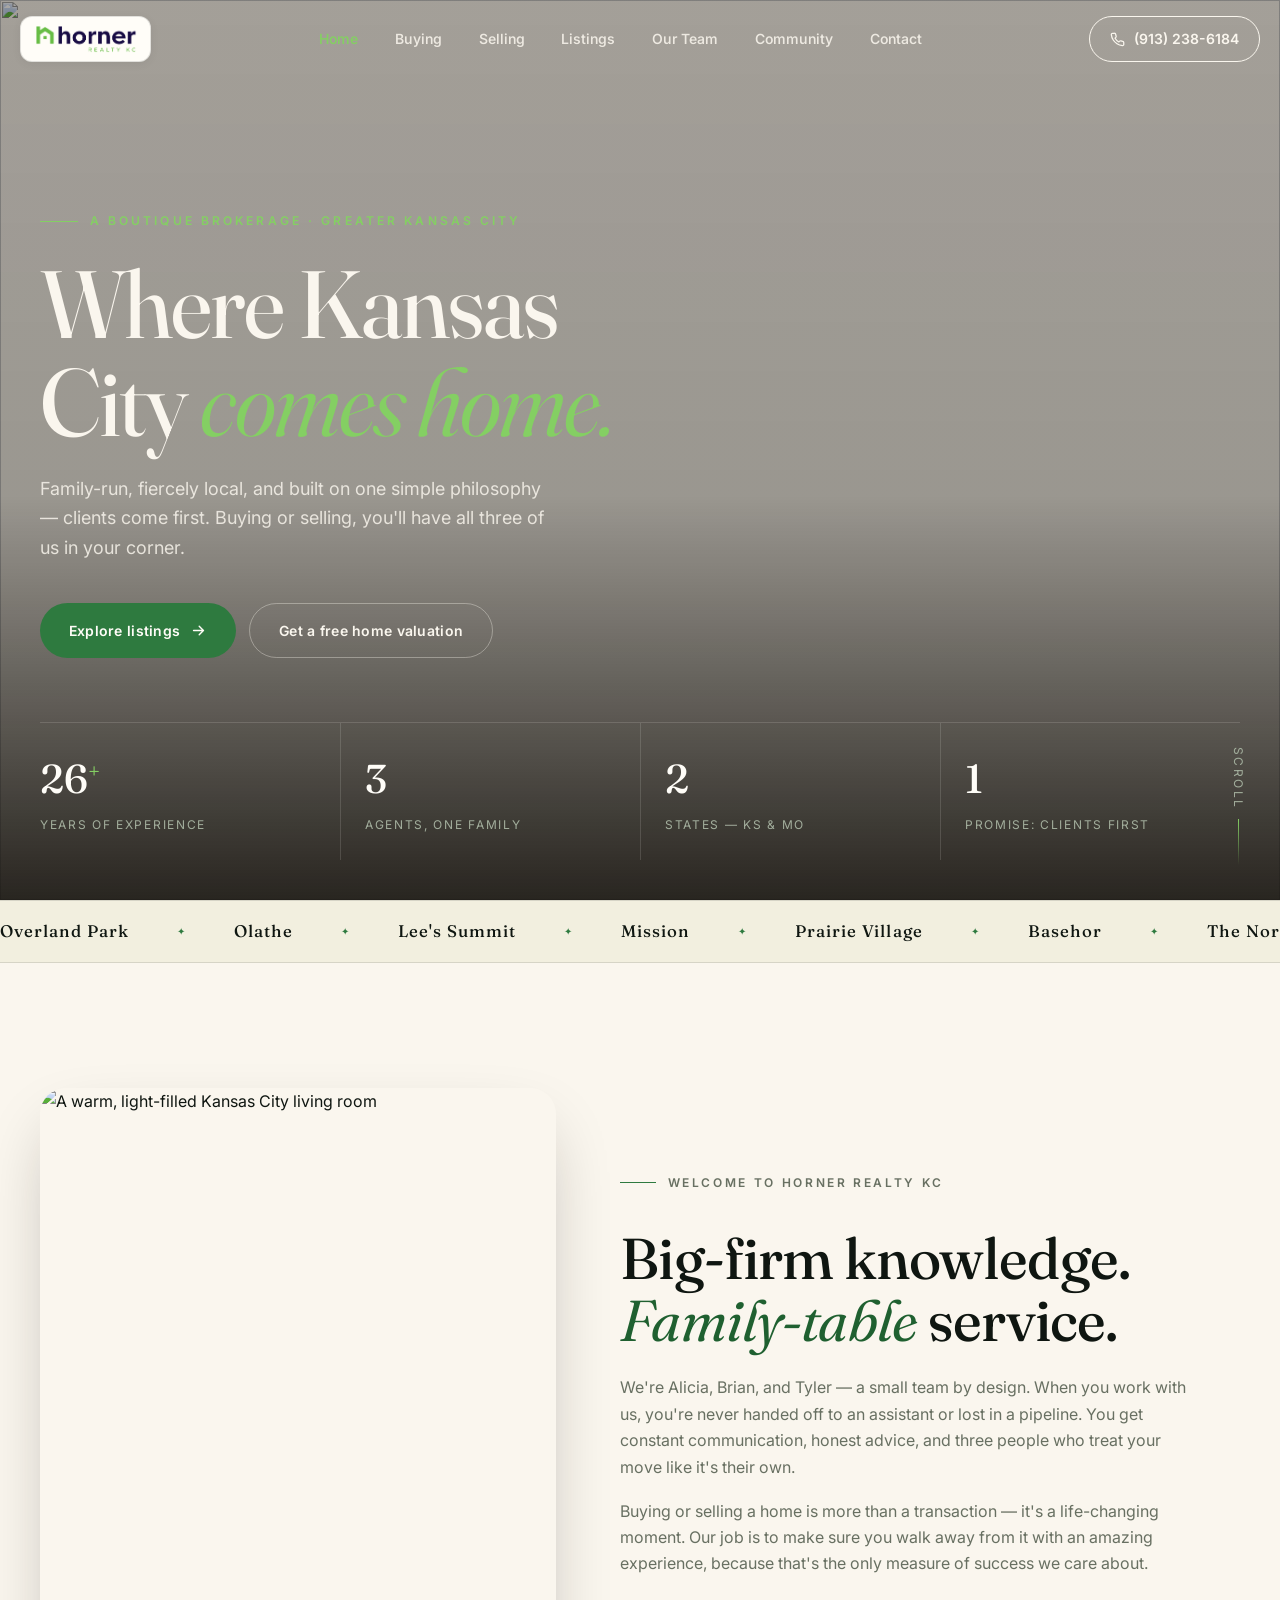
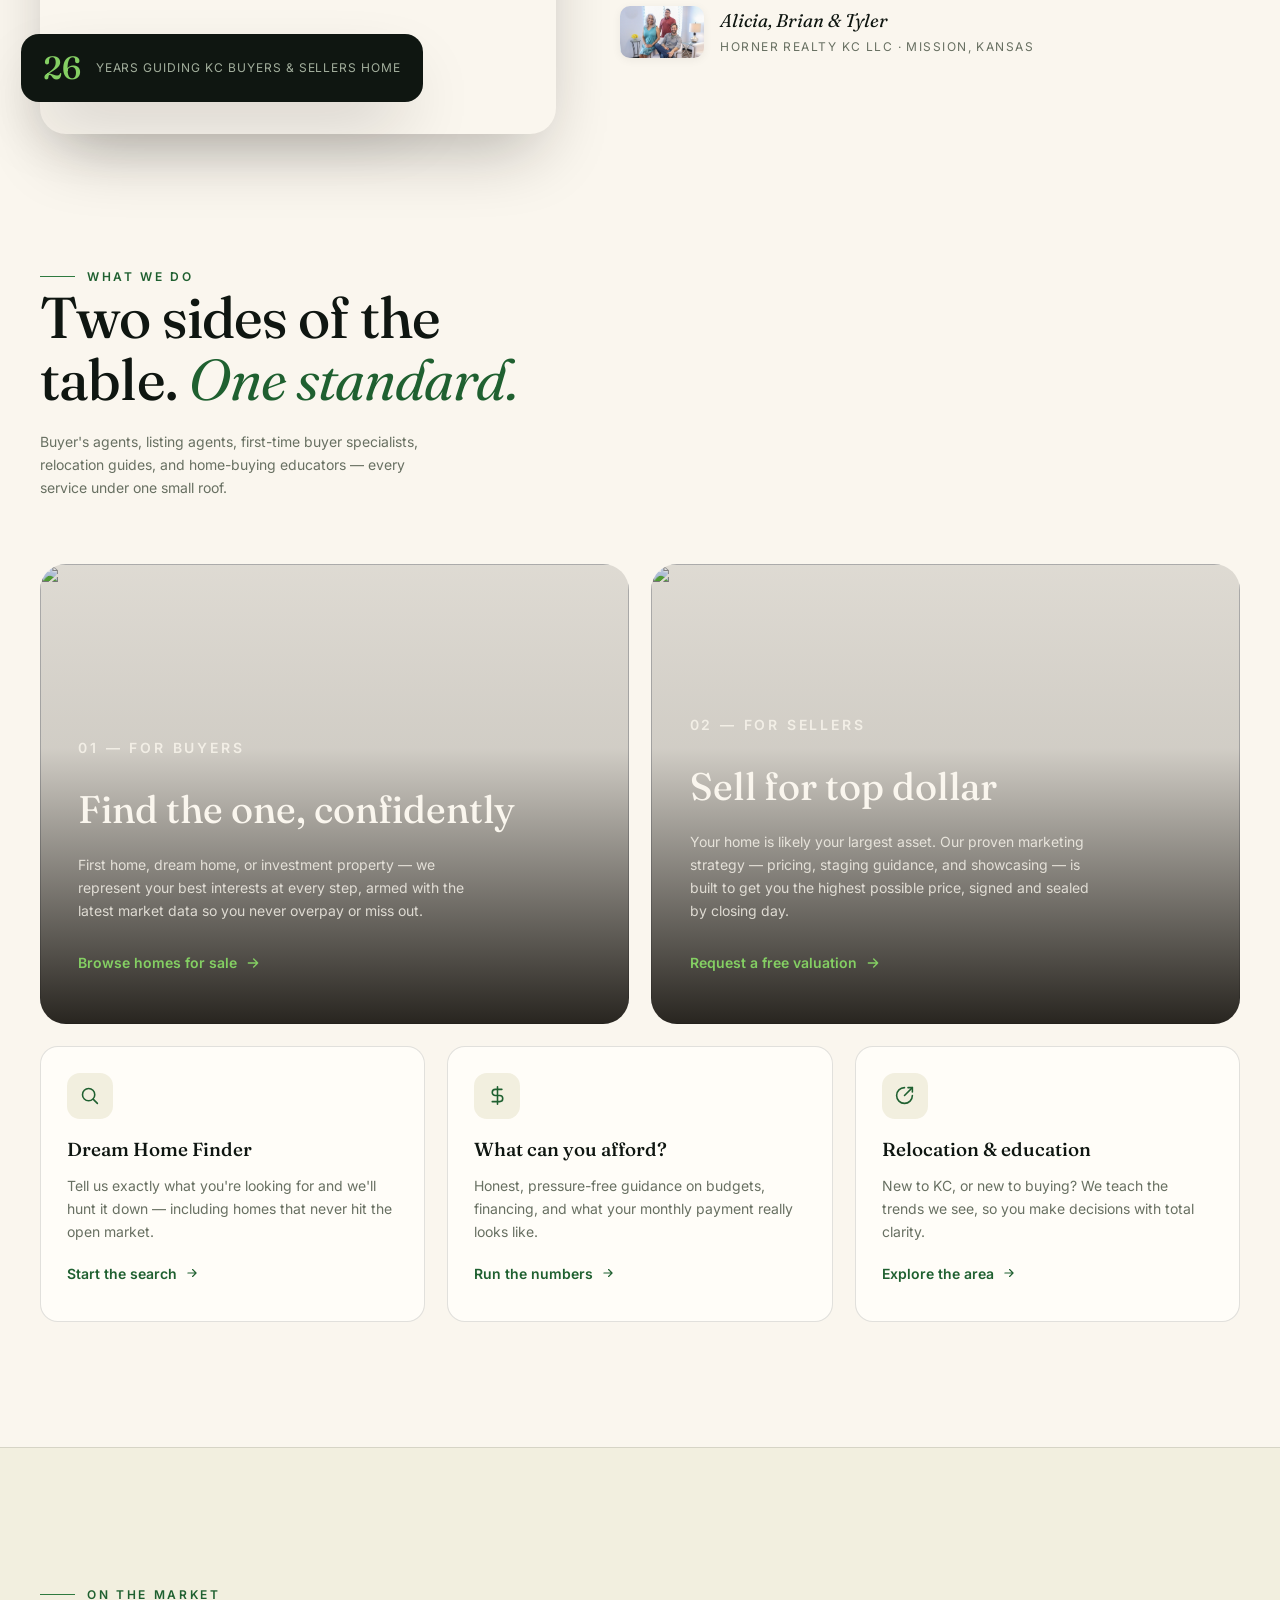
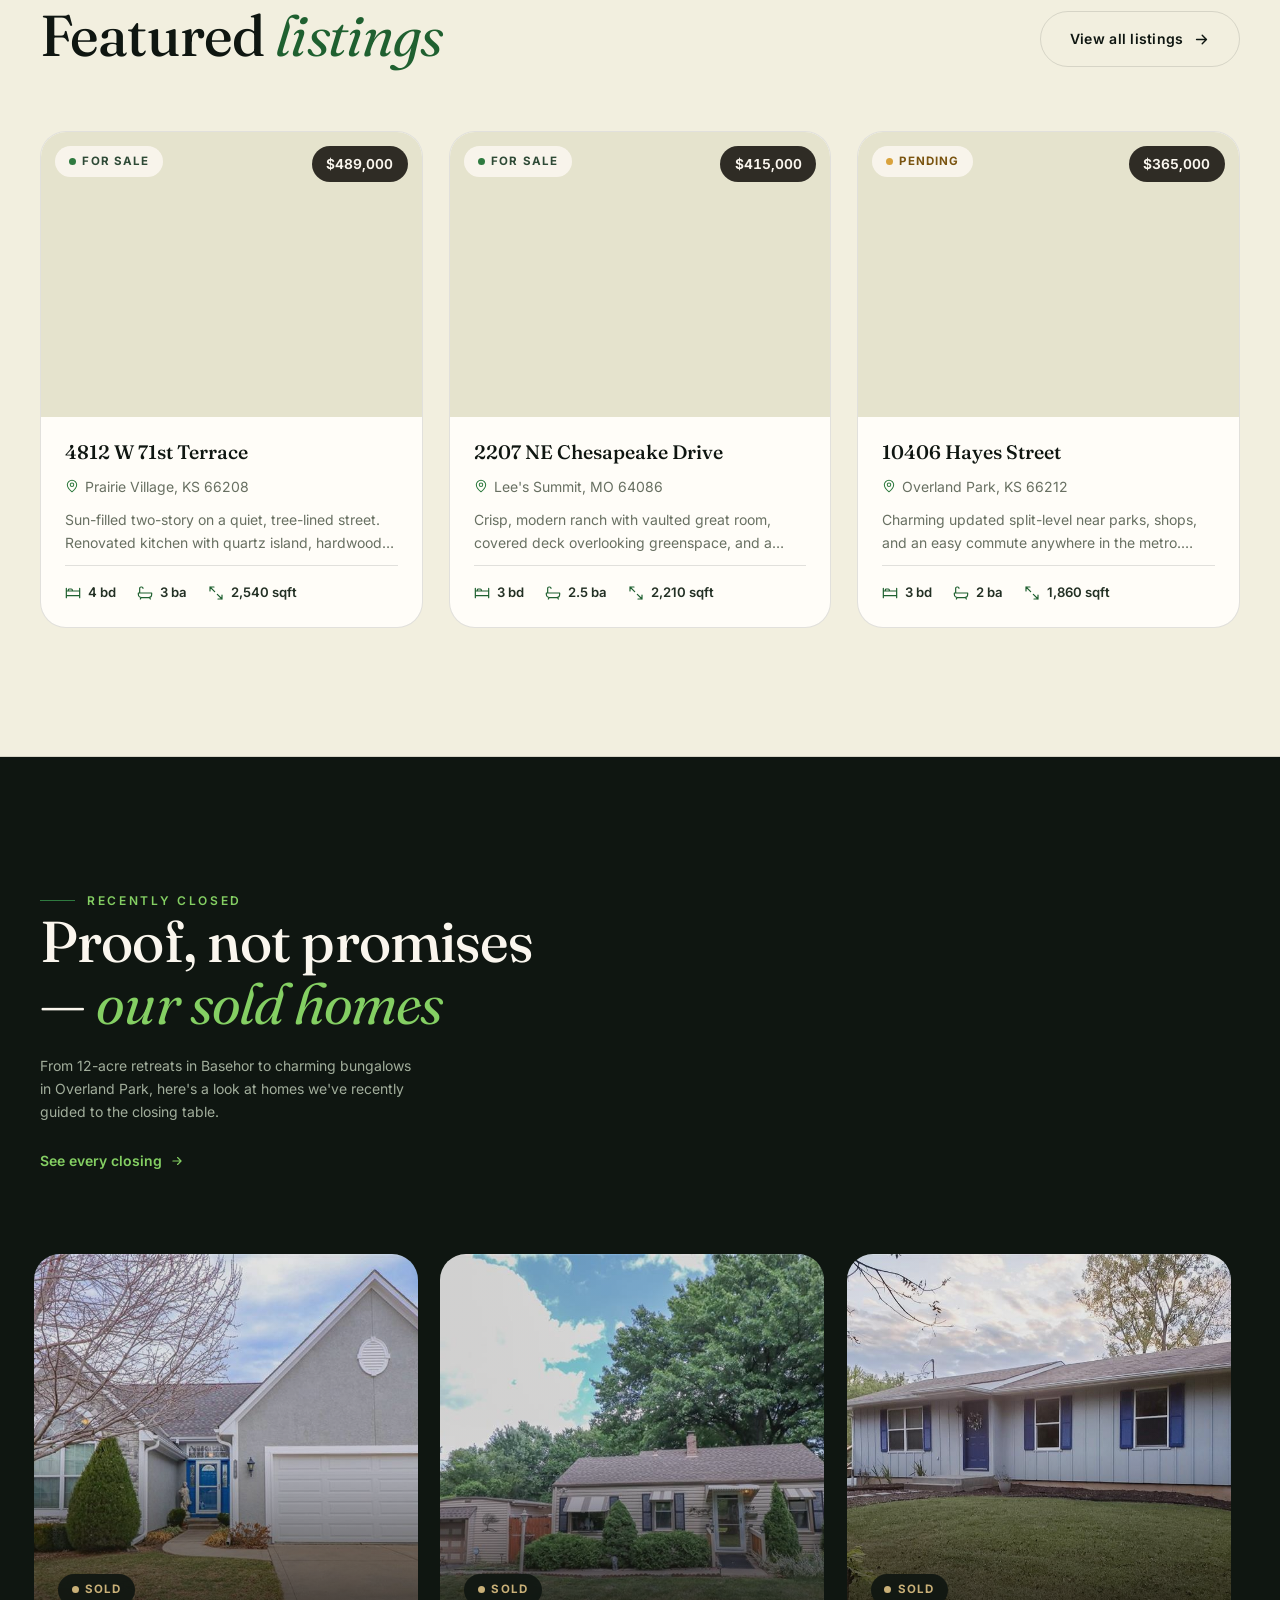
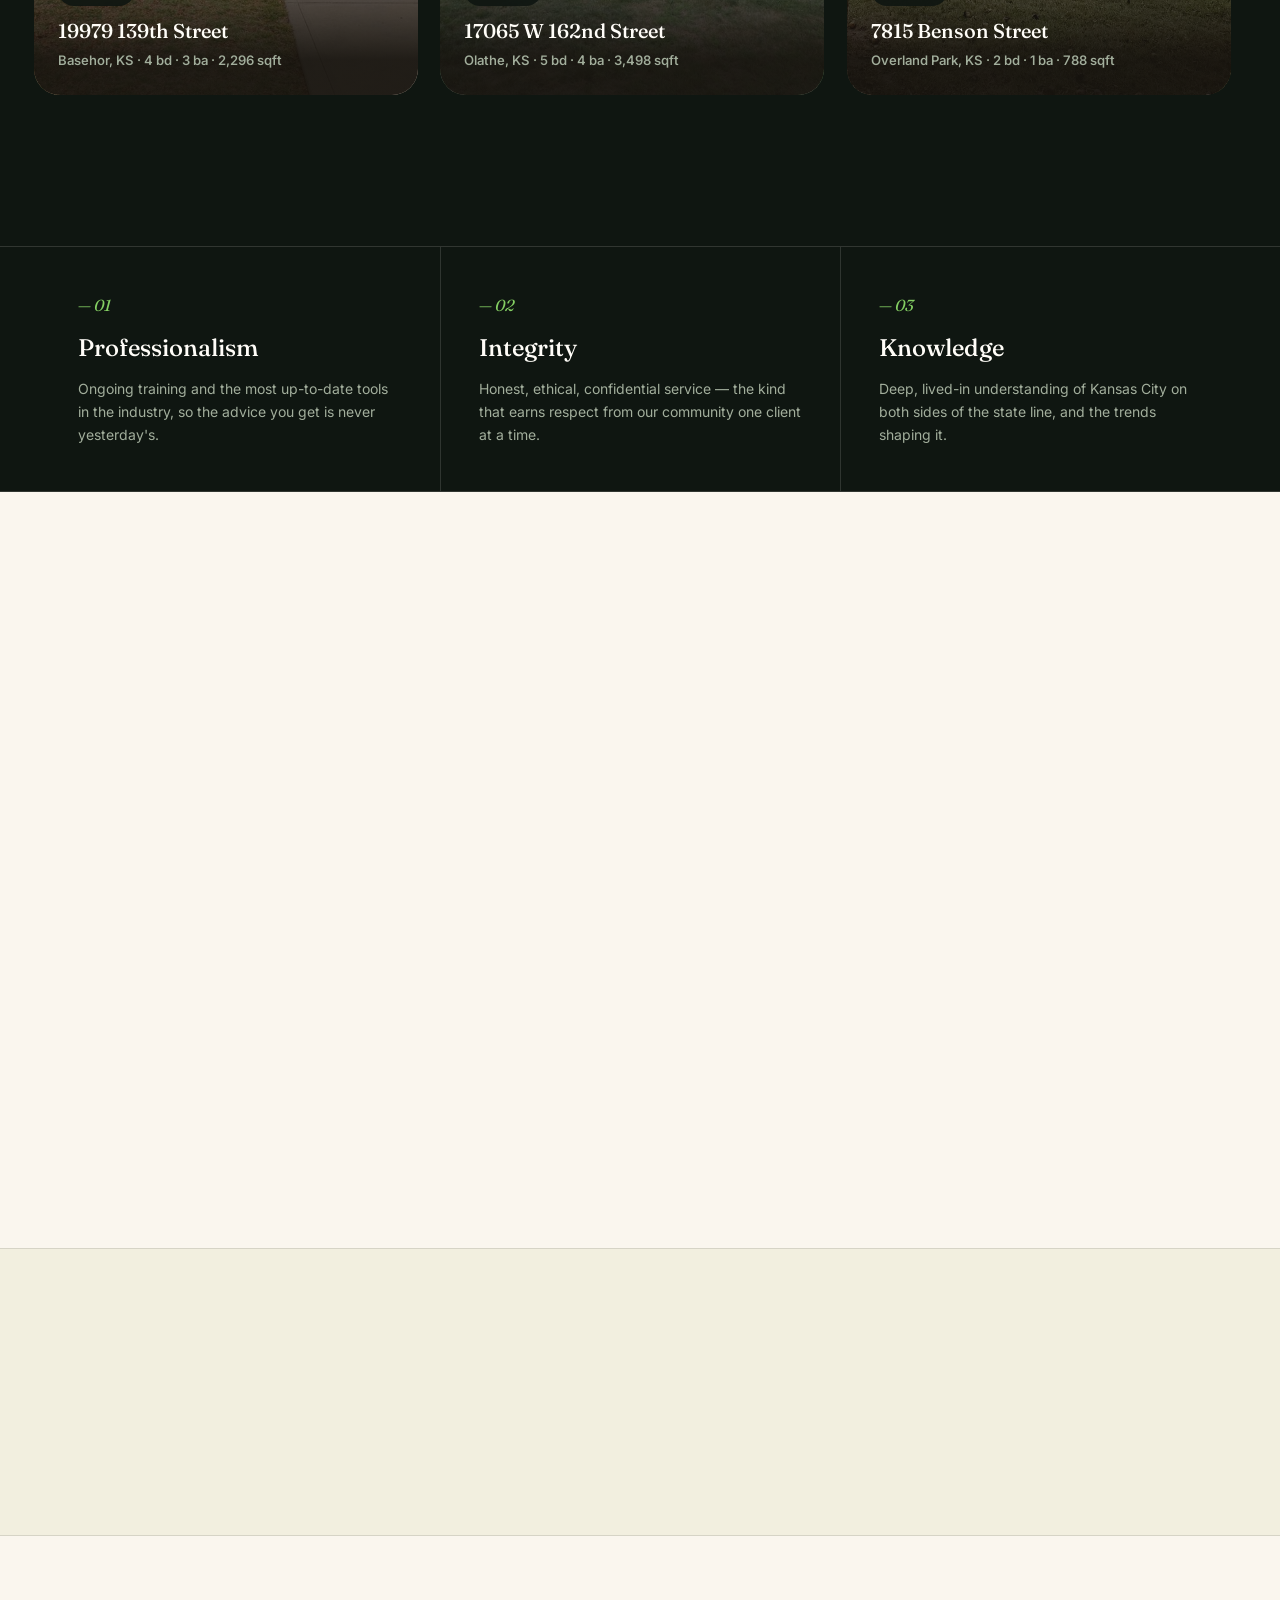
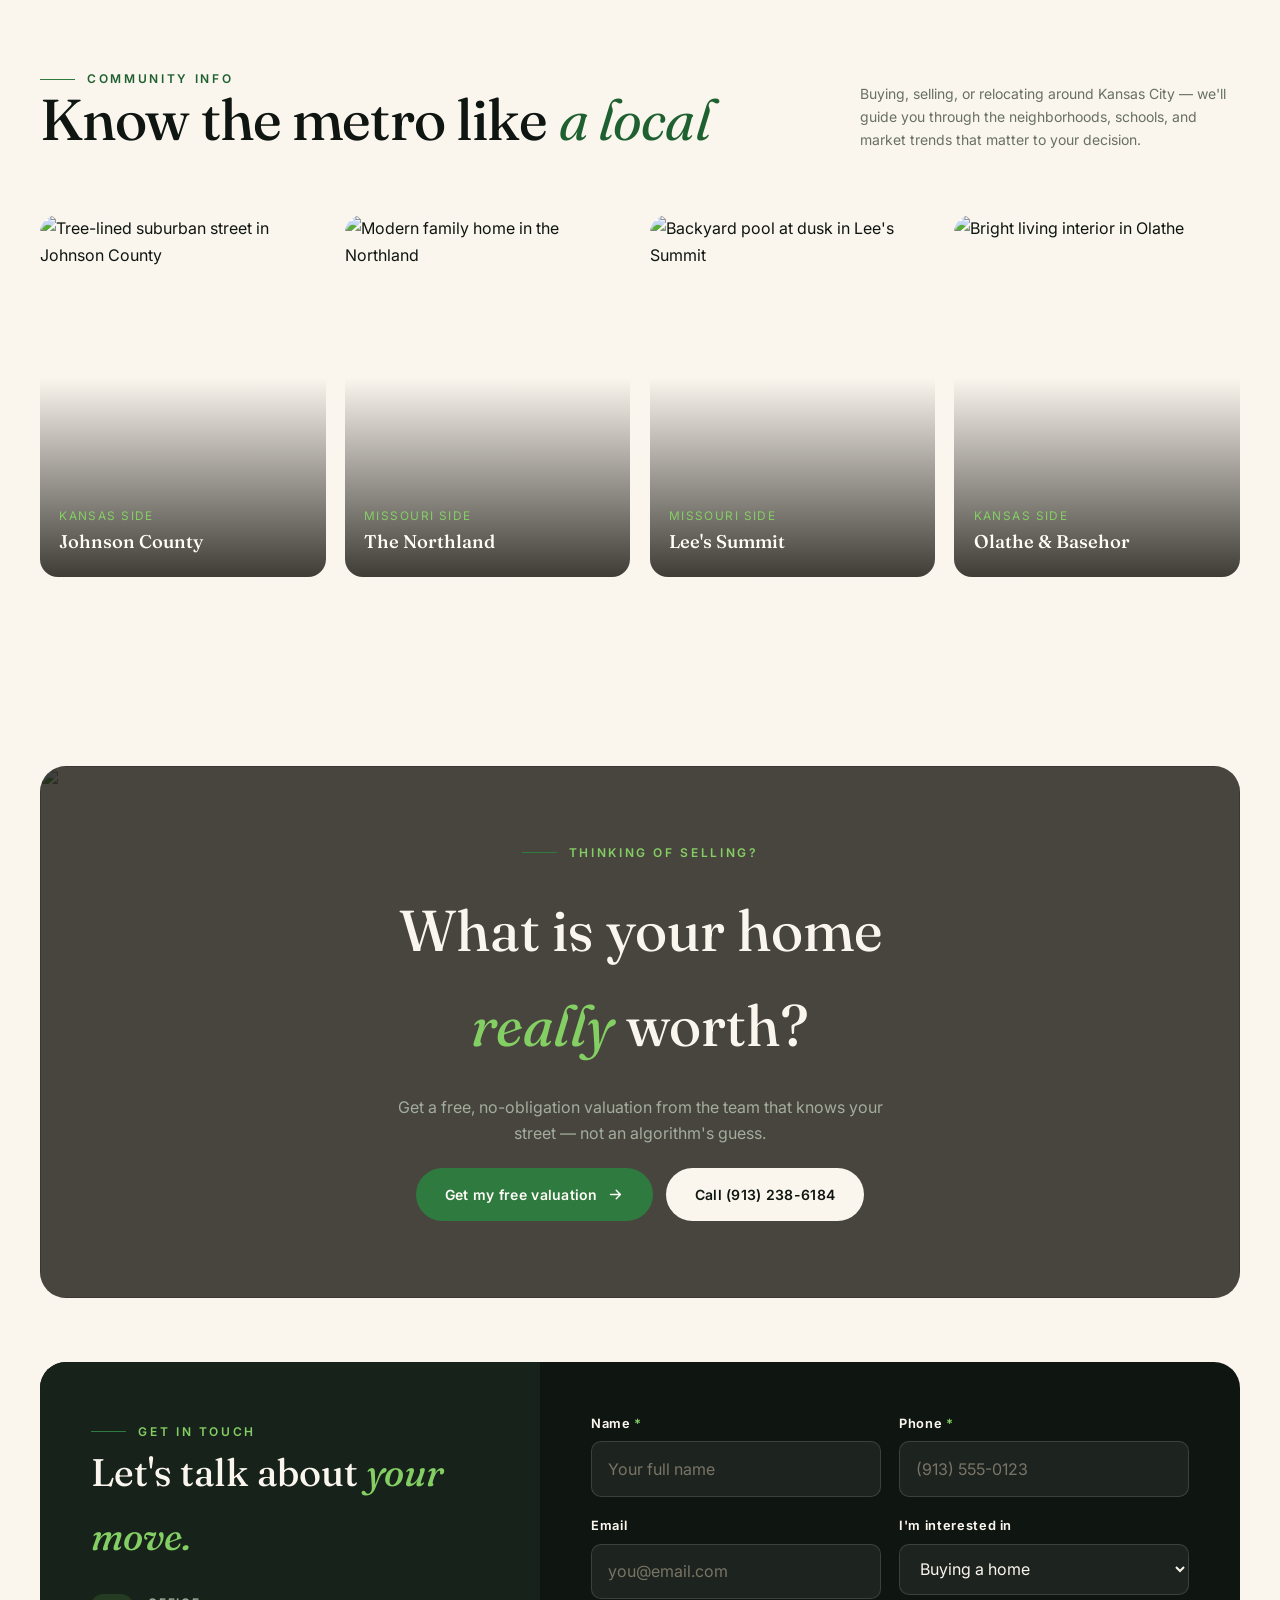
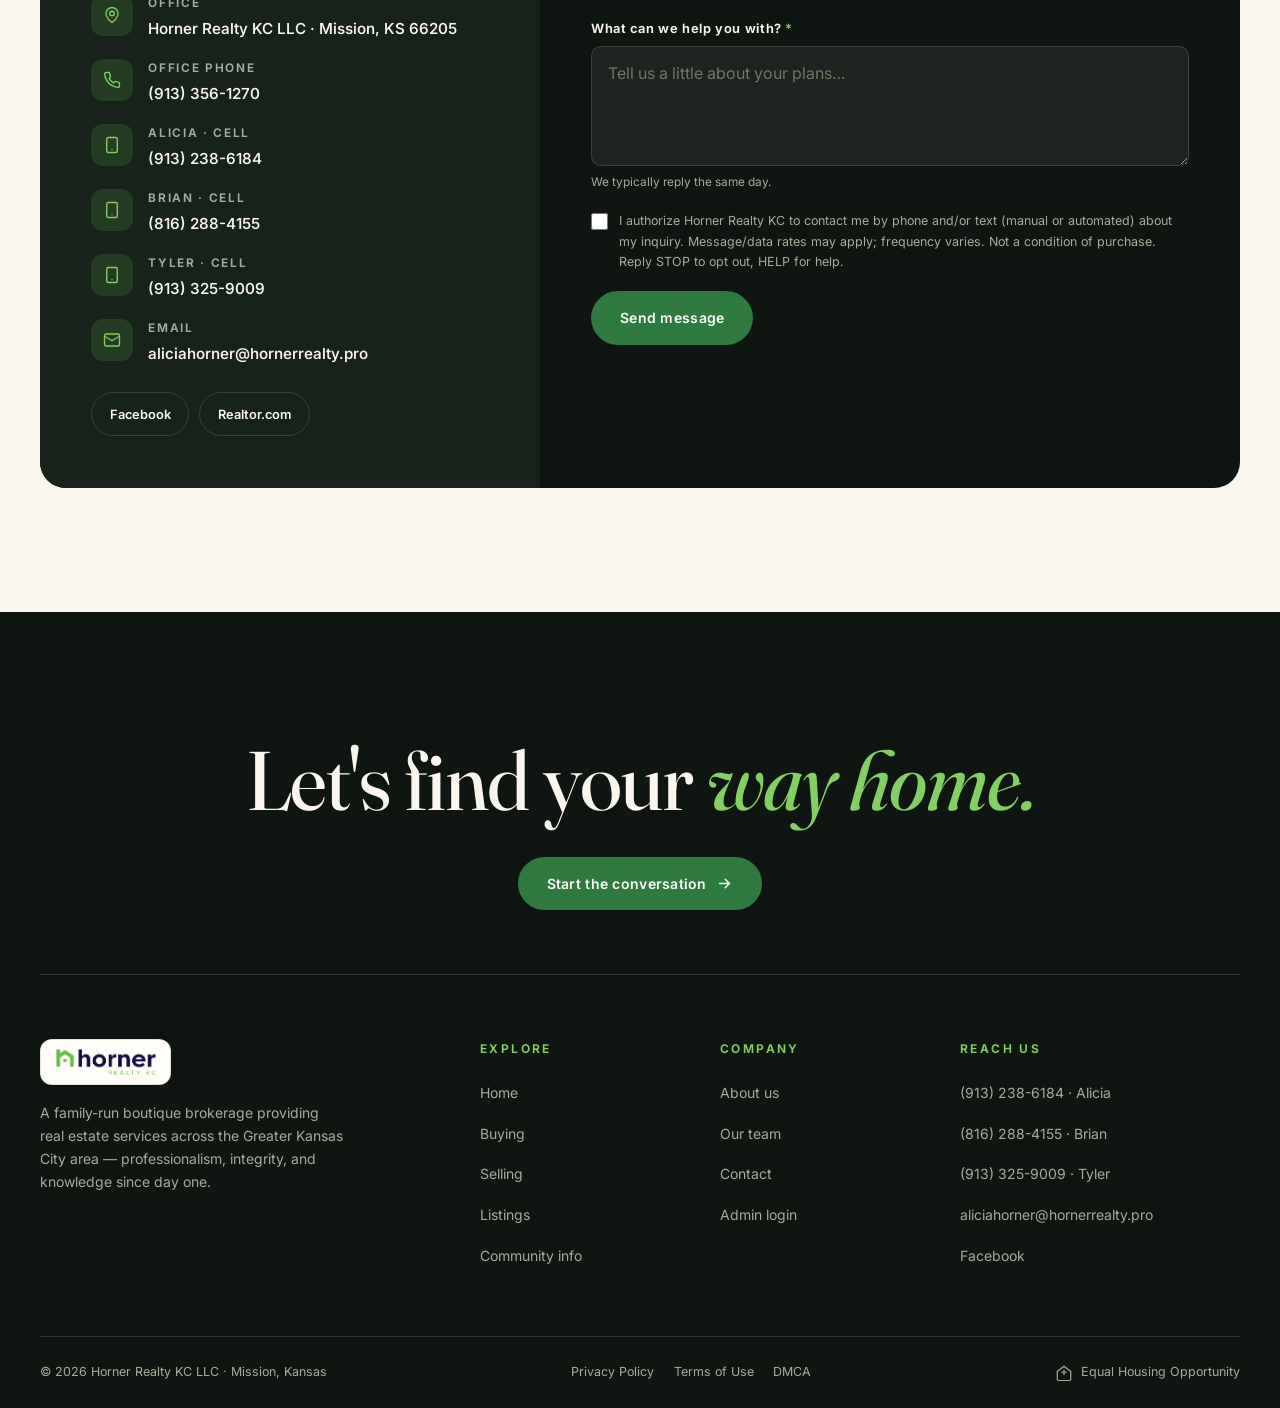
==== index.html @ be4cdf53 "Horner Realty KC website redesign — boutique green brand, listings, admin back office Co-Authored-By" ====
<!DOCTYPE html>
<html lang="en">
<head>
  <meta charset="utf-8">
  <meta name="viewport" content="width=device-width, initial-scale=1">
  <title>Horner Realty KC — Kansas City's Boutique Real Estate Brokerage</title>
  <meta name="description" content="Horner Realty KC LLC — Alicia Horner, Brian Horner & Tyler Logan. A family-run boutique brokerage with 26 years of experience helping buyers and sellers across the Greater Kansas City area.">
  <link rel="preconnect" href="https://fonts.googleapis.com">
  <link rel="preconnect" href="https://fonts.gstatic.com" crossorigin>
  <link href="https://fonts.googleapis.com/css2?family=Fraunces:ital,opsz,wght@0,9..144,300..700;1,9..144,300..700&family=Inter:wght@400;500;600;700&display=swap" rel="stylesheet">
  <link rel="stylesheet" href="css/style.css">
  <link rel="icon" href="data:image/svg+xml,<svg xmlns='http://www.w3.org/2000/svg' viewBox='0 0 100 100'><rect width='100' height='100' rx='22' fill='%23180c44'/><path d='M50 20 80 46v34H59V62H41v18H20V46Z' fill='%2368bd45'/></svg>">
</head>
<body>
  <a class="skip-link" href="#main">Skip to content</a>

  <!-- ======= Header ======= -->
  <header class="site-header">
    <div class="container--wide">
      <nav class="nav" aria-label="Main">
        <a class="brand" href="index.html" aria-label="Horner Realty KC — home">
          <span class="brand__logo"><img src="assets/img/logo.png" alt="Horner Realty KC"></span>
        </a>

        <ul class="nav__links" id="nav-links">
          <li><a href="index.html" aria-current="page">Home</a></li>
          <li><a href="index.html#buying">Buying</a></li>
          <li><a href="index.html#selling">Selling</a></li>
          <li><a href="listings.html">Listings</a></li>
          <li><a href="index.html#team">Our Team</a></li>
          <li><a href="index.html#community">Community</a></li>
          <li><a href="index.html#contact">Contact</a></li>
        </ul>

        <div class="nav__cta">
          <a class="nav__phone" href="tel:+19132386184">
            <svg viewBox="0 0 24 24" fill="none" stroke="currentColor" stroke-width="2" stroke-linecap="round" stroke-linejoin="round" aria-hidden="true"><path d="M22 16.92v3a2 2 0 0 1-2.18 2 19.79 19.79 0 0 1-8.63-3.07 19.5 19.5 0 0 1-6-6 19.79 19.79 0 0 1-3.07-8.67A2 2 0 0 1 4.11 2h3a2 2 0 0 1 2 1.72c.13.96.36 1.9.7 2.81a2 2 0 0 1-.45 2.11L8.09 9.91a16 16 0 0 0 6 6l1.27-1.27a2 2 0 0 1 2.11-.45c.91.34 1.85.57 2.81.7A2 2 0 0 1 22 16.92Z"/></svg>
            <span>(913) 238-6184</span>
          </a>
          <button class="nav__toggle" aria-expanded="false" aria-controls="nav-links" aria-label="Toggle menu">
            <svg class="icon-menu" viewBox="0 0 24 24" fill="none" stroke="currentColor" stroke-width="2" stroke-linecap="round" aria-hidden="true"><path d="M4 7h16M4 12h16M4 17h16"/></svg>
            <svg class="icon-close" viewBox="0 0 24 24" fill="none" stroke="currentColor" stroke-width="2" stroke-linecap="round" aria-hidden="true"><path d="M6 6l12 12M18 6 6 18"/></svg>
          </button>
        </div>
      </nav>
    </div>
  </header>

  <main id="main">
    <!-- ======= Hero ======= -->
    <section class="hero">
      <div class="hero__bg" aria-hidden="true">
        <img src="https://images.unsplash.com/photo-1600585154340-be6161a56a0c?auto=format&fit=crop&w=2000&q=80" alt="" fetchpriority="high">
      </div>
      <div class="container hero__inner">
        <p class="hero__eyebrow">A boutique brokerage · Greater Kansas City</p>
        <h1>Where Kansas City <em>comes home.</em></h1>
        <p class="hero__sub">Family-run, fiercely local, and built on one simple philosophy — clients come first. Buying or selling, you'll have all three of us in your corner.</p>
        <div class="hero__actions">
          <a class="btn btn--green" href="listings.html">
            Explore listings
            <svg viewBox="0 0 24 24" fill="none" stroke="currentColor" stroke-width="2" stroke-linecap="round" stroke-linejoin="round" aria-hidden="true"><path d="M5 12h14m-6-6 6 6-6 6"/></svg>
          </a>
          <a class="btn btn--ghost on-ink-btn" style="border-color:rgba(250,246,238,.35);color:var(--cream)" href="#selling">Get a free home valuation</a>
        </div>

        <div class="hero__stats">
          <div class="hero__stat"><strong>26<sup>+</sup></strong><span>Years of experience</span></div>
          <div class="hero__stat"><strong>3</strong><span>Agents, one family</span></div>
          <div class="hero__stat"><strong>2</strong><span>States — KS &amp; MO</span></div>
          <div class="hero__stat"><strong>1</strong><span>Promise: clients first</span></div>
        </div>
      </div>
      <p class="hero__scroll" aria-hidden="true">Scroll</p>
    </section>

    <!-- ======= Marquee ======= -->
    <div class="marquee" aria-hidden="true">
      <div class="marquee__track">
        <span>Overland Park</span><span>Olathe</span><span>Lee's Summit</span><span>Mission</span><span>Prairie Village</span><span>Basehor</span><span>The Northland</span><span>Lenexa</span><span>Shawnee</span><span>Kansas City</span>
        <span>Overland Park</span><span>Olathe</span><span>Lee's Summit</span><span>Mission</span><span>Prairie Village</span><span>Basehor</span><span>The Northland</span><span>Lenexa</span><span>Shawnee</span><span>Kansas City</span>
      </div>
    </div>

    <!-- ======= Welcome ======= -->
    <section class="section" id="about">
      <div class="container">
        <div class="welcome">
          <div class="welcome__media reveal">
            <div class="frame">
              <img src="https://images.unsplash.com/photo-1600210492486-724fe5c67fb0?auto=format&fit=crop&w=1100&q=80" alt="A warm, light-filled Kansas City living room" loading="lazy">
            </div>
            <div class="welcome__badge">
              <span class="num">26</span>
              <p>Years guiding KC buyers &amp; sellers home</p>
            </div>
          </div>
          <div class="welcome__body reveal">
            <p class="eyebrow">Welcome to Horner Realty KC</p>
            <h2 class="h-display">Big-firm knowledge. <em>Family-table</em> service.</h2>
            <p>We're Alicia, Brian, and Tyler — a small team by design. When you work with us, you're never handed off to an assistant or lost in a pipeline. You get constant communication, honest advice, and three people who treat your move like it's their own.</p>
            <p>Buying or selling a home is more than a transaction — it's a life-changing moment. Our job is to make sure you walk away from it with an amazing experience, because that's the only measure of success we care about.</p>
            <div class="welcome__sig">
              <img src="assets/img/team.jpg" alt="Alicia Horner, Brian Horner and Tyler Logan of Horner Realty KC">
              <div>
                <p class="name">Alicia, Brian &amp; Tyler</p>
                <p class="role">Horner Realty KC LLC · Mission, Kansas</p>
              </div>
            </div>
          </div>
        </div>
      </div>
    </section>

    <!-- ======= Services ======= -->
    <section class="section" id="buying" style="padding-top:0">
      <div class="container">
        <div class="section-head reveal">
          <div>
            <p class="eyebrow">What we do</p>
            <h2 class="h-display">Two sides of the table. <em>One standard.</em></h2>
          </div>
          <div class="section-head__side">
            <p>Buyer's agents, listing agents, first-time buyer specialists, relocation guides, and home-buying educators — every service under one small roof.</p>
          </div>
        </div>

        <div class="services-grid reveal-stagger">
          <article class="service-card" id="buying-card">
            <img src="https://images.unsplash.com/photo-1605276374104-dee2a0ed3cd6?auto=format&fit=crop&w=1400&q=80" alt="" loading="lazy">
            <div class="service-card__body">
              <p class="service-card__tag">01 — For buyers</p>
              <h3>Find the one, confidently</h3>
              <p>First home, dream home, or investment property — we represent your best interests at every step, armed with the latest market data so you never overpay or miss out.</p>
              <a class="link-arrow" style="color:var(--green-2)" href="listings.html?filter=for-sale">Browse homes for sale
                <svg width="16" height="16" viewBox="0 0 24 24" fill="none" stroke="currentColor" stroke-width="2" stroke-linecap="round" stroke-linejoin="round" aria-hidden="true"><path d="M5 12h14m-6-6 6 6-6 6"/></svg>
              </a>
            </div>
          </article>

          <article class="service-card" id="selling">
            <img src="https://images.unsplash.com/photo-1600047509807-ba8f99d2cdde?auto=format&fit=crop&w=1400&q=80" alt="" loading="lazy">
            <div class="service-card__body">
              <p class="service-card__tag">02 — For sellers</p>
              <h3>Sell for top dollar</h3>
              <p>Your home is likely your largest asset. Our proven marketing strategy — pricing, staging guidance, and showcasing — is built to get you the highest possible price, signed and sealed by closing day.</p>
              <a class="link-arrow" style="color:var(--green-2)" href="#contact">Request a free valuation
                <svg width="16" height="16" viewBox="0 0 24 24" fill="none" stroke="currentColor" stroke-width="2" stroke-linecap="round" stroke-linejoin="round" aria-hidden="true"><path d="M5 12h14m-6-6 6 6-6 6"/></svg>
              </a>
            </div>
          </article>
        </div>

        <div class="service-minis reveal-stagger">
          <div class="mini-card">
            <div class="ic"><svg viewBox="0 0 24 24" fill="none" stroke="currentColor" stroke-width="1.8" stroke-linecap="round" stroke-linejoin="round" aria-hidden="true"><circle cx="11" cy="11" r="7"/><path d="m21 21-4.3-4.3"/></svg></div>
            <h4>Dream Home Finder</h4>
            <p>Tell us exactly what you're looking for and we'll hunt it down — including homes that never hit the open market.</p>
            <a class="link-arrow" href="#contact">Start the search
              <svg width="14" height="14" viewBox="0 0 24 24" fill="none" stroke="currentColor" stroke-width="2" stroke-linecap="round" stroke-linejoin="round" aria-hidden="true"><path d="M5 12h14m-6-6 6 6-6 6"/></svg></a>
          </div>
          <div class="mini-card">
            <div class="ic"><svg viewBox="0 0 24 24" fill="none" stroke="currentColor" stroke-width="1.8" stroke-linecap="round" stroke-linejoin="round" aria-hidden="true"><path d="M12 2v20M17 5H9.5a3.5 3.5 0 0 0 0 7h5a3.5 3.5 0 0 1 0 7H6"/></svg></div>
            <h4>What can you afford?</h4>
            <p>Honest, pressure-free guidance on budgets, financing, and what your monthly payment really looks like.</p>
            <a class="link-arrow" href="#contact">Run the numbers
              <svg width="14" height="14" viewBox="0 0 24 24" fill="none" stroke="currentColor" stroke-width="2" stroke-linecap="round" stroke-linejoin="round" aria-hidden="true"><path d="M5 12h14m-6-6 6 6-6 6"/></svg></a>
          </div>
          <div class="mini-card">
            <div class="ic"><svg viewBox="0 0 24 24" fill="none" stroke="currentColor" stroke-width="1.8" stroke-linecap="round" stroke-linejoin="round" aria-hidden="true"><path d="M21 12a9 9 0 1 1-9-9"/><path d="M21 3 12 12"/><path d="M16 3h5v5"/></svg></div>
            <h4>Relocation &amp; education</h4>
            <p>New to KC, or new to buying? We teach the trends we see, so you make decisions with total clarity.</p>
            <a class="link-arrow" href="#community">Explore the area
              <svg width="14" height="14" viewBox="0 0 24 24" fill="none" stroke="currentColor" stroke-width="2" stroke-linecap="round" stroke-linejoin="round" aria-hidden="true"><path d="M5 12h14m-6-6 6 6-6 6"/></svg></a>
          </div>
        </div>
      </div>
    </section>

    <!-- ======= Featured listings ======= -->
    <section class="section section--tight" id="listings" style="background:var(--cream-2);border-block:1px solid var(--line)">
      <div class="container" style="padding-block:var(--space-6)">
        <div class="section-head reveal">
          <div>
            <p class="eyebrow">On the market</p>
            <h2 class="h-display">Featured <em>listings</em></h2>
          </div>
          <div class="section-head__side">
            <a class="btn btn--ghost" href="listings.html">View all listings
              <svg viewBox="0 0 24 24" fill="none" stroke="currentColor" stroke-width="2" stroke-linecap="round" stroke-linejoin="round" aria-hidden="true"><path d="M5 12h14m-6-6 6 6-6 6"/></svg>
            </a>
          </div>
        </div>
        <div class="listings-grid reveal-stagger" id="featured-grid" aria-live="polite"></div>
      </div>
    </section>

    <!-- ======= Sold showcase ======= -->
    <section class="section on-ink" id="sold">
      <div class="container">
        <div class="section-head reveal">
          <div>
            <p class="eyebrow">Recently closed</p>
            <h2 class="h-display">Proof, not promises — <em>our sold homes</em></h2>
          </div>
          <div class="section-head__side">
            <p>From 12-acre retreats in Basehor to charming bungalows in Overland Park, here's a look at homes we've recently guided to the closing table.</p>
            <a class="link-arrow" href="listings.html?filter=sold">See every closing
              <svg width="14" height="14" viewBox="0 0 24 24" fill="none" stroke="currentColor" stroke-width="2" stroke-linecap="round" stroke-linejoin="round" aria-hidden="true"><path d="M5 12h14m-6-6 6 6-6 6"/></svg></a>
          </div>
        </div>
        <div class="sold-scroll reveal" id="sold-rail" tabindex="0" aria-label="Recently sold homes — scroll horizontally"></div>
      </div>
    </section>

    <!-- ======= Values band ======= -->
    <section class="on-ink values-band" aria-label="Our values">
      <div class="container">
        <div class="values-grid">
          <div class="value-item reveal">
            <span class="num">— 01</span>
            <h3>Professionalism</h3>
            <p>Ongoing training and the most up-to-date tools in the industry, so the advice you get is never yesterday's.</p>
          </div>
          <div class="value-item reveal">
            <span class="num">— 02</span>
            <h3>Integrity</h3>
            <p>Honest, ethical, confidential service — the kind that earns respect from our community one client at a time.</p>
          </div>
          <div class="value-item reveal">
            <span class="num">— 03</span>
            <h3>Knowledge</h3>
            <p>Deep, lived-in understanding of Kansas City on both sides of the state line, and the trends shaping it.</p>
          </div>
        </div>
      </div>
    </section>

    <!-- ======= Team ======= -->
    <section class="section" id="team">
      <div class="container">
        <div class="section-head reveal">
          <div>
            <p class="eyebrow">The people</p>
            <h2 class="h-display">Three agents. <em>One family.</em></h2>
          </div>
          <div class="section-head__side">
            <p>Buyer's agents · Listing agents · First-time buyer specialists · Relocation · Home-buying education</p>
          </div>
        </div>

        <div class="team-grid reveal-stagger">
          <article class="team-card">
            <div class="team-card__top">
              <span class="team-card__avatar" aria-hidden="true">A</span>
              <div>
                <h3>Alicia Horner</h3>
                <p class="role">Broker / Owner</p>
              </div>
            </div>
            <p class="bio">A Kansas City native who has lived on both sides of the state line, Alicia has guided KC buyers and sellers for over two decades. Married to Kent, happiest spoiling their eight grandchildren — fueled by books, coffee, and chocolate.</p>
            <div class="team-card__contacts">
              <a class="contact-pill" href="tel:+19132386184">
                <svg viewBox="0 0 24 24" fill="none" stroke="currentColor" stroke-width="2" stroke-linecap="round" stroke-linejoin="round" aria-hidden="true"><path d="M22 16.92v3a2 2 0 0 1-2.18 2 19.79 19.79 0 0 1-8.63-3.07 19.5 19.5 0 0 1-6-6 19.79 19.79 0 0 1-3.07-8.67A2 2 0 0 1 4.11 2h3a2 2 0 0 1 2 1.72c.13.96.36 1.9.7 2.81a2 2 0 0 1-.45 2.11L8.09 9.91a16 16 0 0 0 6 6l1.27-1.27a2 2 0 0 1 2.11-.45c.91.34 1.85.57 2.81.7A2 2 0 0 1 22 16.92Z"/></svg>
                (913) 238-6184</a>
              <a class="contact-pill" href="mailto:aliciahorner@hornerrealty.pro">
                <svg viewBox="0 0 24 24" fill="none" stroke="currentColor" stroke-width="2" stroke-linecap="round" stroke-linejoin="round" aria-hidden="true"><rect x="2" y="4" width="20" height="16" rx="2"/><path d="m22 7-10 6L2 7"/></svg>
                Email</a>
            </div>
          </article>

          <article class="team-card">
            <div class="team-card__top">
              <span class="team-card__avatar" aria-hidden="true">B</span>
              <div>
                <h3>Brian Horner</h3>
                <p class="role">Sales Manager</p>
              </div>
            </div>
            <p class="bio">A greater-KC native living in the Northland with his family of six, Brian has worked alongside Alicia for seven years. Off the clock you'll find him mentoring kids with City Union Mission, on a disc golf course, or cheering the Royals, Chiefs, and Sooners.</p>
            <div class="team-card__contacts">
              <a class="contact-pill" href="tel:+18162884155">
                <svg viewBox="0 0 24 24" fill="none" stroke="currentColor" stroke-width="2" stroke-linecap="round" stroke-linejoin="round" aria-hidden="true"><path d="M22 16.92v3a2 2 0 0 1-2.18 2 19.79 19.79 0 0 1-8.63-3.07 19.5 19.5 0 0 1-6-6 19.79 19.79 0 0 1-3.07-8.67A2 2 0 0 1 4.11 2h3a2 2 0 0 1 2 1.72c.13.96.36 1.9.7 2.81a2 2 0 0 1-.45 2.11L8.09 9.91a16 16 0 0 0 6 6l1.27-1.27a2 2 0 0 1 2.11-.45c.91.34 1.85.57 2.81.7A2 2 0 0 1 22 16.92Z"/></svg>
                (816) 288-4155</a>
              <a class="contact-pill" href="mailto:brian.khorner@gmail.com">
                <svg viewBox="0 0 24 24" fill="none" stroke="currentColor" stroke-width="2" stroke-linecap="round" stroke-linejoin="round" aria-hidden="true"><rect x="2" y="4" width="20" height="16" rx="2"/><path d="m22 7-10 6L2 7"/></svg>
                Email</a>
            </div>
          </article>

          <article class="team-card">
            <div class="team-card__top">
              <span class="team-card__avatar" aria-hidden="true">T</span>
              <div>
                <h3>Tyler Logan</h3>
                <p class="role">Agent</p>
              </div>
            </div>
            <p class="bio">The newest member of the Horner team, Tyler brings fresh energy and a sharp eye to every showing — and the same clients-first standard the family is known for across the metro.</p>
            <div class="team-card__contacts">
              <a class="contact-pill" href="tel:+19133259009">
                <svg viewBox="0 0 24 24" fill="none" stroke="currentColor" stroke-width="2" stroke-linecap="round" stroke-linejoin="round" aria-hidden="true"><path d="M22 16.92v3a2 2 0 0 1-2.18 2 19.79 19.79 0 0 1-8.63-3.07 19.5 19.5 0 0 1-6-6 19.79 19.79 0 0 1-3.07-8.67A2 2 0 0 1 4.11 2h3a2 2 0 0 1 2 1.72c.13.96.36 1.9.7 2.81a2 2 0 0 1-.45 2.11L8.09 9.91a16 16 0 0 0 6 6l1.27-1.27a2 2 0 0 1 2.11-.45c.91.34 1.85.57 2.81.7A2 2 0 0 1 22 16.92Z"/></svg>
                (913) 325-9009</a>
              <a class="contact-pill" href="mailto:aliciahorner@hornerrealty.pro">
                <svg viewBox="0 0 24 24" fill="none" stroke="currentColor" stroke-width="2" stroke-linecap="round" stroke-linejoin="round" aria-hidden="true"><rect x="2" y="4" width="20" height="16" rx="2"/><path d="m22 7-10 6L2 7"/></svg>
                Email</a>
            </div>
          </article>
        </div>
      </div>
    </section>

    <!-- ======= Quote ======= -->
    <section class="section section--tight" aria-label="Our philosophy" style="background:var(--cream-2);border-block:1px solid var(--line)">
      <div class="container quote-band reveal">
        <figure>
          <blockquote>
            "If you're not left with an <span>amazing experience</span>, we haven't done our job."
          </blockquote>
          <figcaption>The Horner Realty philosophy</figcaption>
        </figure>
      </div>
    </section>

    <!-- ======= Community ======= -->
    <section class="section" id="community">
      <div class="container">
        <div class="section-head reveal">
          <div>
            <p class="eyebrow">Community info</p>
            <h2 class="h-display">Know the metro like <em>a local</em></h2>
          </div>
          <div class="section-head__side">
            <p>Buying, selling, or relocating around Kansas City — we'll guide you through the neighborhoods, schools, and market trends that matter to your decision.</p>
          </div>
        </div>
        <div class="community-grid reveal-stagger">
          <figure class="community-tile">
            <img src="https://images.unsplash.com/photo-1568605114967-8130f3a36994?auto=format&fit=crop&w=900&q=80" alt="Tree-lined suburban street in Johnson County" loading="lazy">
            <figcaption><span>Kansas side</span><strong>Johnson County</strong></figcaption>
          </figure>
          <figure class="community-tile">
            <img src="https://images.unsplash.com/photo-1600585154526-990dced4db0d?auto=format&fit=crop&w=900&q=80" alt="Modern family home in the Northland" loading="lazy">
            <figcaption><span>Missouri side</span><strong>The Northland</strong></figcaption>
          </figure>
          <figure class="community-tile">
            <img src="https://images.unsplash.com/photo-1600566753190-17f0baa2a6c3?auto=format&fit=crop&w=900&q=80" alt="Backyard pool at dusk in Lee's Summit" loading="lazy">
            <figcaption><span>Missouri side</span><strong>Lee's Summit</strong></figcaption>
          </figure>
          <figure class="community-tile">
            <img src="https://images.unsplash.com/photo-1600607687939-ce8a6c25118c?auto=format&fit=crop&w=900&q=80" alt="Bright living interior in Olathe" loading="lazy">
            <figcaption><span>Kansas side</span><strong>Olathe &amp; Basehor</strong></figcaption>
          </figure>
        </div>
      </div>
    </section>

    <!-- ======= CTA banner ======= -->
    <section class="section section--tight" aria-label="Free home valuation">
      <div class="container">
        <div class="cta-banner reveal">
          <img src="https://images.unsplash.com/photo-1512917774080-9991f1c4c750?auto=format&fit=crop&w=1800&q=80" alt="" loading="lazy">
          <p class="eyebrow" style="color:var(--green-2)">Thinking of selling?</p>
          <h2>What is your home <em>really</em> worth?</h2>
          <p>Get a free, no-obligation valuation from the team that knows your street — not an algorithm's guess.</p>
          <div class="cta-banner__actions">
            <a class="btn btn--green" href="#contact">Get my free valuation
              <svg viewBox="0 0 24 24" fill="none" stroke="currentColor" stroke-width="2" stroke-linecap="round" stroke-linejoin="round" aria-hidden="true"><path d="M5 12h14m-6-6 6 6-6 6"/></svg></a>
            <a class="btn btn--light" href="tel:+19132386184">Call (913) 238-6184</a>
          </div>
        </div>
      </div>
    </section>

    <!-- ======= Contact ======= -->
    <section class="section" id="contact" style="padding-top:0">
      <div class="container">
        <div class="contact-wrap reveal">
          <div class="contact-info">
            <div>
              <p class="eyebrow" style="color:var(--green-2)">Get in touch</p>
              <h3>Let's talk about <em>your move.</em></h3>
            </div>
            <div class="contact-list">
              <div class="row">
                <span class="ic"><svg viewBox="0 0 24 24" fill="none" stroke="currentColor" stroke-width="1.8" stroke-linecap="round" stroke-linejoin="round" aria-hidden="true"><path d="M20 10c0 6-8 12-8 12S4 16 4 10a8 8 0 1 1 16 0Z"/><circle cx="12" cy="10" r="3"/></svg></span>
                <div><strong>Office</strong><span>Horner Realty KC LLC · Mission, KS 66205</span></div>
              </div>
              <a href="tel:+19133561270">
                <span class="ic"><svg viewBox="0 0 24 24" fill="none" stroke="currentColor" stroke-width="1.8" stroke-linecap="round" stroke-linejoin="round" aria-hidden="true"><path d="M22 16.92v3a2 2 0 0 1-2.18 2 19.79 19.79 0 0 1-8.63-3.07 19.5 19.5 0 0 1-6-6 19.79 19.79 0 0 1-3.07-8.67A2 2 0 0 1 4.11 2h3a2 2 0 0 1 2 1.72c.13.96.36 1.9.7 2.81a2 2 0 0 1-.45 2.11L8.09 9.91a16 16 0 0 0 6 6l1.27-1.27a2 2 0 0 1 2.11-.45c.91.34 1.85.57 2.81.7A2 2 0 0 1 22 16.92Z"/></svg></span>
                <div><strong>Office phone</strong><span>(913) 356-1270</span></div>
              </a>
              <a href="tel:+19132386184">
                <span class="ic"><svg viewBox="0 0 24 24" fill="none" stroke="currentColor" stroke-width="1.8" stroke-linecap="round" stroke-linejoin="round" aria-hidden="true"><rect x="5" y="2" width="14" height="20" rx="2"/><path d="M12 18h.01"/></svg></span>
                <div><strong>Alicia · Cell</strong><span>(913) 238-6184</span></div>
              </a>
              <a href="tel:+18162884155">
                <span class="ic"><svg viewBox="0 0 24 24" fill="none" stroke="currentColor" stroke-width="1.8" stroke-linecap="round" stroke-linejoin="round" aria-hidden="true"><rect x="5" y="2" width="14" height="20" rx="2"/><path d="M12 18h.01"/></svg></span>
                <div><strong>Brian · Cell</strong><span>(816) 288-4155</span></div>
              </a>
              <a href="tel:+19133259009">
                <span class="ic"><svg viewBox="0 0 24 24" fill="none" stroke="currentColor" stroke-width="1.8" stroke-linecap="round" stroke-linejoin="round" aria-hidden="true"><rect x="5" y="2" width="14" height="20" rx="2"/><path d="M12 18h.01"/></svg></span>
                <div><strong>Tyler · Cell</strong><span>(913) 325-9009</span></div>
              </a>
              <a href="mailto:aliciahorner@hornerrealty.pro">
                <span class="ic"><svg viewBox="0 0 24 24" fill="none" stroke="currentColor" stroke-width="1.8" stroke-linecap="round" stroke-linejoin="round" aria-hidden="true"><rect x="2" y="4" width="20" height="16" rx="2"/><path d="m22 7-10 6L2 7"/></svg></span>
                <div><strong>Email</strong><span>aliciahorner@hornerrealty.pro</span></div>
              </a>
            </div>
            <div class="contact-socials">
              <a href="https://www.facebook.com/hornerREALestate/" target="_blank" rel="noopener">Facebook</a>
              <a href="https://www.realtor.com/realestateagents/Alicia-Horner___117727_" target="_blank" rel="noopener">Realtor.com</a>
            </div>
          </div>

          <form class="contact-form" id="contact-form" novalidate>
            <div class="form-row">
              <div class="field">
                <label for="cf-name">Name <span class="req">*</span></label>
                <input id="cf-name" name="name" type="text" autocomplete="name" placeholder="Your full name" required>
              </div>
              <div class="field">
                <label for="cf-phone">Phone <span class="req">*</span></label>
                <input id="cf-phone" name="phone" type="tel" autocomplete="tel" placeholder="(913) 555-0123" required>
              </div>
            </div>
            <div class="form-row">
              <div class="field">
                <label for="cf-email">Email</label>
                <input id="cf-email" name="email" type="email" autocomplete="email" placeholder="you@email.com">
              </div>
              <div class="field">
                <label for="cf-topic">I'm interested in</label>
                <select id="cf-topic" name="topic">
                  <option>Buying a home</option>
                  <option>Selling my home</option>
                  <option>A free home valuation</option>
                  <option>Relocating to Kansas City</option>
                  <option>Something else</option>
                </select>
              </div>
            </div>
            <div class="field">
              <label for="cf-message">What can we help you with? <span class="req">*</span></label>
              <textarea id="cf-message" name="message" placeholder="Tell us a little about your plans…" required></textarea>
              <span class="hint">We typically reply the same day.</span>
            </div>
            <label class="consent">
              <input type="checkbox" required>
              <span>I authorize Horner Realty KC to contact me by phone and/or text (manual or automated) about my inquiry. Message/data rates may apply; frequency varies. Not a condition of purchase. Reply STOP to opt out, HELP for help.</span>
            </label>
            <div class="form-success" role="status" aria-live="polite"></div>
            <button class="btn btn--green" type="submit" style="align-self:flex-start">Send message</button>
          </form>
        </div>
      </div>
    </section>
  </main>

  <!-- ======= Footer ======= -->
  <footer class="site-footer">
    <div class="container">
      <div class="footer-cta reveal">
        <h2>Let's find your <em>way home.</em></h2>
        <a class="btn btn--green" href="#contact">Start the conversation
          <svg viewBox="0 0 24 24" fill="none" stroke="currentColor" stroke-width="2" stroke-linecap="round" stroke-linejoin="round" aria-hidden="true"><path d="M5 12h14m-6-6 6 6-6 6"/></svg></a>
      </div>

      <div class="footer-grid">
        <div class="footer-about">
          <a class="brand" href="index.html" aria-label="Horner Realty KC">
            <span class="brand__logo"><img src="assets/img/logo.png" alt="Horner Realty KC"></span>
          </a>
          <p>A family-run boutique brokerage providing real estate services across the Greater Kansas City area — professionalism, integrity, and knowledge since day one.</p>
        </div>
        <div>
          <h4>Explore</h4>
          <ul>
            <li><a href="index.html">Home</a></li>
            <li><a href="index.html#buying">Buying</a></li>
            <li><a href="index.html#selling">Selling</a></li>
            <li><a href="listings.html">Listings</a></li>
            <li><a href="index.html#community">Community info</a></li>
          </ul>
        </div>
        <div>
          <h4>Company</h4>
          <ul>
            <li><a href="index.html#about">About us</a></li>
            <li><a href="index.html#team">Our team</a></li>
            <li><a href="index.html#contact">Contact</a></li>
            <li><a href="admin.html">Admin login</a></li>
          </ul>
        </div>
        <div>
          <h4>Reach us</h4>
          <ul>
            <li><a href="tel:+19132386184">(913) 238-6184 · Alicia</a></li>
            <li><a href="tel:+18162884155">(816) 288-4155 · Brian</a></li>
            <li><a href="tel:+19133259009">(913) 325-9009 · Tyler</a></li>
            <li><a href="mailto:aliciahorner@hornerrealty.pro">aliciahorner@hornerrealty.pro</a></li>
            <li><a href="https://www.facebook.com/hornerREALestate/" target="_blank" rel="noopener">Facebook</a></li>
          </ul>
        </div>
      </div>

      <div class="footer-bottom">
        <p>© 2026 Horner Realty KC LLC · Mission, Kansas</p>
        <div class="legal">
          <a href="#">Privacy Policy</a>
          <a href="#">Terms of Use</a>
          <a href="#">DMCA</a>
        </div>
        <p class="eho">
          <svg viewBox="0 0 24 24" fill="none" stroke="currentColor" stroke-width="1.6" stroke-linecap="round" stroke-linejoin="round" aria-hidden="true"><path d="m3 10 9-7 9 7v10a2 2 0 0 1-2 2H5a2 2 0 0 1-2-2V10Z"/><path d="M12 8v6m-3-3h6"/></svg>
          Equal Housing Opportunity
        </p>
      </div>
    </div>
  </footer>

  <script src="js/data.js"></script>
  <script src="js/main.js"></script>
</body>
</html>
---- css/style.css ----
/* ============================================================
   HORNER REALTY KC — Design System
   Boutique. Warm. Editorial. Kansas City.
   ============================================================ */

:root {
  /* Palette — Horner brand: luxury green + logo navy on warm ivory */
  --ink: #0f1611;
  --ink-2: #17221a;
  --ink-3: #233024;
  --cream: #faf6ee;
  --cream-2: #f2efdf;
  --cream-3: #e5e3cd;
  --green: #2e7a3f;
  --green-2: #84cf63;
  --green-3: #1f6030;
  --gold: #c9b078;
  --navy: #180c44;
  --white: #fffdf8;
  --muted: #687062;
  --muted-on-ink: #a2ae9c;
  --line: rgba(15, 22, 17, 0.12);
  --line-on-ink: rgba(250, 246, 238, 0.14);
  --ok: #4d7257;
  --red: #b4533a;

  /* Type */
  --serif: "Fraunces", "Georgia", serif;
  --sans: "Inter", -apple-system, "Segoe UI", sans-serif;

  /* Scale */
  --text-xs: 0.75rem;
  --text-sm: 0.875rem;
  --text-base: 1rem;
  --text-lg: 1.125rem;
  --text-xl: clamp(1.25rem, 1.1rem + 0.6vw, 1.5rem);
  --text-2xl: clamp(1.6rem, 1.3rem + 1.4vw, 2.4rem);
  --text-3xl: clamp(2.2rem, 1.6rem + 2.8vw, 3.6rem);
  --text-hero: clamp(2.8rem, 1.8rem + 5.2vw, 6.2rem);

  /* Rhythm */
  --space-1: 0.25rem;
  --space-2: 0.5rem;
  --space-3: 1rem;
  --space-4: 1.5rem;
  --space-5: 2.5rem;
  --space-6: 4rem;
  --space-7: clamp(4.5rem, 3rem + 6vw, 8.5rem);

  --radius-sm: 10px;
  --radius: 18px;
  --radius-lg: 26px;
  --radius-pill: 999px;

  --shadow-sm: 0 2px 10px rgba(22, 19, 14, 0.06);
  --shadow: 0 14px 40px -12px rgba(22, 19, 14, 0.18);
  --shadow-lg: 0 30px 70px -20px rgba(22, 19, 14, 0.32);

  --ease: cubic-bezier(0.22, 1, 0.36, 1);
  --container: 1200px;
}

/* ---------- Reset ---------- */
*, *::before, *::after { box-sizing: border-box; margin: 0; padding: 0; }
html { scroll-behavior: smooth; -webkit-text-size-adjust: 100%; }
body {
  font-family: var(--sans);
  font-size: var(--text-base);
  line-height: 1.65;
  color: var(--ink);
  background: var(--cream);
  -webkit-font-smoothing: antialiased;
  overflow-x: clip;
}
img { display: block; max-width: 100%; }
a { color: inherit; text-decoration: none; }
button { font: inherit; cursor: pointer; background: none; border: none; color: inherit; }
input, select, textarea { font: inherit; color: inherit; }
ul, ol { list-style: none; }
::selection { background: var(--green); color: var(--white); }

:focus-visible {
  outline: 2px solid var(--green);
  outline-offset: 3px;
  border-radius: 4px;
}

.container {
  width: min(var(--container), 100% - 2.5rem);
  margin-inline: auto;
}
.container--wide { width: min(1380px, 100% - 2.5rem); margin-inline: auto; }

.skip-link {
  position: fixed; top: -100px; left: 1rem; z-index: 300;
  background: var(--ink); color: var(--cream);
  padding: 0.7rem 1.2rem; border-radius: var(--radius-pill);
  transition: top 0.2s var(--ease);
}
.skip-link:focus { top: 1rem; }

/* ---------- Typography helpers ---------- */
.font-serif { font-family: var(--serif); }
.eyebrow {
  display: inline-flex; align-items: center; gap: 0.75rem;
  font-size: var(--text-xs); font-weight: 600;
  letter-spacing: 0.22em; text-transform: uppercase;
  color: var(--green-3);
}
.eyebrow::before {
  content: ""; width: 2.2rem; height: 1px; background: var(--green);
}
.on-ink .eyebrow { color: var(--green-2); }

.h-display {
  font-family: var(--serif);
  font-weight: 470;
  font-size: var(--text-3xl);
  line-height: 1.08;
  letter-spacing: -0.015em;
  text-wrap: balance;
}
.h-display em {
  font-style: italic;
  font-weight: 380;
  color: var(--green-3);
}
.on-ink .h-display em { color: var(--green-2); }

.lede {
  font-size: var(--text-lg);
  color: var(--muted);
  max-width: 56ch;
}
.on-ink { background: var(--ink); color: var(--cream); }
.on-ink .lede { color: var(--muted-on-ink); }

/* ---------- Buttons ---------- */
.btn {
  display: inline-flex; align-items: center; justify-content: center; gap: 0.6rem;
  padding: 0.95rem 1.8rem;
  border-radius: var(--radius-pill);
  font-weight: 600; font-size: var(--text-sm);
  letter-spacing: 0.02em;
  min-height: 48px;
  transition: transform 0.25s var(--ease), box-shadow 0.25s var(--ease),
              background 0.25s var(--ease), color 0.25s var(--ease), border-color 0.25s var(--ease);
  touch-action: manipulation;
}
.btn:active { transform: scale(0.97); }
.btn svg { width: 17px; height: 17px; flex: none; transition: transform 0.25s var(--ease); }
.btn:hover svg { transform: translateX(3px); }

.btn--primary { background: var(--ink); color: var(--cream); }
.btn--primary:hover { background: var(--ink-3); box-shadow: var(--shadow); transform: translateY(-2px); }
.btn--green { background: var(--green); color: var(--white); }
.btn--green:hover { background: var(--green-3); box-shadow: var(--shadow); transform: translateY(-2px); }
.btn--ghost {
  background: transparent; border: 1px solid var(--line); color: var(--ink);
}
.btn--ghost:hover { border-color: var(--ink); transform: translateY(-2px); }
.on-ink .btn--ghost { border-color: var(--line-on-ink); color: var(--cream); }
.on-ink .btn--ghost:hover { border-color: var(--cream); }
.btn--light { background: var(--cream); color: var(--ink); }
.btn--light:hover { background: var(--white); box-shadow: var(--shadow); transform: translateY(-2px); }

.link-arrow {
  display: inline-flex; align-items: center; gap: 0.5rem;
  font-weight: 600; font-size: var(--text-sm);
  color: var(--green-3);
  border-bottom: 1px solid transparent;
  transition: gap 0.25s var(--ease), color 0.2s;
  min-height: 44px;
}
.link-arrow:hover { gap: 0.85rem; color: var(--ink); }
.on-ink .link-arrow { color: var(--green-2); }
.on-ink .link-arrow:hover { color: var(--cream); }

/* ---------- Header / Nav ---------- */
.site-header {
  position: fixed; inset: 0 0 auto 0; z-index: 100;
  transition: background 0.35s var(--ease), box-shadow 0.35s var(--ease),
              border-color 0.35s var(--ease), color 0.3s;
  border-bottom: 1px solid transparent;
  color: var(--cream);
}
.site-header.is-solid {
  background: rgba(250, 246, 238, 0.86);
  -webkit-backdrop-filter: blur(18px);
  backdrop-filter: blur(18px);
  border-bottom-color: var(--line);
  color: var(--ink);
}
.site-header.header--light { color: var(--ink); }

.nav {
  display: flex; align-items: center; justify-content: space-between;
  gap: 1rem; min-height: 78px;
}
.brand {
  display: inline-flex; align-items: center; gap: 0.8rem;
  font-family: var(--serif);
}
.brand__logo {
  display: inline-flex; align-items: center;
  background: var(--white);
  border: 1px solid var(--line);
  border-radius: 12px;
  padding: 0.5rem 0.85rem;
  box-shadow: var(--shadow-sm);
}
.brand__logo img { height: 28px; width: auto; display: block; }

.nav__links {
  display: flex; align-items: center; gap: 0.4rem;
}
.nav__links a {
  padding: 0.55rem 0.95rem;
  font-size: var(--text-sm); font-weight: 550;
  border-radius: var(--radius-pill);
  opacity: 0.86;
  transition: opacity 0.2s, background 0.2s;
  min-height: 44px; display: inline-flex; align-items: center;
}
.nav__links a:hover { opacity: 1; background: rgba(104, 189, 69, 0.14); }
.nav__links a[aria-current="page"] { opacity: 1; color: var(--green-3); }
.site-header:not(.is-solid):not(.header--light) .nav__links a[aria-current="page"] { color: var(--green-2); }

.nav__cta { display: flex; align-items: center; gap: 0.6rem; }
.nav__phone {
  display: inline-flex; align-items: center; gap: 0.55rem;
  padding: 0.62rem 1.25rem; min-height: 46px;
  border-radius: var(--radius-pill);
  border: 1px solid currentColor;
  font-size: var(--text-sm); font-weight: 600;
  transition: background 0.25s var(--ease), color 0.25s var(--ease), border-color 0.25s;
}
.nav__phone svg { width: 15px; height: 15px; }
.nav__phone:hover { background: var(--green); border-color: var(--green); color: var(--white); }

.nav__toggle {
  display: none;
  width: 46px; height: 46px;
  border-radius: 12px;
  border: 1px solid currentColor;
  place-items: center;
}
.nav__toggle svg { width: 20px; height: 20px; }
.nav__toggle .icon-close { display: none; }
.nav__toggle[aria-expanded="true"] .icon-menu { display: none; }
.nav__toggle[aria-expanded="true"] .icon-close { display: block; }

@media (max-width: 900px) {
  .nav__links {
    position: fixed; inset: 0; z-index: -1;
    flex-direction: column; justify-content: center; gap: 0.4rem;
    background: var(--ink);
    color: var(--cream);
    opacity: 0; visibility: hidden;
    transition: opacity 0.35s var(--ease), visibility 0.35s;
  }
  .nav__links a { font-family: var(--serif); font-size: 1.7rem; font-weight: 450; }
  .nav__links.is-open { opacity: 1; visibility: visible; }
  .nav__toggle { display: grid; }
  .nav__phone span { display: none; }
  .nav__phone { padding: 0.62rem 0.9rem; }
  body.nav-locked { overflow: hidden; }
}

/* ---------- Hero ---------- */
.hero {
  position: relative;
  min-height: 100svh;
  display: flex; flex-direction: column; justify-content: flex-end;
  color: var(--cream);
  isolation: isolate;
  overflow: clip;
}
.hero__bg {
  position: absolute; inset: 0; z-index: -2;
}
.hero__bg img {
  width: 100%; height: 100%; object-fit: cover;
  animation: heroZoom 14s var(--ease) forwards;
}
@keyframes heroZoom { from { transform: scale(1.12); } to { transform: scale(1); } }
.hero::after {
  content: ""; position: absolute; inset: 0; z-index: -1;
  background:
    linear-gradient(to top, rgba(22, 19, 14, 0.92) 0%, rgba(22, 19, 14, 0.42) 45%, rgba(22, 19, 14, 0.38) 100%);
}
.hero__inner { padding-block: 9rem var(--space-5); }
.hero__eyebrow {
  display: inline-flex; align-items: center; gap: 0.7rem;
  font-size: var(--text-xs); font-weight: 600;
  letter-spacing: 0.26em; text-transform: uppercase;
  color: var(--green-2);
  margin-bottom: var(--space-4);
}
.hero__eyebrow::before { content: ""; width: 2.4rem; height: 1px; background: var(--green-2); }
.hero h1 {
  font-family: var(--serif);
  font-size: var(--text-hero);
  font-weight: 440;
  line-height: 1.02;
  letter-spacing: -0.02em;
  max-width: 12ch;
  text-wrap: balance;
}
.hero h1 em { font-style: italic; font-weight: 360; color: var(--green-2); }
.hero__sub {
  margin-top: var(--space-4);
  font-size: var(--text-lg);
  color: rgba(250, 246, 238, 0.82);
  max-width: 46ch;
}
.hero__actions { display: flex; flex-wrap: wrap; gap: 0.85rem; margin-top: var(--space-5); }

.hero__stats {
  margin-top: var(--space-6);
  border-top: 1px solid var(--line-on-ink);
  display: grid;
  grid-template-columns: repeat(auto-fit, minmax(170px, 1fr));
}
.hero__stat {
  padding: 1.4rem 1.5rem 1.6rem 0;
  display: flex; flex-direction: column; gap: 0.15rem;
}
.hero__stat + .hero__stat { border-left: 1px solid var(--line-on-ink); padding-left: 1.5rem; }
.hero__stat strong {
  font-family: var(--serif);
  font-size: clamp(1.7rem, 1.4rem + 1.4vw, 2.6rem);
  font-weight: 470;
  color: var(--white);
}
.hero__stat strong sup { font-size: 0.55em; color: var(--green-2); }
.hero__stat span { font-size: var(--text-xs); letter-spacing: 0.14em; text-transform: uppercase; color: var(--muted-on-ink); }
@media (max-width: 640px) {
  .hero__stat + .hero__stat { border-left: none; padding-left: 0; }
  .hero__stat { padding-block: 0.9rem; border-bottom: 1px solid var(--line-on-ink); }
}

.hero__scroll {
  position: absolute; right: 2rem; bottom: 2.2rem;
  display: flex; align-items: center; gap: 0.6rem;
  font-size: var(--text-xs); letter-spacing: 0.2em; text-transform: uppercase;
  color: var(--muted-on-ink);
  writing-mode: vertical-rl;
}
.hero__scroll::after {
  content: ""; width: 1px; height: 46px;
  background: linear-gradient(var(--green-2), transparent);
  animation: scrollPulse 2.2s ease-in-out infinite;
}
@keyframes scrollPulse { 50% { transform: translateY(8px); opacity: 0.5; } }
@media (max-width: 900px) { .hero__scroll { display: none; } }

/* ---------- Marquee ---------- */
.marquee {
  border-block: 1px solid var(--line);
  background: var(--cream-2);
  overflow: hidden;
  padding-block: 1.05rem;
}
.marquee__track {
  display: flex; gap: 3rem; width: max-content;
  animation: marquee 36s linear infinite;
}
.marquee:hover .marquee__track { animation-play-state: paused; }
.marquee__track span {
  display: inline-flex; align-items: center; gap: 3rem;
  font-family: var(--serif); font-size: 1.05rem; font-weight: 470;
  letter-spacing: 0.06em; color: var(--ink);
  white-space: nowrap;
}
.marquee__track span::after { content: "✦"; font-size: 0.6rem; color: var(--green); }
@keyframes marquee { to { transform: translateX(-50%); } }

/* ---------- Sections ---------- */
.section { padding-block: var(--space-7); position: relative; }
.section--tight { padding-block: var(--space-6); }
.section-head {
  display: flex; flex-wrap: wrap; align-items: flex-end; justify-content: space-between;
  gap: 1.2rem 2.5rem;
  margin-bottom: var(--space-6);
}
.section-head .h-display { max-width: 22ch; }
.section-head__side { max-width: 38ch; display: flex; flex-direction: column; align-items: flex-start; gap: 1rem; }
.section-head__side p { color: var(--muted); font-size: var(--text-sm); }
.on-ink .section-head__side p { color: var(--muted-on-ink); }

/* ---------- Welcome / editorial split ---------- */
.welcome { display: grid; grid-template-columns: minmax(0, 5fr) minmax(0, 6fr); gap: clamp(2rem, 5vw, 5.5rem); align-items: center; }
.welcome__media { position: relative; }
.welcome__media .frame {
  border-radius: var(--radius-lg);
  overflow: hidden;
  aspect-ratio: 4 / 5;
  box-shadow: var(--shadow-lg);
}
.welcome__media .frame img { width: 100%; height: 100%; object-fit: cover; transition: transform 0.9s var(--ease); }
.welcome__media:hover .frame img { transform: scale(1.04); }
.welcome__badge {
  position: absolute; left: -1.2rem; bottom: 2rem;
  background: var(--ink); color: var(--cream);
  border-radius: var(--radius);
  padding: 1.1rem 1.4rem;
  display: flex; align-items: center; gap: 0.9rem;
  box-shadow: var(--shadow-lg);
  max-width: 86%;
}
.welcome__badge .num { font-family: var(--serif); font-size: 2rem; font-weight: 500; color: var(--green-2); line-height: 1; }
.welcome__badge p { font-size: var(--text-xs); letter-spacing: 0.08em; text-transform: uppercase; color: var(--muted-on-ink); line-height: 1.5; }
.welcome__body .h-display { margin: 1.1rem 0 1.4rem; }
.welcome__body > p { color: var(--muted); margin-bottom: 1.1rem; max-width: 58ch; }
.welcome__sig {
  display: flex; align-items: center; gap: 1rem;
  margin-top: 1.8rem;
}
.welcome__sig img { width: 84px; height: 52px; object-fit: cover; border-radius: 10px; box-shadow: var(--shadow-sm); }
.welcome__sig .name { font-family: var(--serif); font-style: italic; font-size: 1.15rem; }
.welcome__sig .role { font-size: var(--text-xs); letter-spacing: 0.12em; text-transform: uppercase; color: var(--muted); }
@media (max-width: 900px) {
  .welcome { grid-template-columns: 1fr; }
  .welcome__media { max-width: 440px; }
  .welcome__badge { left: 1rem; bottom: -1.2rem; }
}

/* ---------- Service cards ---------- */
.services-grid {
  display: grid; grid-template-columns: repeat(2, minmax(0, 1fr));
  gap: 1.4rem;
}
.service-card {
  position: relative;
  border-radius: var(--radius-lg);
  overflow: hidden;
  min-height: 460px;
  display: flex; flex-direction: column; justify-content: flex-end;
  color: var(--cream);
  isolation: isolate;
}
.service-card img {
  position: absolute; inset: 0; z-index: -2;
  width: 100%; height: 100%; object-fit: cover;
  transition: transform 0.9s var(--ease);
}
.service-card::after {
  content: ""; position: absolute; inset: 0; z-index: -1;
  background: linear-gradient(to top, rgba(22,19,14,0.92), rgba(22,19,14,0.18) 60%, rgba(22,19,14,0.12));
  transition: background 0.4s;
}
.service-card:hover img { transform: scale(1.05); }
.service-card__body { padding: clamp(1.4rem, 3vw, 2.4rem); }
.service-card__tag {
  font-size: var(--text-xs); font-weight: 600; letter-spacing: 0.2em; text-transform: uppercase;
  color: var(--green-2);
}
.service-card h3 {
  font-family: var(--serif); font-size: var(--text-2xl); font-weight: 460;
  margin: 0.5rem 0 0.7rem;
}
.service-card p { color: rgba(250,246,238,0.8); font-size: var(--text-sm); max-width: 46ch; margin-bottom: 1.2rem; }
@media (max-width: 800px) {
  .services-grid { grid-template-columns: 1fr; }
  .service-card { min-height: 380px; }
}

.service-minis {
  margin-top: 1.4rem;
  display: grid; grid-template-columns: repeat(3, minmax(0, 1fr)); gap: 1.4rem;
}
.mini-card {
  background: var(--white);
  border: 1px solid var(--line);
  border-radius: var(--radius);
  padding: 1.6rem;
  display: flex; flex-direction: column; gap: 0.55rem; align-items: flex-start;
  transition: transform 0.3s var(--ease), box-shadow 0.3s var(--ease), border-color 0.3s;
}
.mini-card:hover { transform: translateY(-4px); box-shadow: var(--shadow); border-color: var(--green-2); }
.mini-card .ic {
  width: 46px; height: 46px; border-radius: 13px;
  display: grid; place-items: center;
  background: var(--cream-2); color: var(--green-3);
  margin-bottom: 0.4rem;
}
.mini-card .ic svg { width: 21px; height: 21px; }
.mini-card h4 { font-family: var(--serif); font-size: 1.18rem; font-weight: 520; }
.mini-card p { font-size: var(--text-sm); color: var(--muted); }
.mini-card .link-arrow { margin-top: auto; }
@media (max-width: 800px) { .service-minis { grid-template-columns: 1fr; } }

/* ---------- Listing cards ---------- */
.listings-grid {
  display: grid;
  grid-template-columns: repeat(auto-fill, minmax(310px, 1fr));
  gap: 1.6rem;
}
.listing-card {
  background: var(--white);
  border: 1px solid var(--line);
  border-radius: var(--radius-lg);
  overflow: hidden;
  display: flex; flex-direction: column;
  transition: transform 0.35s var(--ease), box-shadow 0.35s var(--ease);
}
.listing-card:hover { transform: translateY(-6px); box-shadow: var(--shadow-lg); }
.listing-card__media {
  position: relative; aspect-ratio: 4 / 3; overflow: hidden;
  background: var(--cream-3);
}
.listing-card__media img {
  width: 100%; height: 100%; object-fit: cover;
  transition: transform 0.8s var(--ease);
}
.listing-card:hover .listing-card__media img { transform: scale(1.06); }
.listing-card__chips {
  position: absolute; inset: 0.9rem 0.9rem auto 0.9rem;
  display: flex; justify-content: space-between; align-items: flex-start; gap: 0.5rem;
}
.chip {
  display: inline-flex; align-items: center; gap: 0.4rem;
  padding: 0.38rem 0.85rem;
  border-radius: var(--radius-pill);
  font-size: 0.72rem; font-weight: 700; letter-spacing: 0.1em; text-transform: uppercase;
  background: rgba(250, 246, 238, 0.92);
  -webkit-backdrop-filter: blur(8px);
  backdrop-filter: blur(8px);
  color: var(--ink);
}
.chip::before { content: ""; width: 7px; height: 7px; border-radius: 50%; background: var(--green); }
.chip--sale { color: #2e4a36; }
.chip--sale::before { background: var(--green); }
.chip--sold { background: rgba(15, 22, 17, 0.9); color: var(--gold); }
.chip--sold::before { background: var(--gold); }
.chip--pending { color: #7a5410; }
.chip--pending::before { background: #d9a23c; }
.listing-card__price {
  margin-left: auto;
  background: rgba(22, 19, 14, 0.88);
  -webkit-backdrop-filter: blur(8px);
  backdrop-filter: blur(8px);
  color: var(--cream);
  padding: 0.4rem 0.9rem;
  border-radius: var(--radius-pill);
  font-weight: 650; font-size: 0.86rem;
  font-variant-numeric: tabular-nums;
}
.listing-card__body { padding: 1.4rem 1.5rem 1.5rem; display: flex; flex-direction: column; gap: 0.65rem; flex: 1; }
.listing-card__addr { font-family: var(--serif); font-size: 1.22rem; font-weight: 520; line-height: 1.25; }
.listing-card__loc { font-size: var(--text-sm); color: var(--muted); display: flex; align-items: center; gap: 0.4rem; }
.listing-card__loc svg { width: 14px; height: 14px; color: var(--green); flex: none; }
.listing-card__desc {
  font-size: var(--text-sm); color: var(--muted);
  display: -webkit-box; -webkit-line-clamp: 2; -webkit-box-orient: vertical; overflow: hidden;
}
.listing-card__meta {
  margin-top: auto; padding-top: 1rem;
  border-top: 1px solid var(--line);
  display: flex; gap: 1.3rem;
  font-size: 0.82rem; font-weight: 600; color: var(--ink-3);
}
.listing-card__meta span { display: inline-flex; align-items: center; gap: 0.45rem; }
.listing-card__meta svg { width: 16px; height: 16px; color: var(--green-3); }

/* ---------- Sold showcase (dark) ---------- */
.sold-scroll {
  display: grid; grid-auto-flow: column;
  grid-auto-columns: clamp(290px, 30vw, 400px);
  gap: 1.4rem;
  overflow-x: auto;
  scroll-snap-type: x mandatory;
  padding: 0.4rem 0.4rem 1.6rem;
  margin-inline: -0.4rem;
  scrollbar-width: thin;
  scrollbar-color: var(--green-3) transparent;
}
.sold-scroll::-webkit-scrollbar { height: 6px; }
.sold-scroll::-webkit-scrollbar-thumb { background: var(--ink-3); border-radius: 3px; }
.sold-card {
  scroll-snap-align: start;
  position: relative;
  border-radius: var(--radius-lg);
  overflow: hidden;
  aspect-ratio: 4 / 4.6;
  display: flex; flex-direction: column; justify-content: flex-end;
  isolation: isolate;
  background: var(--ink-2);
}
.sold-card img {
  position: absolute; inset: 0; z-index: -2;
  width: 100%; height: 100%; object-fit: cover;
  transition: transform 0.8s var(--ease), filter 0.5s;
}
.sold-card::after {
  content: ""; position: absolute; inset: 0; z-index: -1;
  background: linear-gradient(to top, rgba(22,19,14,0.94) 8%, rgba(22,19,14,0.1) 55%);
}
.sold-card:hover img { transform: scale(1.05); }
.sold-card__body { padding: 1.5rem; display: flex; flex-direction: column; gap: 0.4rem; }
.sold-card__body .chip { align-self: flex-start; margin-bottom: 0.4rem; }
.sold-card__addr { font-family: var(--serif); font-size: 1.25rem; font-weight: 500; color: var(--white); line-height: 1.25; }
.sold-card__meta { font-size: 0.82rem; color: var(--muted-on-ink); font-weight: 550; }

/* ---------- Team ---------- */
.team-grid { display: grid; grid-template-columns: repeat(3, minmax(0, 1fr)); gap: 1.5rem; }
.team-card {
  background: var(--white);
  border: 1px solid var(--line);
  border-radius: var(--radius-lg);
  padding: 2rem 1.9rem;
  display: flex; flex-direction: column; gap: 0.85rem;
  transition: transform 0.35s var(--ease), box-shadow 0.35s var(--ease);
}
.team-card:hover { transform: translateY(-6px); box-shadow: var(--shadow-lg); }
.team-card__top { display: flex; align-items: center; gap: 1.1rem; }
.team-card__avatar {
  width: 72px; height: 72px; flex: none;
  border-radius: 50%;
  display: grid; place-items: center;
  background: var(--ink);
  color: var(--green-2);
  font-family: var(--serif); font-size: 1.7rem; font-style: italic; font-weight: 500;
  border: 2px solid var(--green-2);
}
.team-card h3 { font-family: var(--serif); font-size: 1.4rem; font-weight: 530; line-height: 1.2; }
.team-card .role { font-size: var(--text-xs); font-weight: 650; letter-spacing: 0.16em; text-transform: uppercase; color: var(--green-3); margin-top: 0.2rem; }
.team-card .bio { font-size: var(--text-sm); color: var(--muted); flex: 1; }
.team-card__contacts { display: flex; flex-wrap: wrap; gap: 0.55rem; padding-top: 0.4rem; }
.contact-pill {
  display: inline-flex; align-items: center; gap: 0.45rem;
  border: 1px solid var(--line);
  border-radius: var(--radius-pill);
  padding: 0.5rem 1rem; min-height: 42px;
  font-size: 0.8rem; font-weight: 600;
  transition: border-color 0.25s, background 0.25s, color 0.25s;
}
.contact-pill svg { width: 14px; height: 14px; color: var(--green-3); }
.contact-pill:hover { background: var(--ink); color: var(--cream); border-color: var(--ink); }
.contact-pill:hover svg { color: var(--green-2); }
@media (max-width: 900px) { .team-grid { grid-template-columns: 1fr; max-width: 460px; } }

/* ---------- Values ---------- */
.values-band { border-block: 1px solid var(--line-on-ink); }
.values-grid { display: grid; grid-template-columns: repeat(3, minmax(0, 1fr)); }
.value-item { padding: clamp(1.8rem, 3.5vw, 3rem) clamp(1.2rem, 3vw, 2.6rem); }
.value-item + .value-item { border-left: 1px solid var(--line-on-ink); }
.value-item .num { font-family: var(--serif); font-style: italic; color: var(--green-2); font-size: 1rem; }
.value-item h3 { font-family: var(--serif); font-size: var(--text-xl); font-weight: 480; margin: 0.6rem 0 0.6rem; color: var(--white); }
.value-item p { font-size: var(--text-sm); color: var(--muted-on-ink); }
@media (max-width: 800px) {
  .values-grid { grid-template-columns: 1fr; }
  .value-item + .value-item { border-left: none; border-top: 1px solid var(--line-on-ink); }
}

/* ---------- Quote band ---------- */
.quote-band { text-align: center; }
.quote-band blockquote {
  font-family: var(--serif);
  font-size: clamp(1.5rem, 1.1rem + 2.2vw, 2.7rem);
  font-weight: 420; font-style: italic;
  line-height: 1.3;
  max-width: 26ch; margin-inline: auto;
  text-wrap: balance;
}
.quote-band blockquote span { color: var(--green-3); }
.quote-band figcaption {
  margin-top: 1.6rem;
  font-size: var(--text-xs); font-weight: 650; letter-spacing: 0.2em; text-transform: uppercase;
  color: var(--muted);
}

/* ---------- Community ---------- */
.community-grid {
  display: grid; grid-template-columns: repeat(4, minmax(0, 1fr)); gap: 1.2rem;
}
.community-tile {
  position: relative; border-radius: var(--radius);
  overflow: hidden; aspect-ratio: 3 / 3.8;
  display: flex; align-items: flex-end;
  isolation: isolate;
}
.community-tile img {
  position: absolute; inset: 0; z-index: -2;
  width: 100%; height: 100%; object-fit: cover;
  transition: transform 0.7s var(--ease);
}
.community-tile::after {
  content: ""; position: absolute; inset: 0; z-index: -1;
  background: linear-gradient(to top, rgba(22,19,14,0.82), transparent 55%);
}
.community-tile:hover img { transform: scale(1.06); }
.community-tile figcaption { padding: 1.2rem; color: var(--white); }
.community-tile figcaption strong { font-family: var(--serif); font-size: 1.15rem; font-weight: 520; display: block; }
.community-tile figcaption span { font-size: 0.74rem; letter-spacing: 0.12em; text-transform: uppercase; color: var(--green-2); }
@media (max-width: 900px) { .community-grid { grid-template-columns: repeat(2, 1fr); } }

/* ---------- CTA banner ---------- */
.cta-banner {
  position: relative;
  border-radius: var(--radius-lg);
  overflow: hidden;
  padding: clamp(2.5rem, 6vw, 5rem);
  color: var(--cream);
  isolation: isolate;
  text-align: center;
  display: flex; flex-direction: column; align-items: center; gap: 1.3rem;
}
.cta-banner img { position: absolute; inset: 0; z-index: -2; width: 100%; height: 100%; object-fit: cover; }
.cta-banner::after { content: ""; position: absolute; inset: 0; z-index: -1; background: rgba(22, 19, 14, 0.78); }
.cta-banner h2 { font-family: var(--serif); font-size: var(--text-3xl); font-weight: 450; max-width: 18ch; text-wrap: balance; }
.cta-banner h2 em { font-style: italic; color: var(--green-2); }
.cta-banner p { color: var(--muted-on-ink); max-width: 52ch; }
.cta-banner__actions { display: flex; flex-wrap: wrap; gap: 0.8rem; justify-content: center; }

/* ---------- Contact ---------- */
.contact-wrap {
  display: grid; grid-template-columns: minmax(0, 5fr) minmax(0, 7fr);
  background: var(--ink); color: var(--cream);
  border-radius: var(--radius-lg);
  overflow: hidden;
}
.contact-info { padding: clamp(1.8rem, 4vw, 3.2rem); display: flex; flex-direction: column; gap: 1.6rem; background: var(--ink-2); }
.contact-info h3 { font-family: var(--serif); font-size: var(--text-2xl); font-weight: 460; }
.contact-info h3 em { font-style: italic; color: var(--green-2); }
.contact-list { display: flex; flex-direction: column; gap: 1.1rem; }
.contact-list a, .contact-list .row { display: flex; gap: 0.95rem; align-items: flex-start; }
.contact-list .ic {
  width: 42px; height: 42px; flex: none; border-radius: 12px;
  display: grid; place-items: center;
  background: rgba(104, 189, 69, 0.16); color: var(--green-2);
}
.contact-list .ic svg { width: 18px; height: 18px; }
.contact-list strong { display: block; font-size: 0.74rem; font-weight: 650; letter-spacing: 0.14em; text-transform: uppercase; color: var(--muted-on-ink); margin-bottom: 0.1rem; }
.contact-list span { font-size: 0.95rem; font-weight: 550; color: var(--cream); }
.contact-list a:hover span { color: var(--green-2); }
.contact-socials { display: flex; gap: 0.6rem; margin-top: auto; }
.contact-socials a {
  min-height: 44px; padding: 0.55rem 1.1rem;
  display: inline-flex; align-items: center; gap: 0.5rem;
  border: 1px solid var(--line-on-ink); border-radius: var(--radius-pill);
  font-size: 0.8rem; font-weight: 600;
  transition: border-color 0.25s, background 0.25s;
}
.contact-socials a:hover { border-color: var(--green-2); background: rgba(104, 189, 69, 0.12); }

.contact-form { padding: clamp(1.8rem, 4vw, 3.2rem); display: flex; flex-direction: column; gap: 1.15rem; }
.form-row { display: grid; grid-template-columns: 1fr 1fr; gap: 1.15rem; }
.field { display: flex; flex-direction: column; gap: 0.45rem; }
.field label { font-size: 0.8rem; font-weight: 650; letter-spacing: 0.05em; color: var(--cream); }
.field label .req { color: var(--green-2); }
.field input, .field select, .field textarea {
  background: rgba(250, 246, 238, 0.06);
  border: 1px solid var(--line-on-ink);
  border-radius: var(--radius-sm);
  padding: 0.85rem 1rem;
  min-height: 50px;
  color: var(--cream);
  transition: border-color 0.25s, background 0.25s;
}
.field textarea { min-height: 120px; resize: vertical; }
.field input::placeholder, .field textarea::placeholder { color: rgba(169, 159, 142, 0.65); }
.field input:focus, .field select:focus, .field textarea:focus {
  outline: none; border-color: var(--green-2); background: rgba(250, 246, 238, 0.1);
}
.field select option { color: var(--ink); background: var(--cream); }
.field .hint { font-size: 0.74rem; color: var(--muted-on-ink); }
.consent { display: flex; gap: 0.7rem; align-items: flex-start; font-size: 0.78rem; color: var(--muted-on-ink); }
.consent input { width: 17px; height: 17px; margin-top: 2px; accent-color: var(--green); flex: none; }
.form-success {
  display: none;
  background: rgba(77, 114, 87, 0.18);
  border: 1px solid rgba(77, 114, 87, 0.6);
  color: #b7d4bf;
  border-radius: var(--radius-sm);
  padding: 0.9rem 1.1rem; font-size: var(--text-sm);
}
.form-success.is-visible { display: block; }
@media (max-width: 900px) {
  .contact-wrap { grid-template-columns: 1fr; }
  .form-row { grid-template-columns: 1fr; }
}

/* ---------- Footer ---------- */
.site-footer { background: var(--ink); color: var(--cream); padding-top: var(--space-7); }
.footer-cta { text-align: center; padding-bottom: var(--space-6); }
.footer-cta h2 {
  font-family: var(--serif); font-weight: 430;
  font-size: clamp(2.4rem, 1.6rem + 4.5vw, 5.2rem);
  line-height: 1.05; letter-spacing: -0.015em; text-wrap: balance;
}
.footer-cta h2 em { font-style: italic; color: var(--green-2); }
.footer-cta .btn { margin-top: 2rem; }
.footer-grid {
  border-top: 1px solid var(--line-on-ink);
  padding-block: var(--space-6);
  display: grid; grid-template-columns: 2fr 1fr 1fr 1.4fr; gap: 2.5rem;
}
.footer-grid h4 { font-size: var(--text-xs); font-weight: 650; letter-spacing: 0.2em; text-transform: uppercase; color: var(--green-2); margin-bottom: 1.1rem; }
.footer-grid ul { display: flex; flex-direction: column; gap: 0.55rem; }
.footer-grid ul a { color: var(--muted-on-ink); font-size: var(--text-sm); transition: color 0.2s; min-height: 32px; display: inline-flex; align-items: center; }
.footer-grid ul a:hover { color: var(--cream); }
.footer-about p { color: var(--muted-on-ink); font-size: var(--text-sm); max-width: 34ch; margin-top: 1rem; }
.footer-bottom {
  border-top: 1px solid var(--line-on-ink);
  padding-block: 1.6rem;
  display: flex; flex-wrap: wrap; gap: 0.8rem 2rem; align-items: center; justify-content: space-between;
  font-size: 0.78rem; color: var(--muted-on-ink);
}
.footer-bottom .legal { display: flex; flex-wrap: wrap; gap: 1.2rem; }
.footer-bottom a:hover { color: var(--cream); }
.eho { display: inline-flex; align-items: center; gap: 0.5rem; }
.eho svg { width: 18px; height: 18px; }
@media (max-width: 900px) { .footer-grid { grid-template-columns: 1fr 1fr; } .footer-about { grid-column: 1 / -1; } }

/* ---------- Page hero (interior pages) ---------- */
.page-hero {
  background: var(--ink); color: var(--cream);
  padding: 10rem 0 4.5rem;
  position: relative; overflow: clip;
}
.page-hero::before {
  content: "";
  position: absolute; inset: -40% -10% auto auto;
  width: 60%; aspect-ratio: 1;
  background: radial-gradient(circle, rgba(104, 189, 69, 0.16), transparent 65%);
  pointer-events: none;
}
.page-hero h1 { font-family: var(--serif); font-size: var(--text-3xl); font-weight: 450; margin-top: 1rem; }
.page-hero h1 em { font-style: italic; color: var(--green-2); }
.page-hero p { color: var(--muted-on-ink); margin-top: 0.9rem; max-width: 56ch; }

/* ---------- Filters / toolbar ---------- */
.toolbar {
  display: flex; flex-wrap: wrap; align-items: center; gap: 0.8rem;
  margin-bottom: 2.2rem;
}
.filter-chips { display: flex; flex-wrap: wrap; gap: 0.5rem; }
.filter-chip {
  padding: 0.55rem 1.25rem; min-height: 44px;
  border-radius: var(--radius-pill);
  border: 1px solid var(--line);
  font-size: var(--text-sm); font-weight: 600;
  background: transparent; color: var(--ink-3);
  transition: background 0.25s, color 0.25s, border-color 0.25s;
}
.filter-chip:hover { border-color: var(--ink); }
.filter-chip[aria-pressed="true"] { background: var(--ink); color: var(--cream); border-color: var(--ink); }
.toolbar__right { margin-left: auto; display: flex; align-items: center; gap: 0.9rem; }
.toolbar__count { font-size: var(--text-sm); color: var(--muted); font-variant-numeric: tabular-nums; }
.select-wrap { position: relative; }
.select-wrap select {
  appearance: none;
  padding: 0.6rem 2.4rem 0.6rem 1.1rem; min-height: 44px;
  border: 1px solid var(--line); border-radius: var(--radius-pill);
  background: var(--white); font-size: var(--text-sm); font-weight: 600;
  cursor: pointer;
}
.select-wrap::after {
  content: ""; position: absolute; right: 1rem; top: 50%;
  width: 8px; height: 8px;
  border-right: 1.5px solid var(--ink); border-bottom: 1.5px solid var(--ink);
  transform: translateY(-70%) rotate(45deg);
  pointer-events: none;
}

.empty-state {
  text-align: center;
  border: 1px dashed var(--line);
  border-radius: var(--radius-lg);
  padding: 4rem 2rem;
  display: flex; flex-direction: column; align-items: center; gap: 0.9rem;
  background: var(--white);
}
.empty-state .ic {
  width: 60px; height: 60px; border-radius: 50%;
  display: grid; place-items: center;
  background: var(--cream-2); color: var(--green-3);
}
.empty-state .ic svg { width: 26px; height: 26px; }
.empty-state h3 { font-family: var(--serif); font-size: var(--text-xl); font-weight: 500; }
.empty-state p { color: var(--muted); font-size: var(--text-sm); max-width: 44ch; }

/* ---------- Reveal animations ---------- */
.reveal { opacity: 0; transform: translateY(26px); transition: opacity 0.8s var(--ease), transform 0.8s var(--ease); }
.reveal.is-in { opacity: 1; transform: none; }
.reveal-stagger > * { opacity: 0; transform: translateY(26px); transition: opacity 0.7s var(--ease), transform 0.7s var(--ease); }
.reveal-stagger.is-in > * { opacity: 1; transform: none; }
.reveal-stagger.is-in > *:nth-child(1) { transition-delay: 0.05s; }
.reveal-stagger.is-in > *:nth-child(2) { transition-delay: 0.13s; }
.reveal-stagger.is-in > *:nth-child(3) { transition-delay: 0.21s; }
.reveal-stagger.is-in > *:nth-child(4) { transition-delay: 0.29s; }
.reveal-stagger.is-in > *:nth-child(5) { transition-delay: 0.37s; }
.reveal-stagger.is-in > *:nth-child(6) { transition-delay: 0.45s; }

@media (prefers-reduced-motion: reduce) {
  *, *::before, *::after { animation-duration: 0.01ms !important; animation-iteration-count: 1 !important; transition-duration: 0.01ms !important; }
  html { scroll-behavior: auto; }
  .reveal, .reveal-stagger > * { opacity: 1; transform: none; }
  .marquee__track { animation: none; }
}

/* ---------- Toast ---------- */
.toast {
  position: fixed; bottom: 1.6rem; left: 50%; transform: translate(-50%, 140%);
  z-index: 250;
  background: var(--ink); color: var(--cream);
  border: 1px solid var(--ink-3);
  padding: 0.85rem 1.5rem; border-radius: var(--radius-pill);
  font-size: var(--text-sm); font-weight: 550;
  box-shadow: var(--shadow-lg);
  transition: transform 0.4s var(--ease);
  display: flex; align-items: center; gap: 0.6rem;
  max-width: min(92vw, 480px);
}
.toast.is-visible { transform: translate(-50%, 0); }
.toast svg { width: 17px; height: 17px; color: var(--green-2); flex: none; }
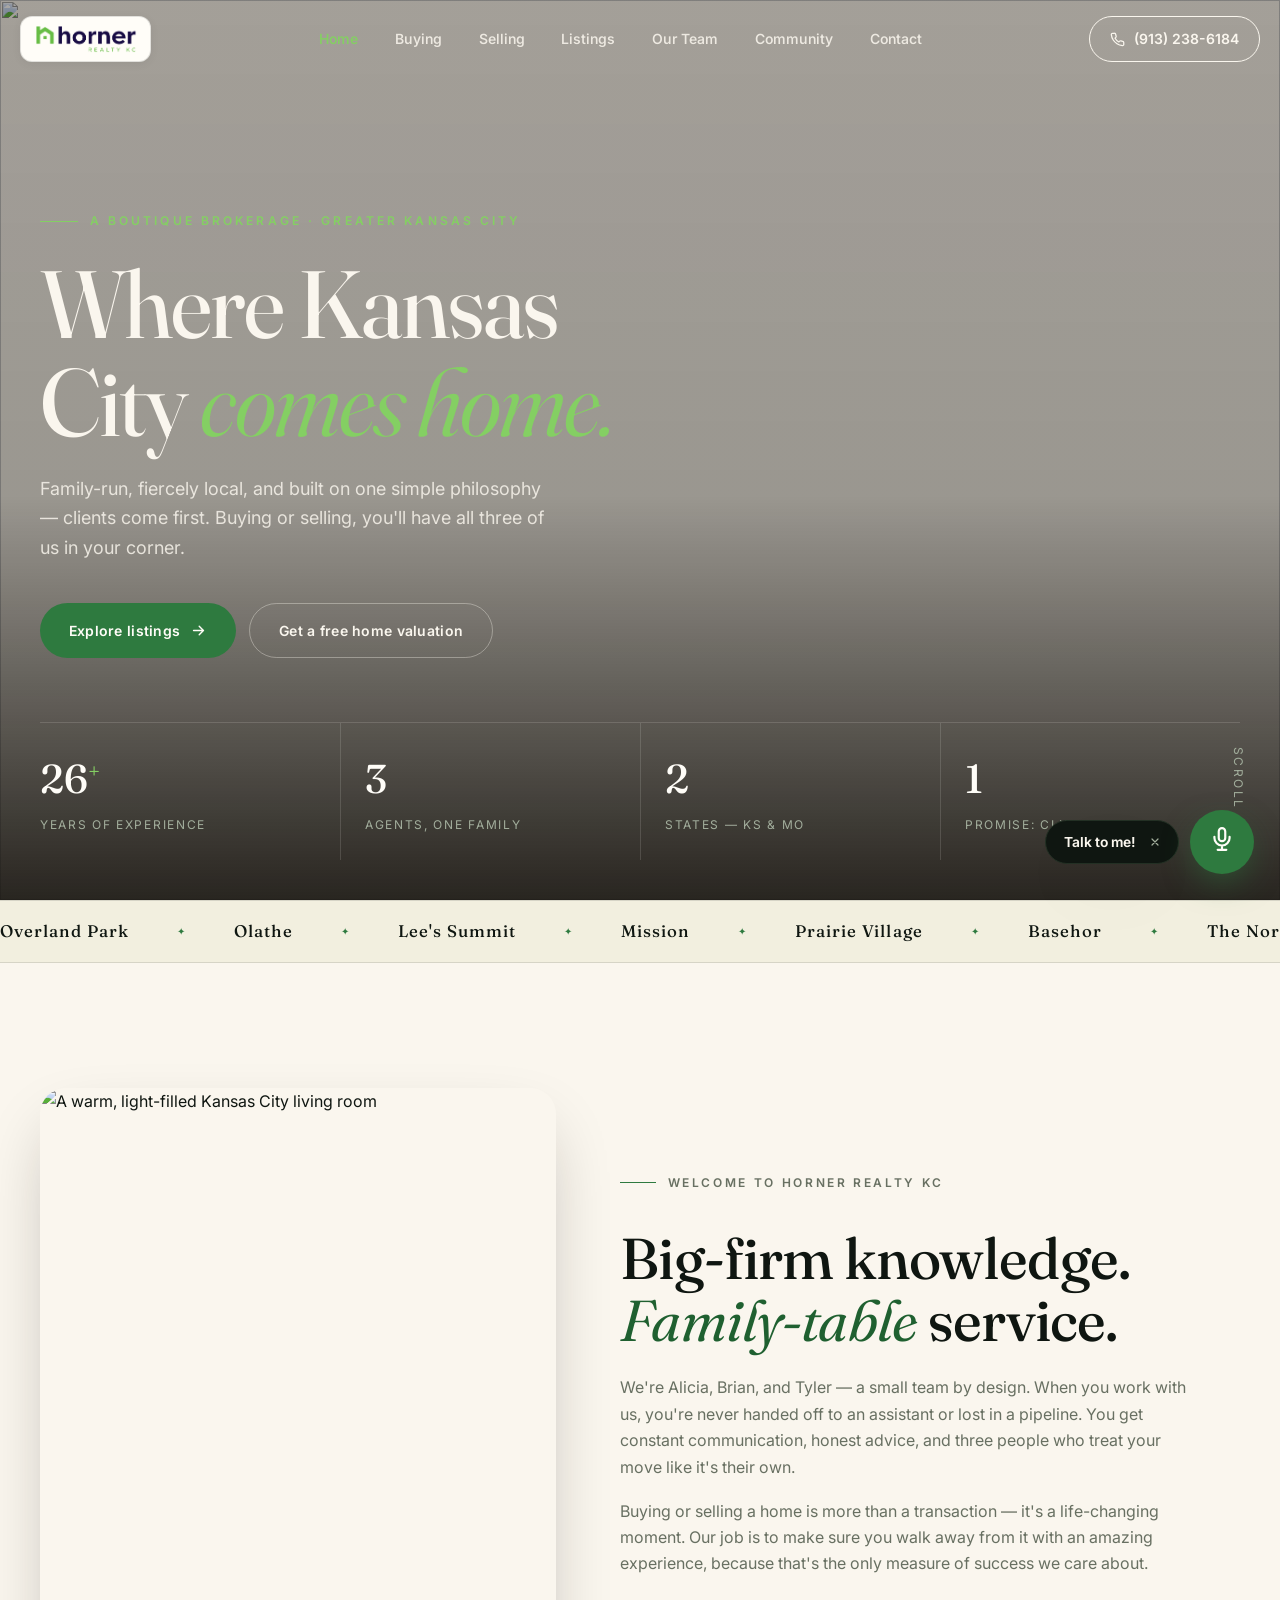
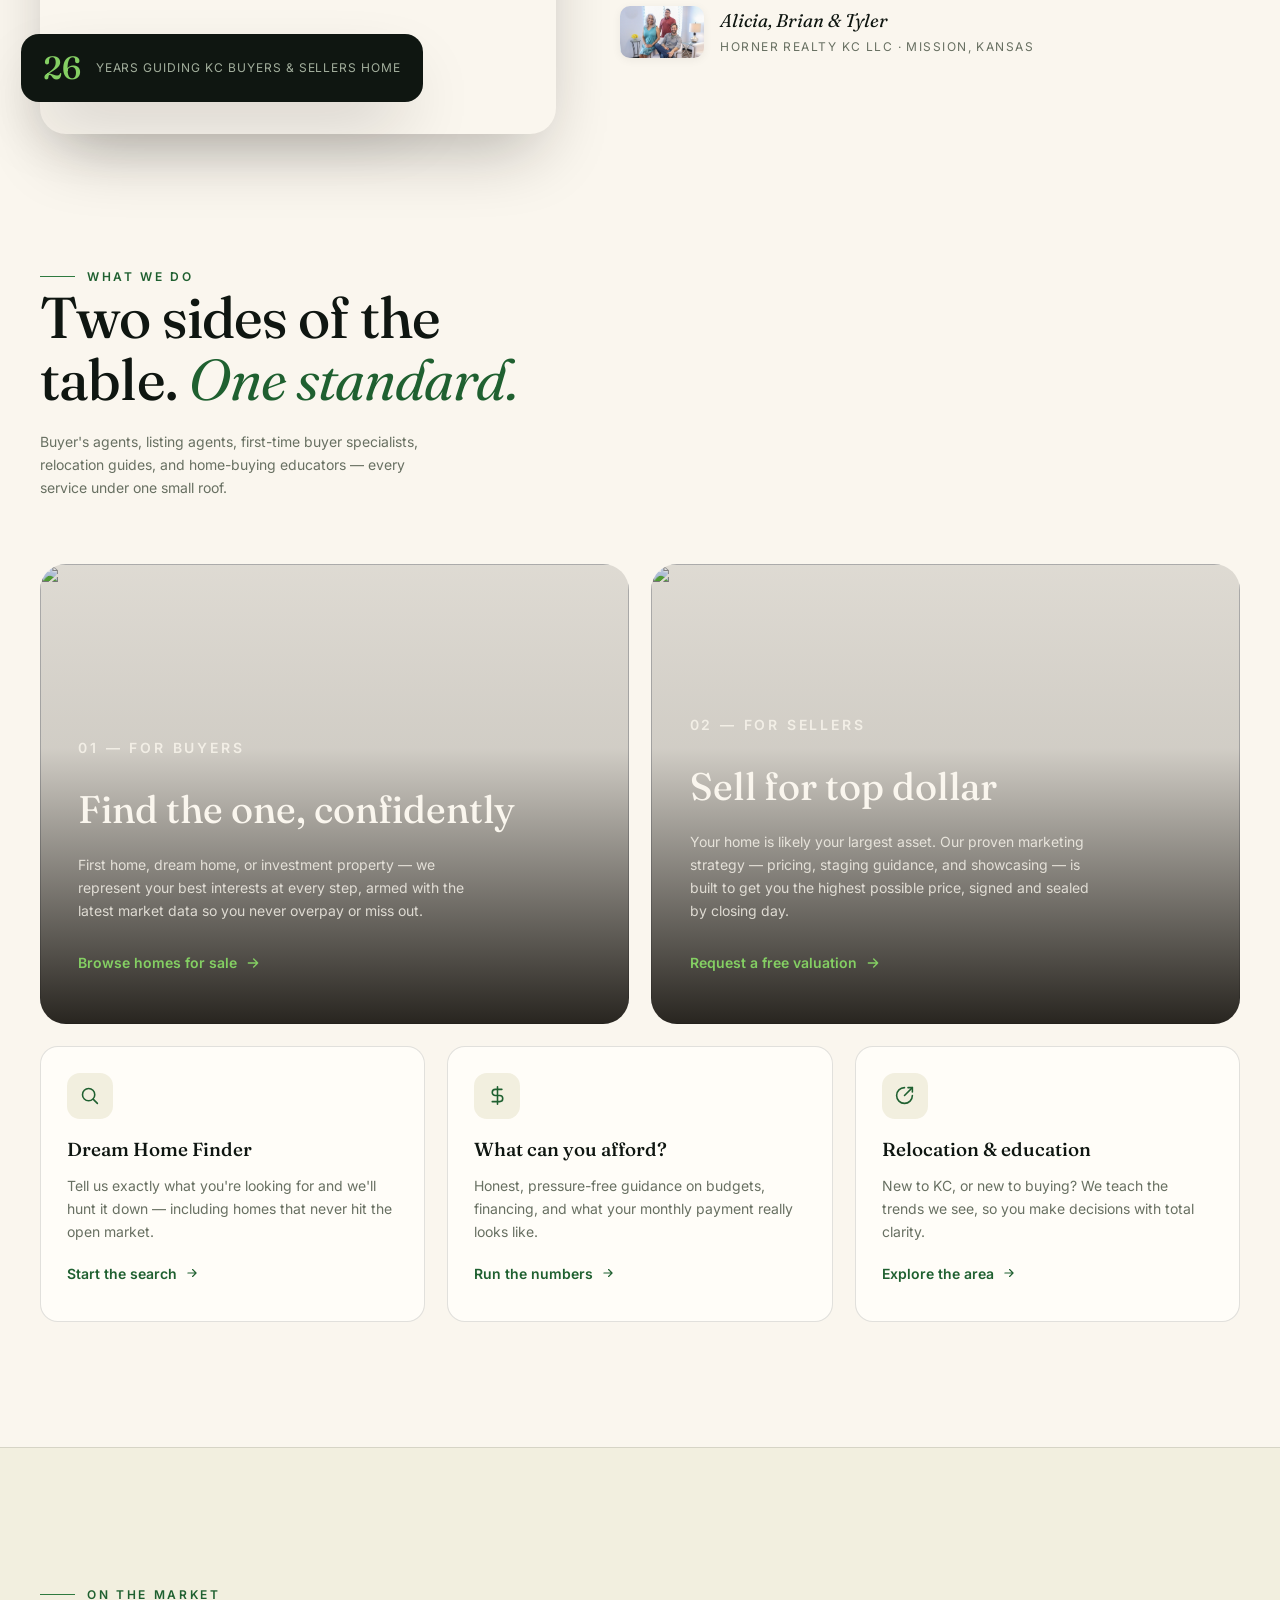
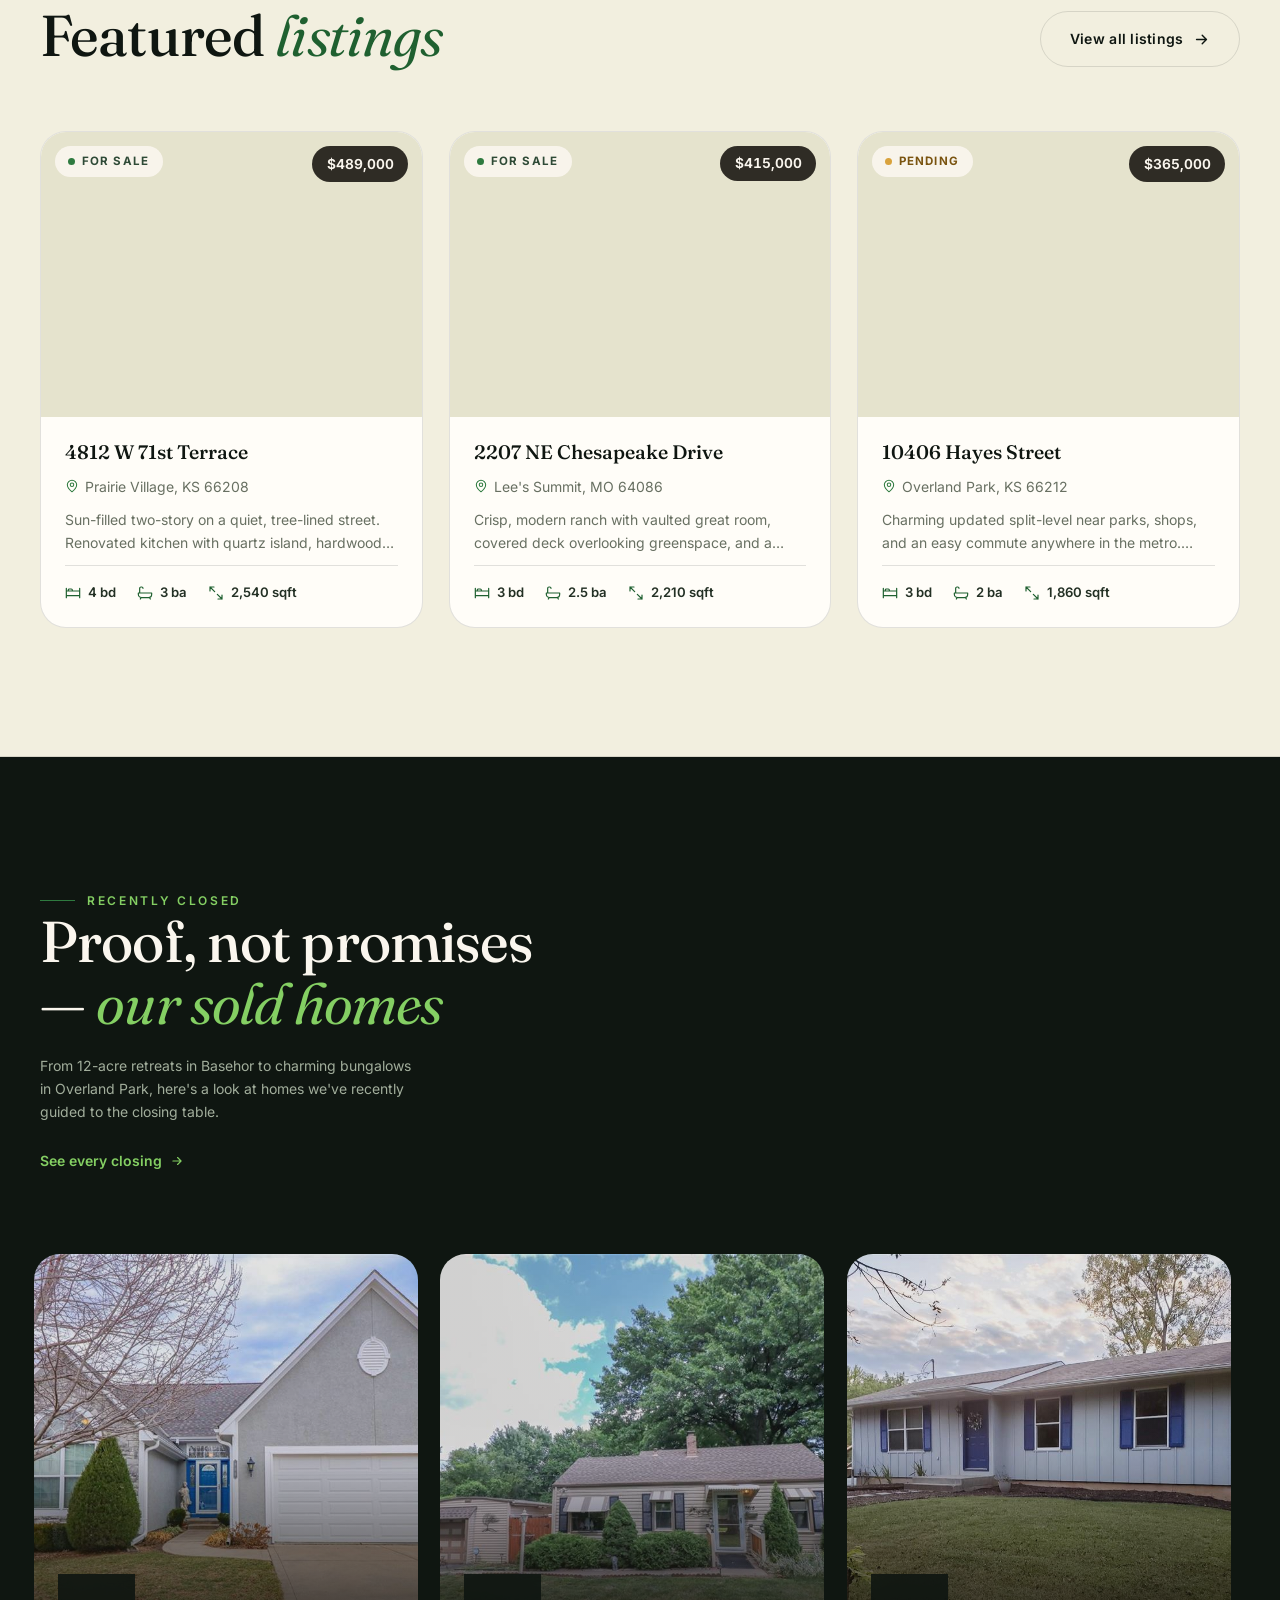
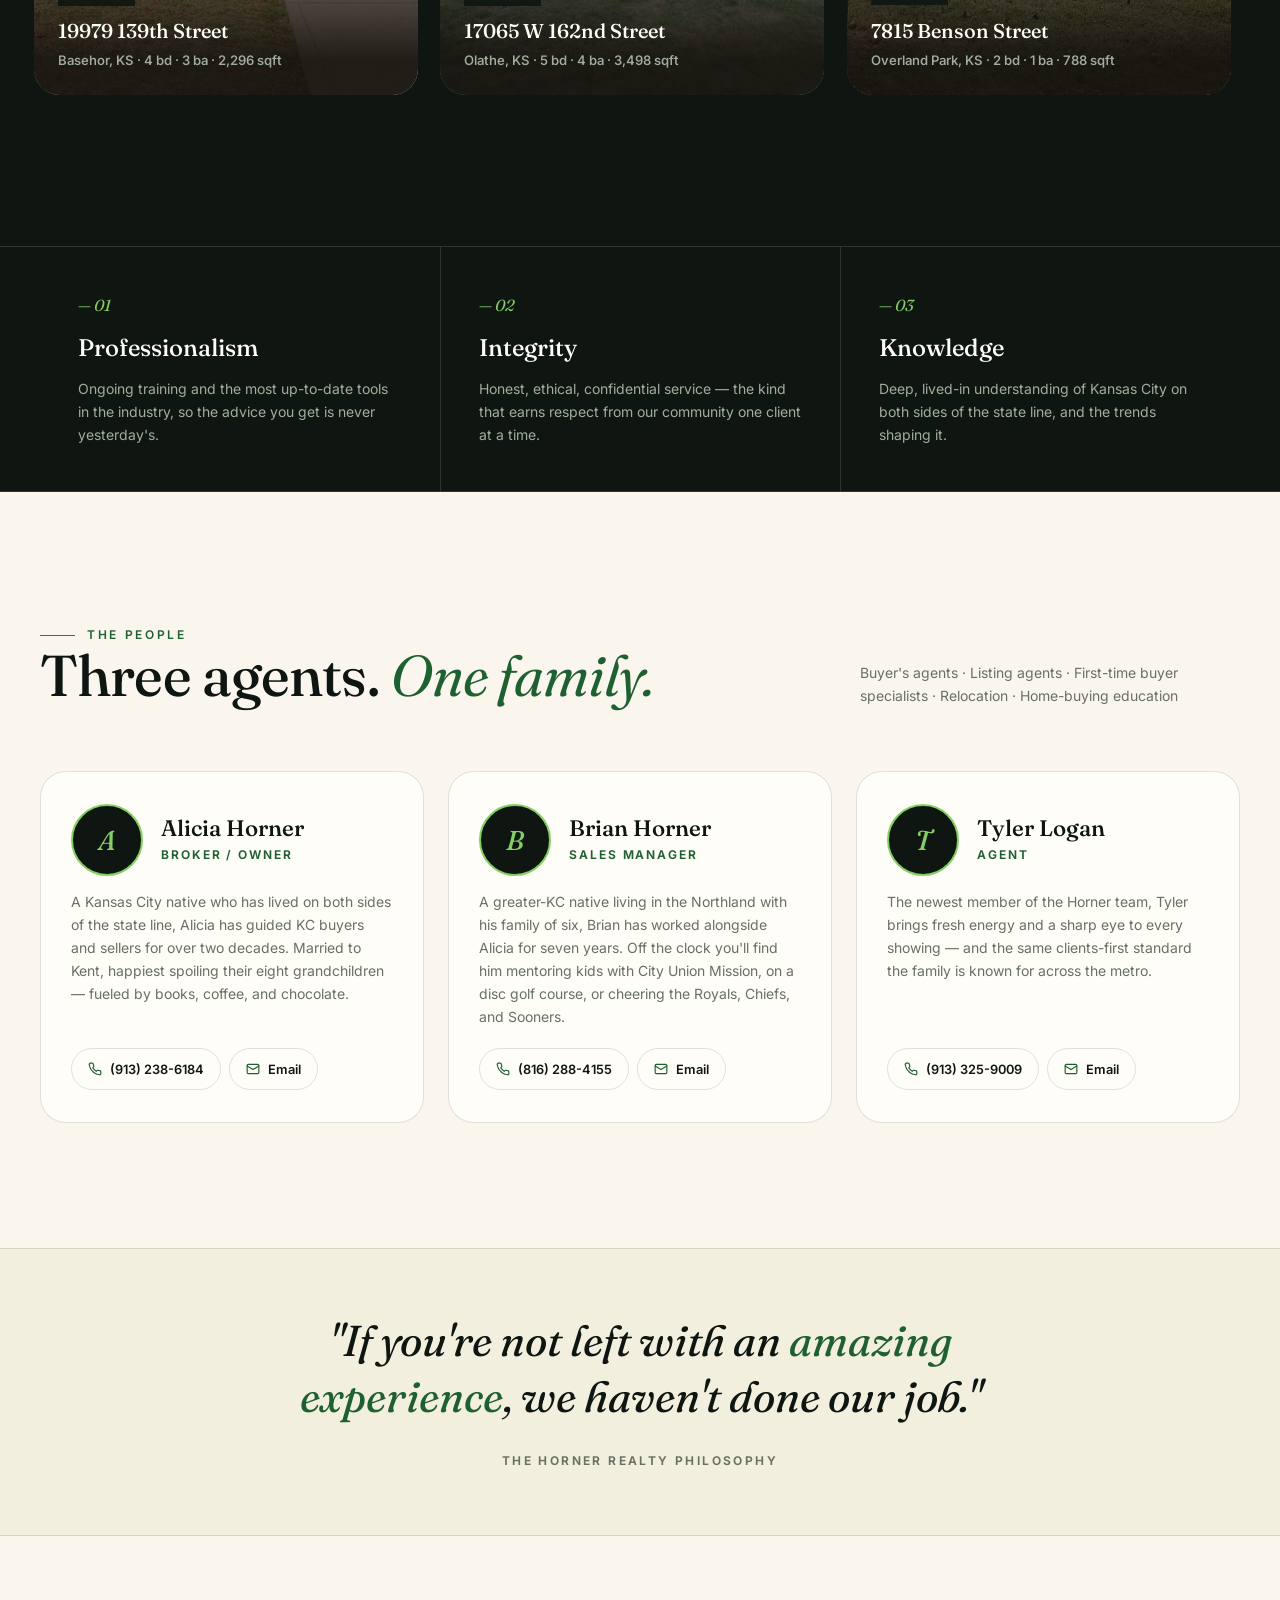
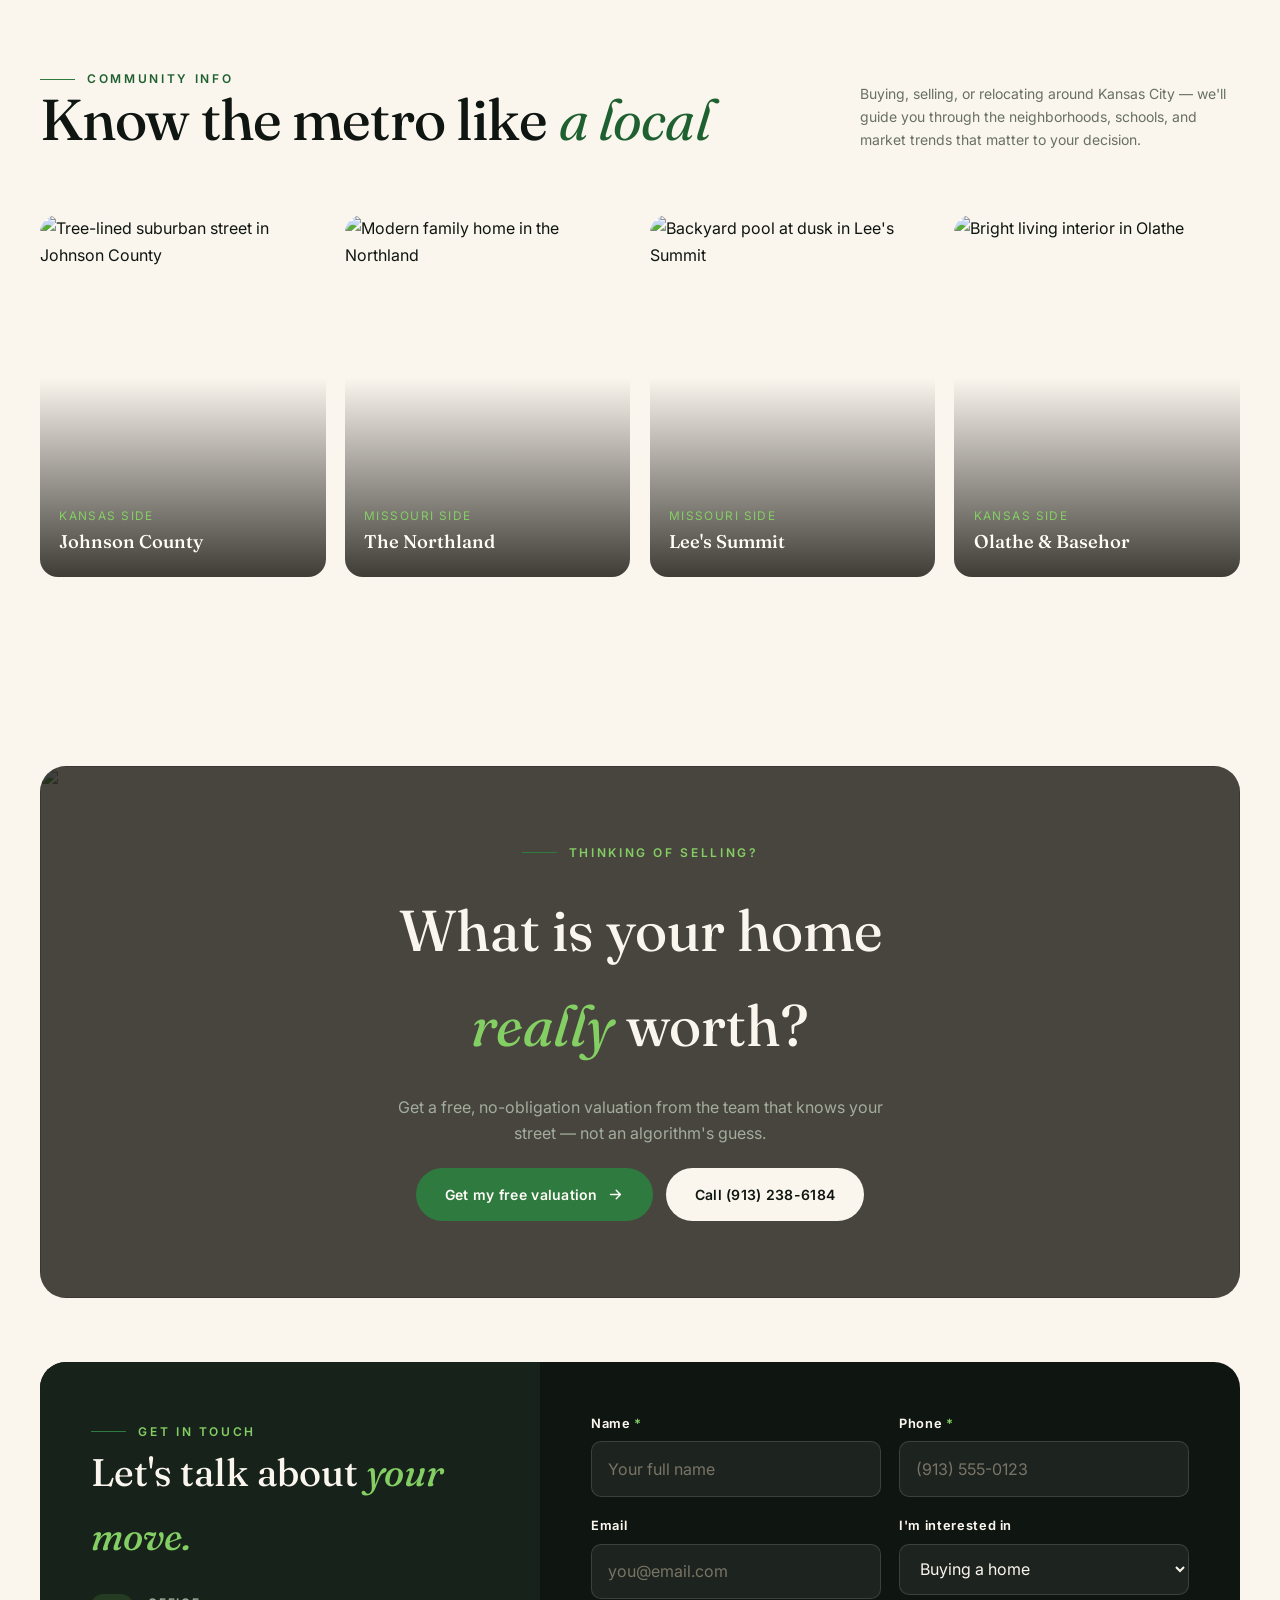
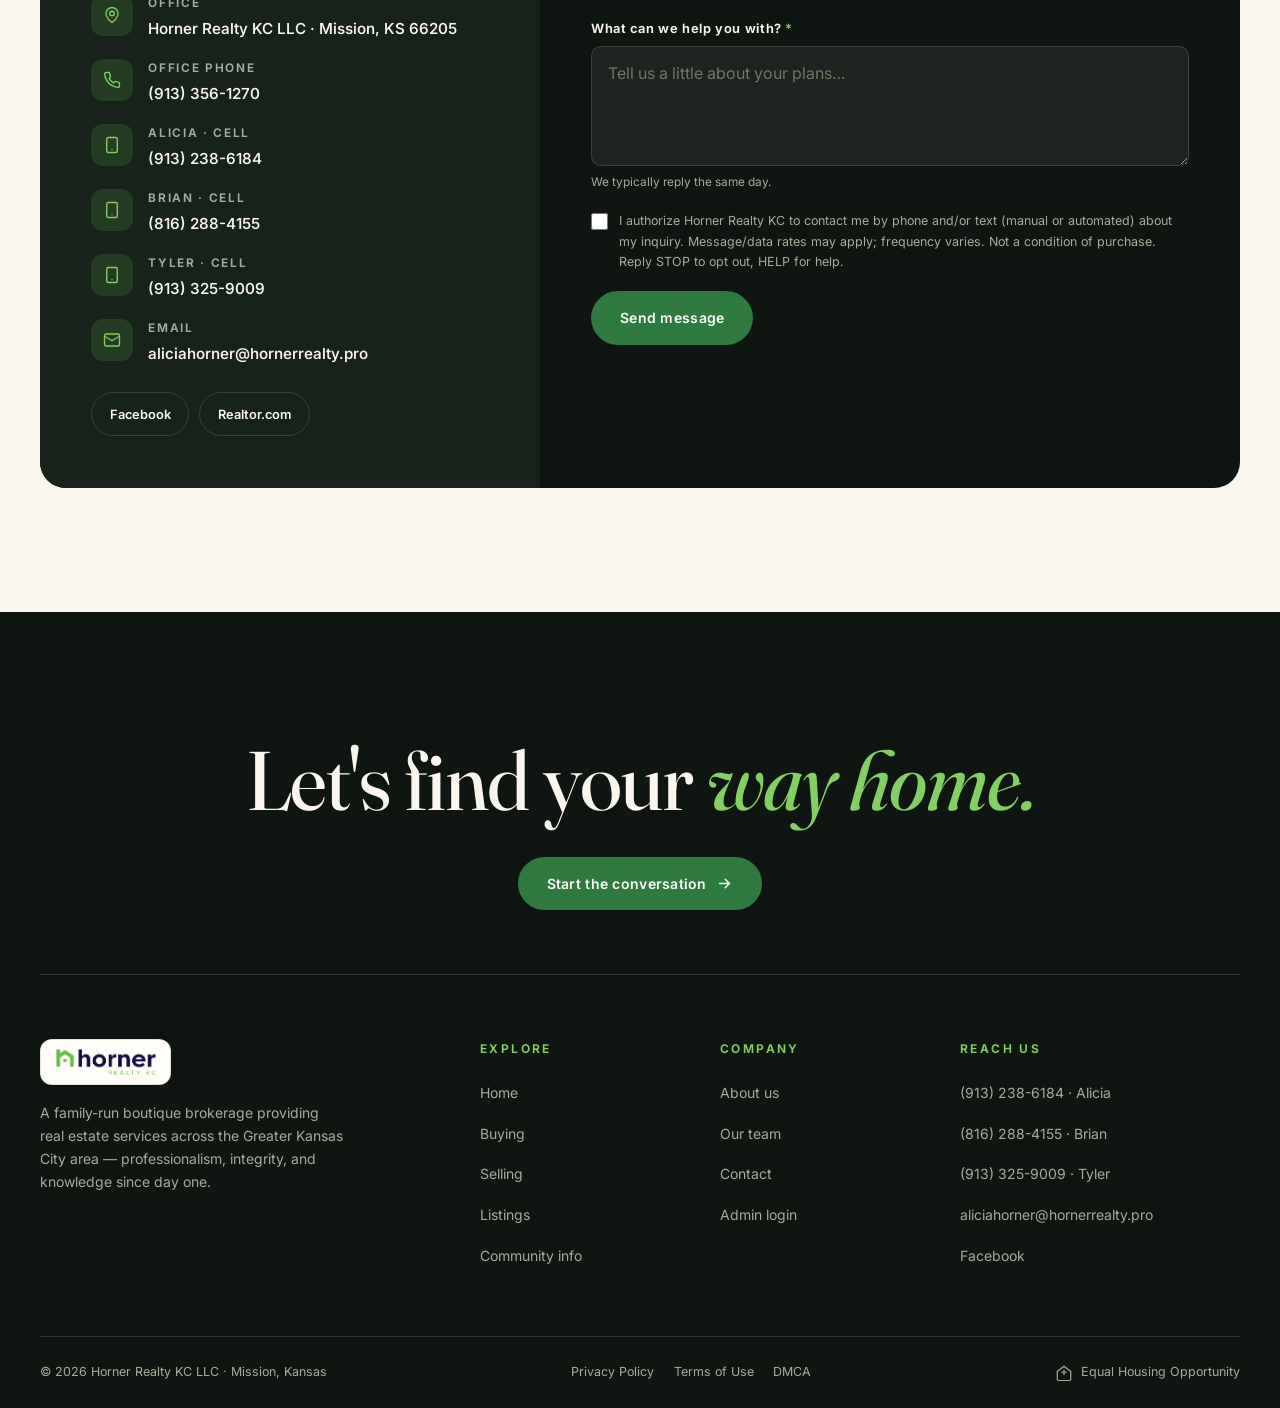
==== commit 31e75ccb: "Add Hazel voice agent widget (Vapi-ready) with bouncing Talk-to-me bubble Co-Authored-By: Claude Opu" ====
--- a/index.html
+++ b/index.html
@@ -9,6 +9,7 @@
   <link rel="preconnect" href="https://fonts.gstatic.com" crossorigin>
   <link href="https://fonts.googleapis.com/css2?family=Fraunces:ital,opsz,wght@0,9..144,300..700;1,9..144,300..700&family=Inter:wght@400;500;600;700&display=swap" rel="stylesheet">
   <link rel="stylesheet" href="css/style.css">
+  <link rel="stylesheet" href="css/agent.css">
   <link rel="icon" href="data:image/svg+xml,<svg xmlns='http://www.w3.org/2000/svg' viewBox='0 0 100 100'><rect width='100' height='100' rx='22' fill='%23180c44'/><path d='M50 20 80 46v34H59V62H41v18H20V46Z' fill='%2368bd45'/></svg>">
 </head>
 <body>
@@ -521,5 +522,7 @@
 
   <script src="js/data.js"></script>
   <script src="js/main.js"></script>
+  <script src="js/agent-config.js"></script>
+  <script src="js/agent.js" defer></script>
 </body>
 </html>
--- a/css/agent.css
+++ b/css/agent.css
@@ -0,0 +1,247 @@
+/* ============================================================
+   HORNER REALTY KC — Voice agent widget (bottom-right)
+   Loads after style.css; reuses the site's design tokens.
+   ============================================================ */
+
+.hra-root {
+  position: fixed;
+  right: clamp(1rem, 3vw, 1.6rem);
+  bottom: clamp(1rem, 3vw, 1.6rem);
+  z-index: 300;
+  display: flex;
+  flex-direction: column;
+  align-items: flex-end;
+  gap: 0.9rem;
+  font-family: var(--sans);
+}
+
+/* ---------- Floating button ---------- */
+.hra-fab-wrap { display: flex; align-items: center; gap: 0.75rem; }
+
+.hra-bubble {
+  display: inline-flex; align-items: center; gap: 0.55rem;
+  background: var(--ink);
+  color: var(--cream);
+  border: 1px solid var(--ink-3);
+  padding: 0.6rem 0.7rem 0.6rem 1.1rem;
+  border-radius: var(--radius-pill);
+  font-size: 0.86rem; font-weight: 650;
+  box-shadow: var(--shadow-lg);
+  animation: hraBubbleIn 0.5s var(--ease) both;
+  animation-delay: 1.6s;
+  white-space: nowrap;
+}
+.hra-bubble::after {
+  content: ""; position: absolute; right: 74px; bottom: 34px;
+}
+.hra-bubble .hra-bubble-x {
+  width: 22px; height: 22px;
+  display: grid; place-items: center;
+  border-radius: 50%;
+  color: var(--muted-on-ink);
+  transition: color 0.2s, background 0.2s;
+}
+.hra-bubble .hra-bubble-x:hover { color: var(--cream); background: rgba(250, 246, 238, 0.12); }
+.hra-bubble .hra-bubble-x svg { width: 12px; height: 12px; }
+@keyframes hraBubbleIn {
+  from { opacity: 0; transform: translateY(8px) scale(0.92); }
+  to { opacity: 1; transform: none; }
+}
+.hra-bubble.is-hidden { display: none; }
+
+.hra-fab {
+  position: relative;
+  width: 64px; height: 64px;
+  border-radius: 50%;
+  background: var(--green);
+  color: var(--white);
+  display: grid; place-items: center;
+  box-shadow: 0 12px 32px -6px rgba(46, 122, 63, 0.55);
+  cursor: pointer;
+  transition: transform 0.25s var(--ease), background 0.25s, box-shadow 0.25s;
+  animation: hraBounce 2.6s ease-in-out infinite;
+  animation-delay: 3s;
+  touch-action: manipulation;
+}
+.hra-fab:hover { background: var(--green-3); transform: scale(1.06); animation-play-state: paused; }
+.hra-fab:active { transform: scale(0.95); }
+.hra-fab svg { width: 26px; height: 26px; }
+.hra-fab .hra-ic-close { display: none; }
+.hra-root.is-open .hra-fab { animation: none; }
+.hra-root.is-open .hra-fab .hra-ic-mic { display: none; }
+.hra-root.is-open .hra-fab .hra-ic-close { display: block; }
+.hra-root.is-open .hra-bubble { display: none; }
+
+@keyframes hraBounce {
+  0%, 100% { transform: translateY(0); }
+  8% { transform: translateY(-9px); }
+  16% { transform: translateY(0); }
+  22% { transform: translateY(-4px); }
+  28% { transform: translateY(0); }
+}
+
+/* live-call ring + dot on the FAB */
+.hra-fab::before {
+  content: ""; position: absolute; inset: -5px;
+  border-radius: 50%;
+  border: 2px solid var(--green-2);
+  opacity: 0;
+  pointer-events: none;
+}
+.hra-root.is-live .hra-fab { animation: none; }
+.hra-root.is-live .hra-fab::before { animation: hraPulse 1.8s ease-out infinite; }
+.hra-root.is-live .hra-fab::after {
+  content: ""; position: absolute; top: 4px; right: 4px;
+  width: 12px; height: 12px; border-radius: 50%;
+  background: #e05c4a;
+  border: 2px solid var(--white);
+}
+@keyframes hraPulse {
+  from { transform: scale(1); opacity: 0.85; }
+  to { transform: scale(1.45); opacity: 0; }
+}
+
+/* ---------- Panel ---------- */
+.hra-panel {
+  width: min(370px, calc(100vw - 2rem));
+  background: var(--ink-2);
+  color: var(--cream);
+  border: 1px solid var(--line-on-ink);
+  border-radius: var(--radius-lg);
+  box-shadow: var(--shadow-lg);
+  overflow: hidden;
+  opacity: 0; visibility: hidden;
+  transform: translateY(14px) scale(0.98);
+  transform-origin: bottom right;
+  transition: opacity 0.3s var(--ease), transform 0.3s var(--ease), visibility 0.3s;
+}
+.hra-root.is-open .hra-panel { opacity: 1; visibility: visible; transform: none; }
+
+.hra-head {
+  display: flex; align-items: center; gap: 0.9rem;
+  padding: 1.2rem 1.3rem;
+  background: var(--ink);
+  border-bottom: 1px solid var(--line-on-ink);
+}
+.hra-avatar {
+  position: relative;
+  width: 52px; height: 52px; flex: none;
+  border-radius: 50%;
+  background: radial-gradient(circle at 32% 30%, #3f9a54, var(--green) 62%, var(--green-3));
+  display: grid; place-items: center;
+  color: var(--white);
+  border: 2px solid var(--green-2);
+}
+.hra-avatar svg { width: 22px; height: 22px; }
+.hra-avatar .hra-ring {
+  position: absolute; inset: -2px;
+  border-radius: 50%;
+  border: 2px solid var(--green-2);
+  opacity: 0;
+  transform: scale(1);
+  pointer-events: none;
+}
+.hra-root.is-live .hra-avatar .hra-ring { opacity: 0.9; transition: transform 0.08s linear; }
+.hra-head-name { display: flex; flex-direction: column; gap: 0.1rem; min-width: 0; }
+.hra-head-name strong { font-family: var(--serif); font-size: 1.15rem; font-weight: 520; color: var(--white); }
+.hra-head-name span { font-size: 0.72rem; letter-spacing: 0.1em; text-transform: uppercase; color: var(--muted-on-ink); }
+.hra-status {
+  margin-left: auto;
+  display: inline-flex; align-items: center; gap: 0.45rem;
+  font-size: 0.72rem; font-weight: 650;
+  color: var(--green-2);
+  white-space: nowrap;
+}
+.hra-status::before {
+  content: ""; width: 8px; height: 8px; border-radius: 50%;
+  background: currentColor;
+}
+.hra-root.is-live .hra-status::before { animation: hraBlink 1.2s ease-in-out infinite; }
+@keyframes hraBlink { 50% { opacity: 0.25; } }
+
+.hra-body { padding: 1.3rem; display: flex; flex-direction: column; gap: 1rem; }
+.hra-copy { font-size: 0.88rem; line-height: 1.55; color: var(--muted-on-ink); }
+.hra-copy strong { color: var(--cream); font-weight: 600; }
+
+.hra-chips { display: flex; flex-wrap: wrap; gap: 0.45rem; }
+.hra-chip {
+  font-size: 0.74rem; font-weight: 600;
+  color: var(--green-2);
+  background: rgba(104, 189, 69, 0.12);
+  border: 1px solid rgba(104, 189, 69, 0.3);
+  padding: 0.35rem 0.75rem;
+  border-radius: var(--radius-pill);
+}
+
+/* transcript (live) */
+.hra-transcript {
+  display: none;
+  flex-direction: column; gap: 0.5rem;
+  max-height: 132px; overflow-y: auto;
+  padding: 0.85rem 1rem;
+  background: rgba(250, 246, 238, 0.05);
+  border: 1px solid var(--line-on-ink);
+  border-radius: var(--radius-sm);
+  font-size: 0.84rem; line-height: 1.5;
+  scrollbar-width: thin;
+}
+.hra-root.is-live .hra-transcript { display: flex; }
+.hra-line-user { color: var(--muted-on-ink); font-style: italic; }
+.hra-line-agent { color: var(--cream); }
+.hra-line-agent b { color: var(--green-2); font-weight: 650; }
+
+.hra-note {
+  display: none;
+  font-size: 0.78rem; line-height: 1.5;
+  padding: 0.7rem 0.9rem;
+  border-radius: var(--radius-sm);
+  background: rgba(217, 162, 60, 0.12);
+  border: 1px solid rgba(217, 162, 60, 0.4);
+  color: #e3b35c;
+}
+.hra-note.is-visible { display: block; }
+.hra-note--error { background: rgba(180, 83, 58, 0.14); border-color: rgba(180, 83, 58, 0.5); color: #e8b3a4; }
+
+/* actions */
+.hra-actions { display: flex; gap: 0.6rem; }
+.hra-btn {
+  flex: 1;
+  display: inline-flex; align-items: center; justify-content: center; gap: 0.55rem;
+  min-height: 50px;
+  border-radius: var(--radius-pill);
+  font-size: 0.9rem; font-weight: 650;
+  cursor: pointer;
+  transition: background 0.25s, transform 0.2s var(--ease), border-color 0.25s, color 0.25s;
+  touch-action: manipulation;
+}
+.hra-btn:active { transform: scale(0.97); }
+.hra-btn svg { width: 17px; height: 17px; }
+.hra-btn--start { background: var(--green); color: var(--white); }
+.hra-btn--start:hover { background: var(--green-3); }
+.hra-btn--start[disabled] { opacity: 0.6; cursor: wait; }
+.hra-btn--mute {
+  flex: 0 0 auto; width: 50px;
+  border: 1px solid var(--line-on-ink); color: var(--cream); background: transparent;
+}
+.hra-btn--mute:hover { border-color: var(--green-2); color: var(--green-2); }
+.hra-btn--mute.is-muted { background: rgba(180, 83, 58, 0.16); border-color: rgba(180, 83, 58, 0.5); color: #e8b3a4; }
+.hra-btn--end { background: #a44634; color: #ffe9e2; }
+.hra-btn--end:hover { background: #8d3a2a; }
+.hra-live-only { display: none; }
+.hra-idle-only { display: flex; }
+.hra-root.is-live .hra-live-only { display: inline-flex; }
+.hra-root.is-live .hra-idle-only { display: none; }
+
+.hra-foot {
+  padding: 0.7rem 1.3rem;
+  border-top: 1px solid var(--line-on-ink);
+  font-size: 0.68rem; letter-spacing: 0.06em; text-transform: uppercase;
+  color: var(--muted-on-ink);
+  display: flex; justify-content: space-between; align-items: center;
+}
+
+@media (prefers-reduced-motion: reduce) {
+  .hra-fab { animation: none; }
+  .hra-fab::before { animation: none; }
+  .hra-bubble { animation: none; }
+}
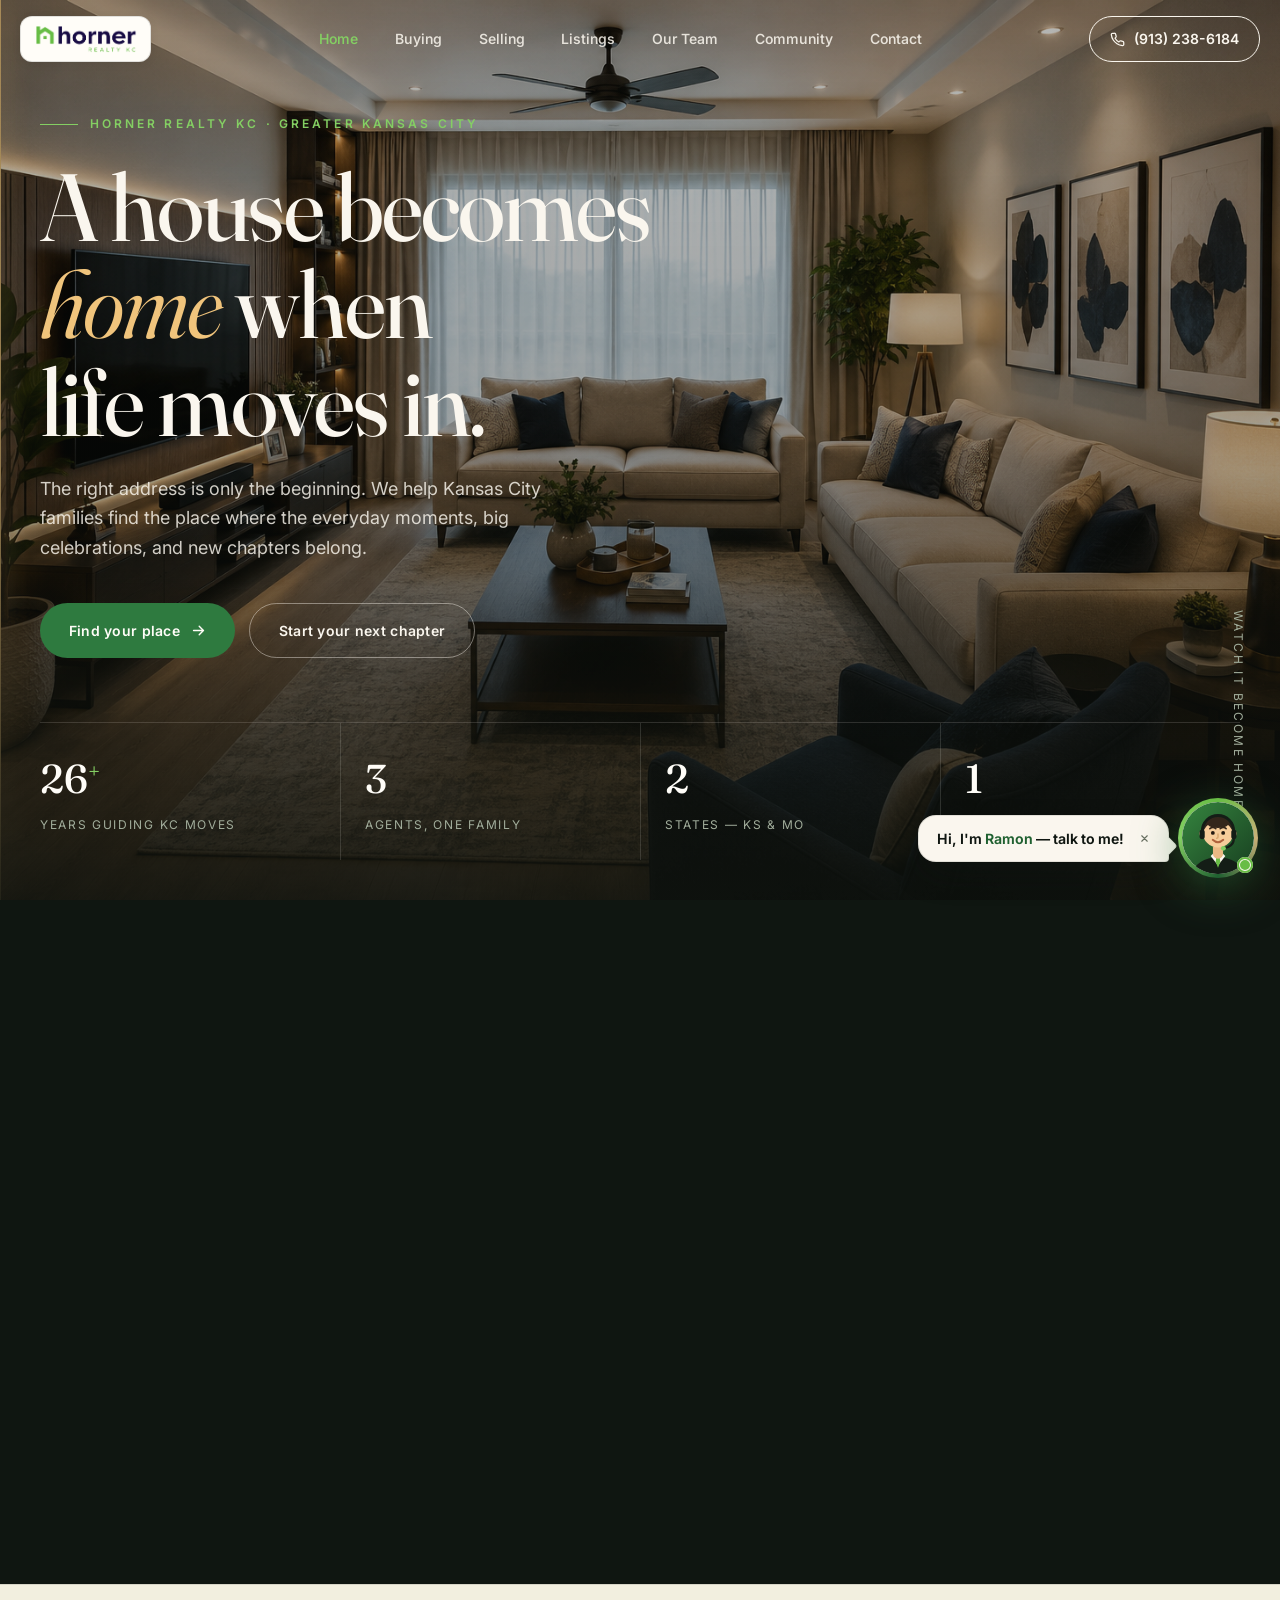
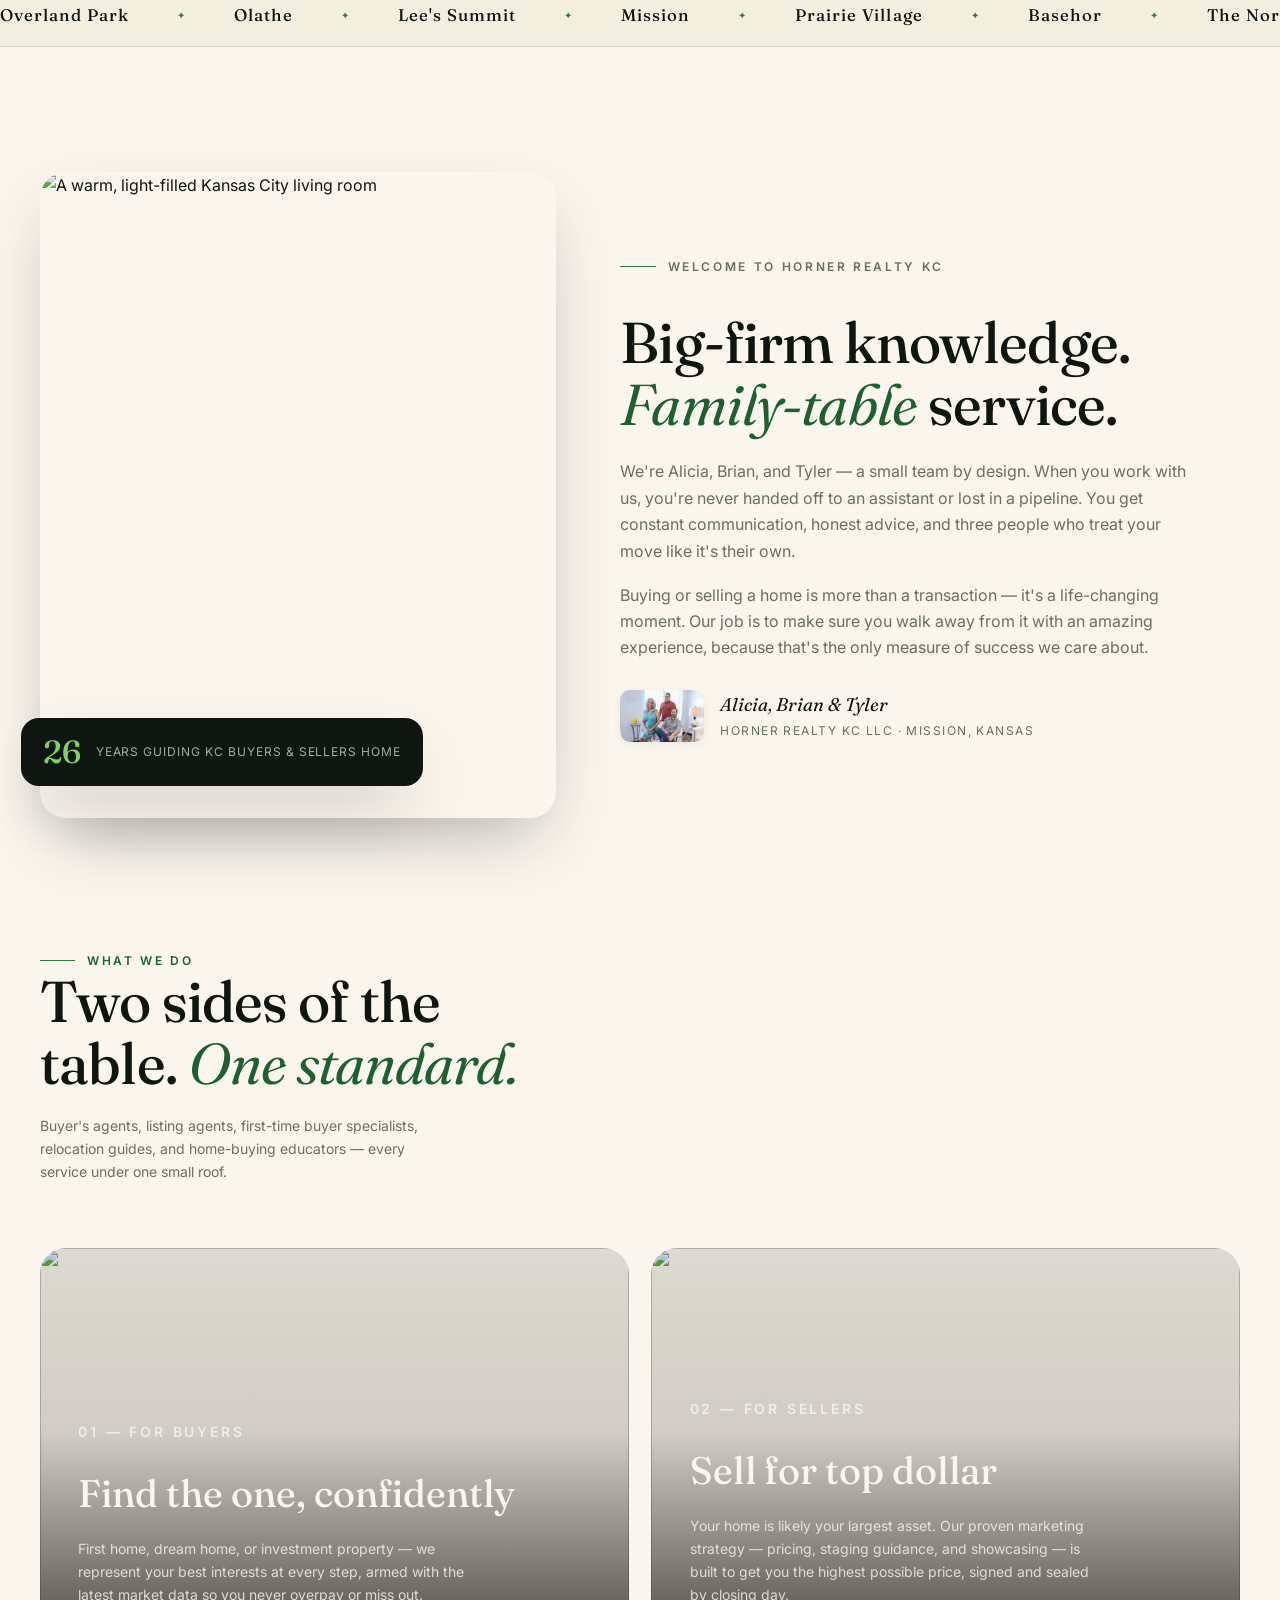
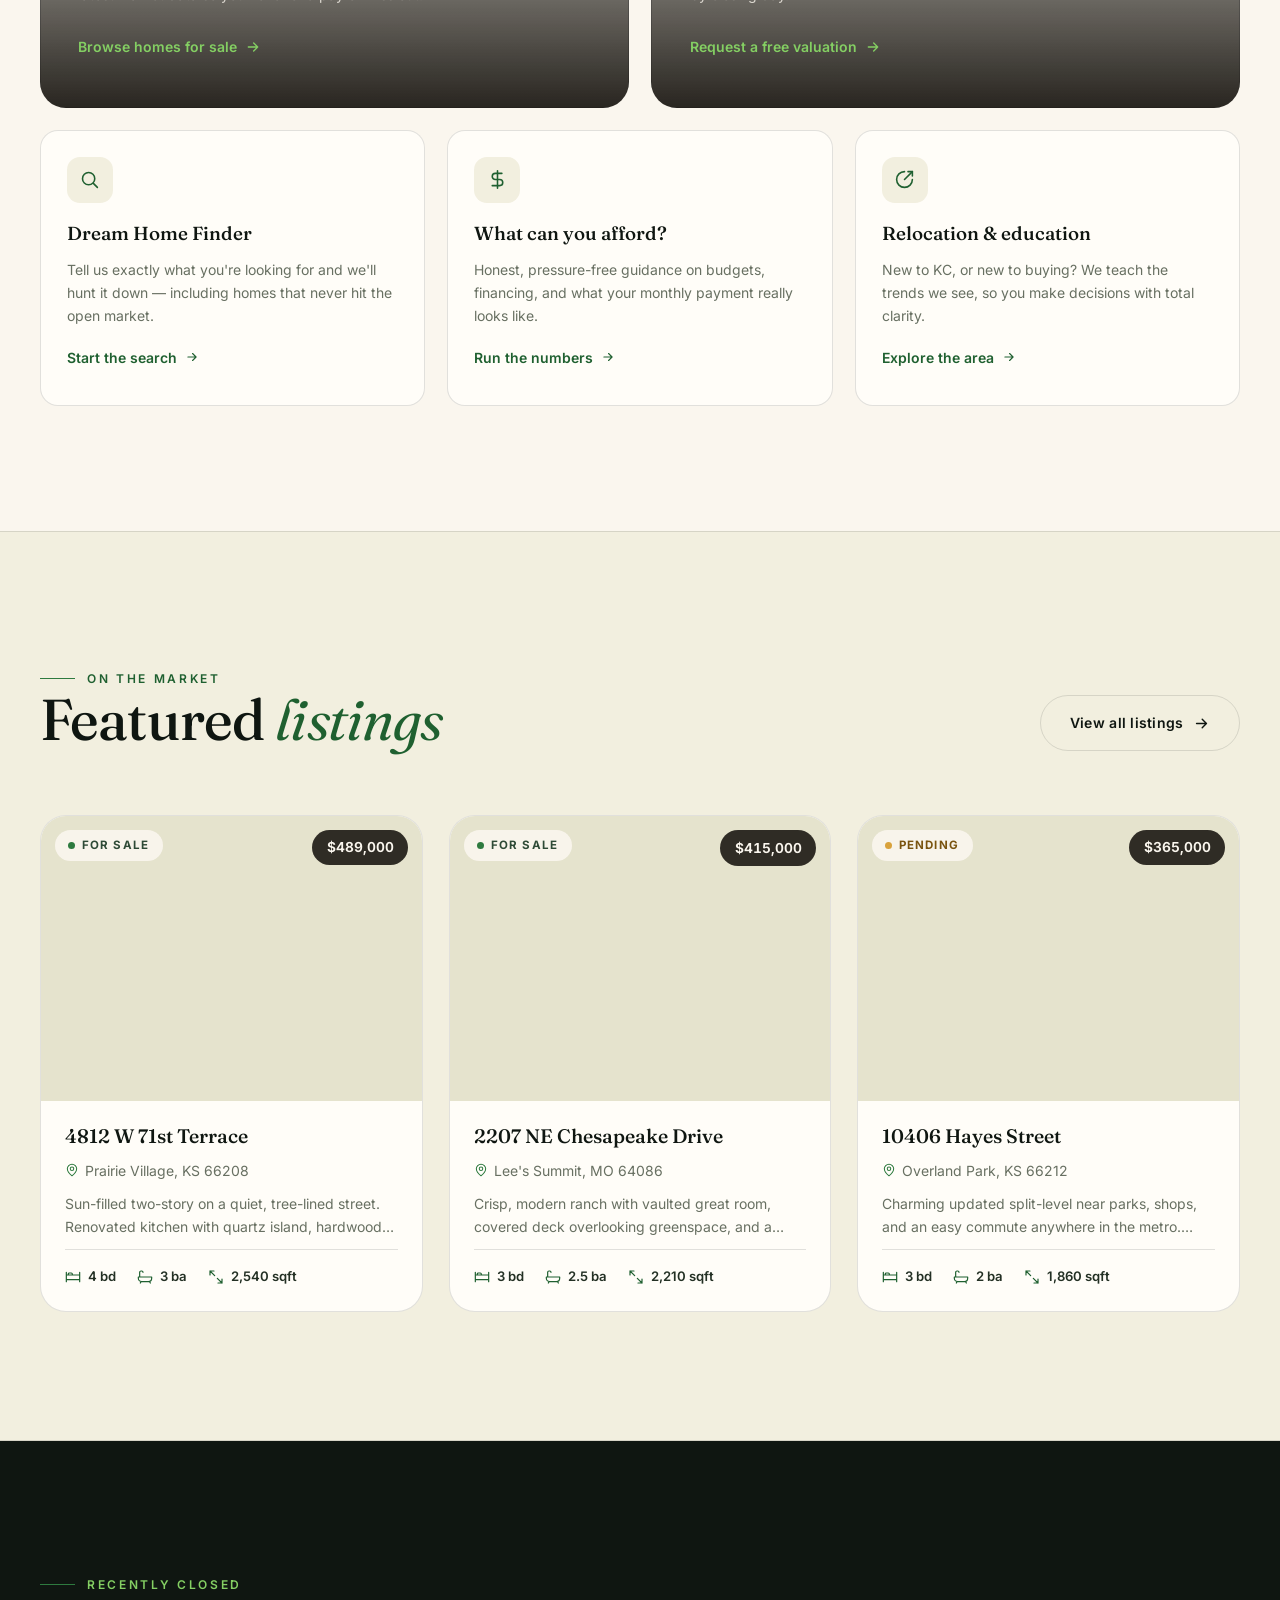
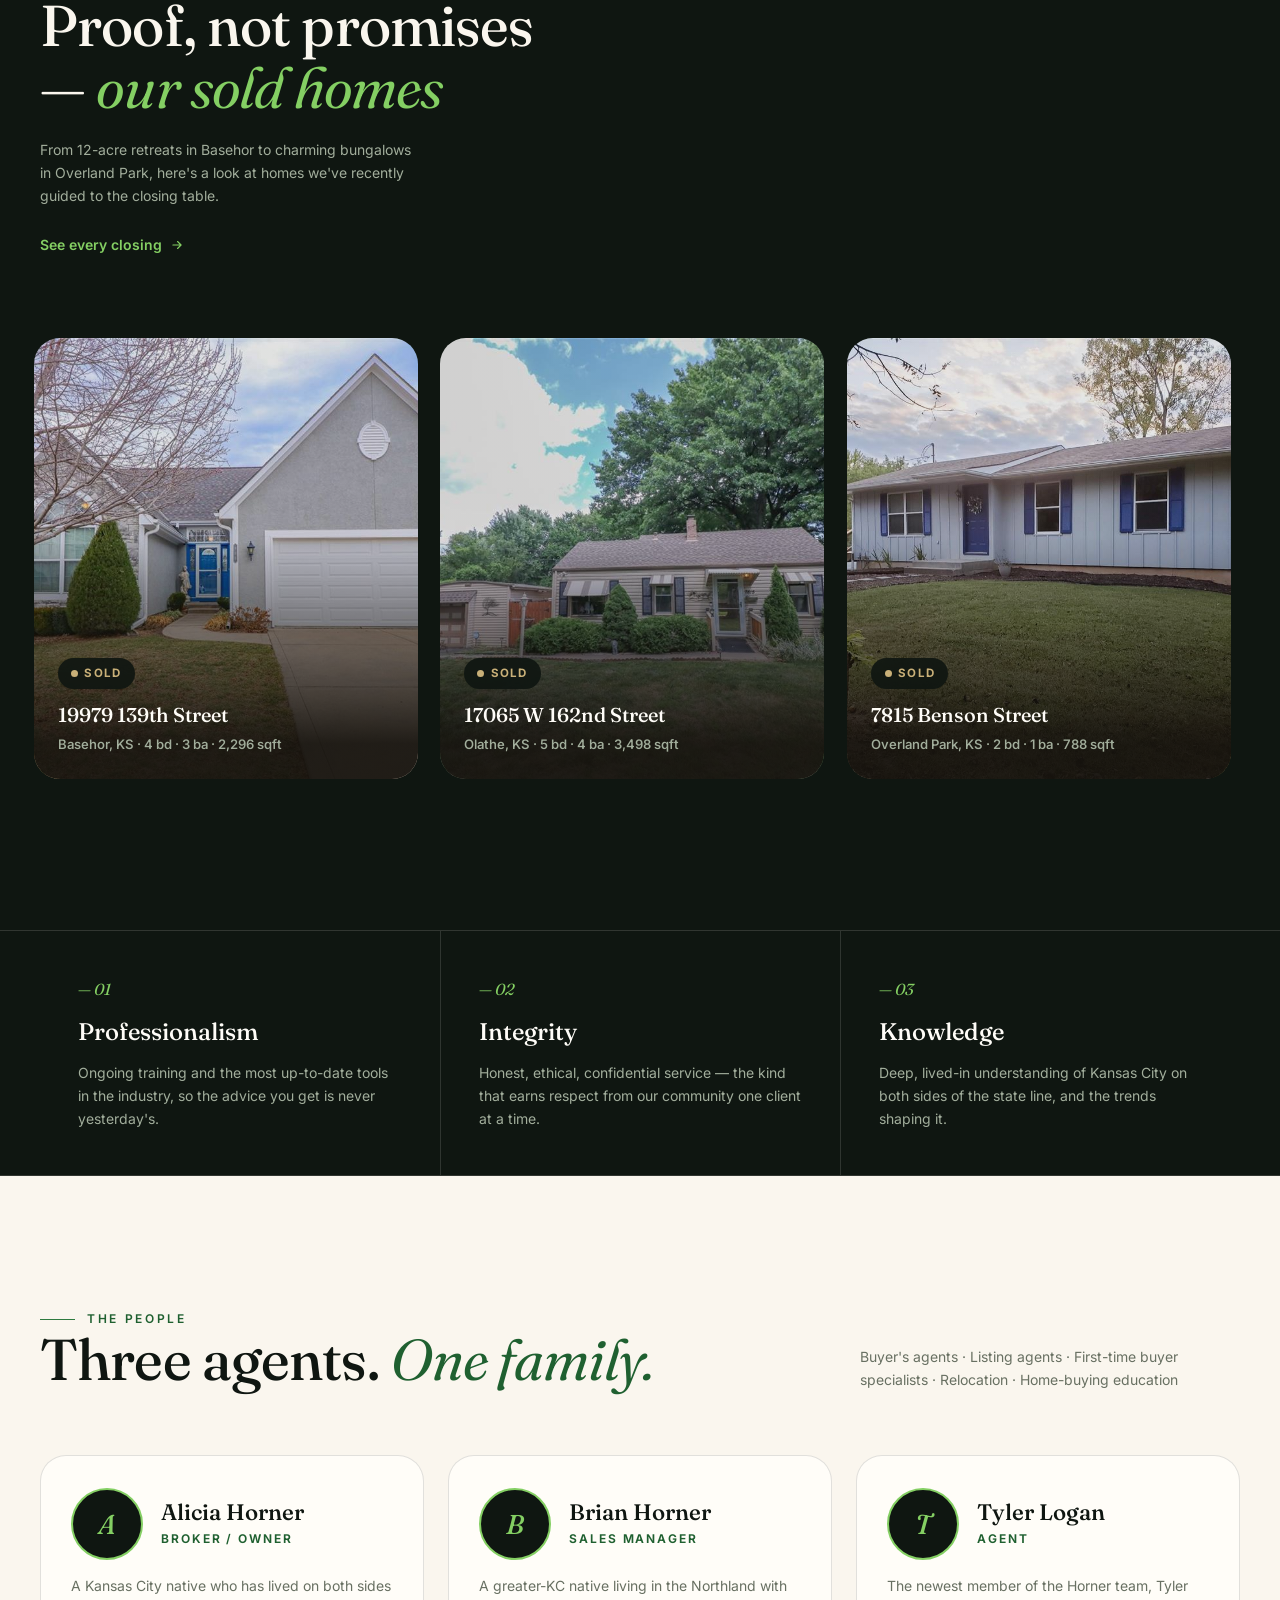
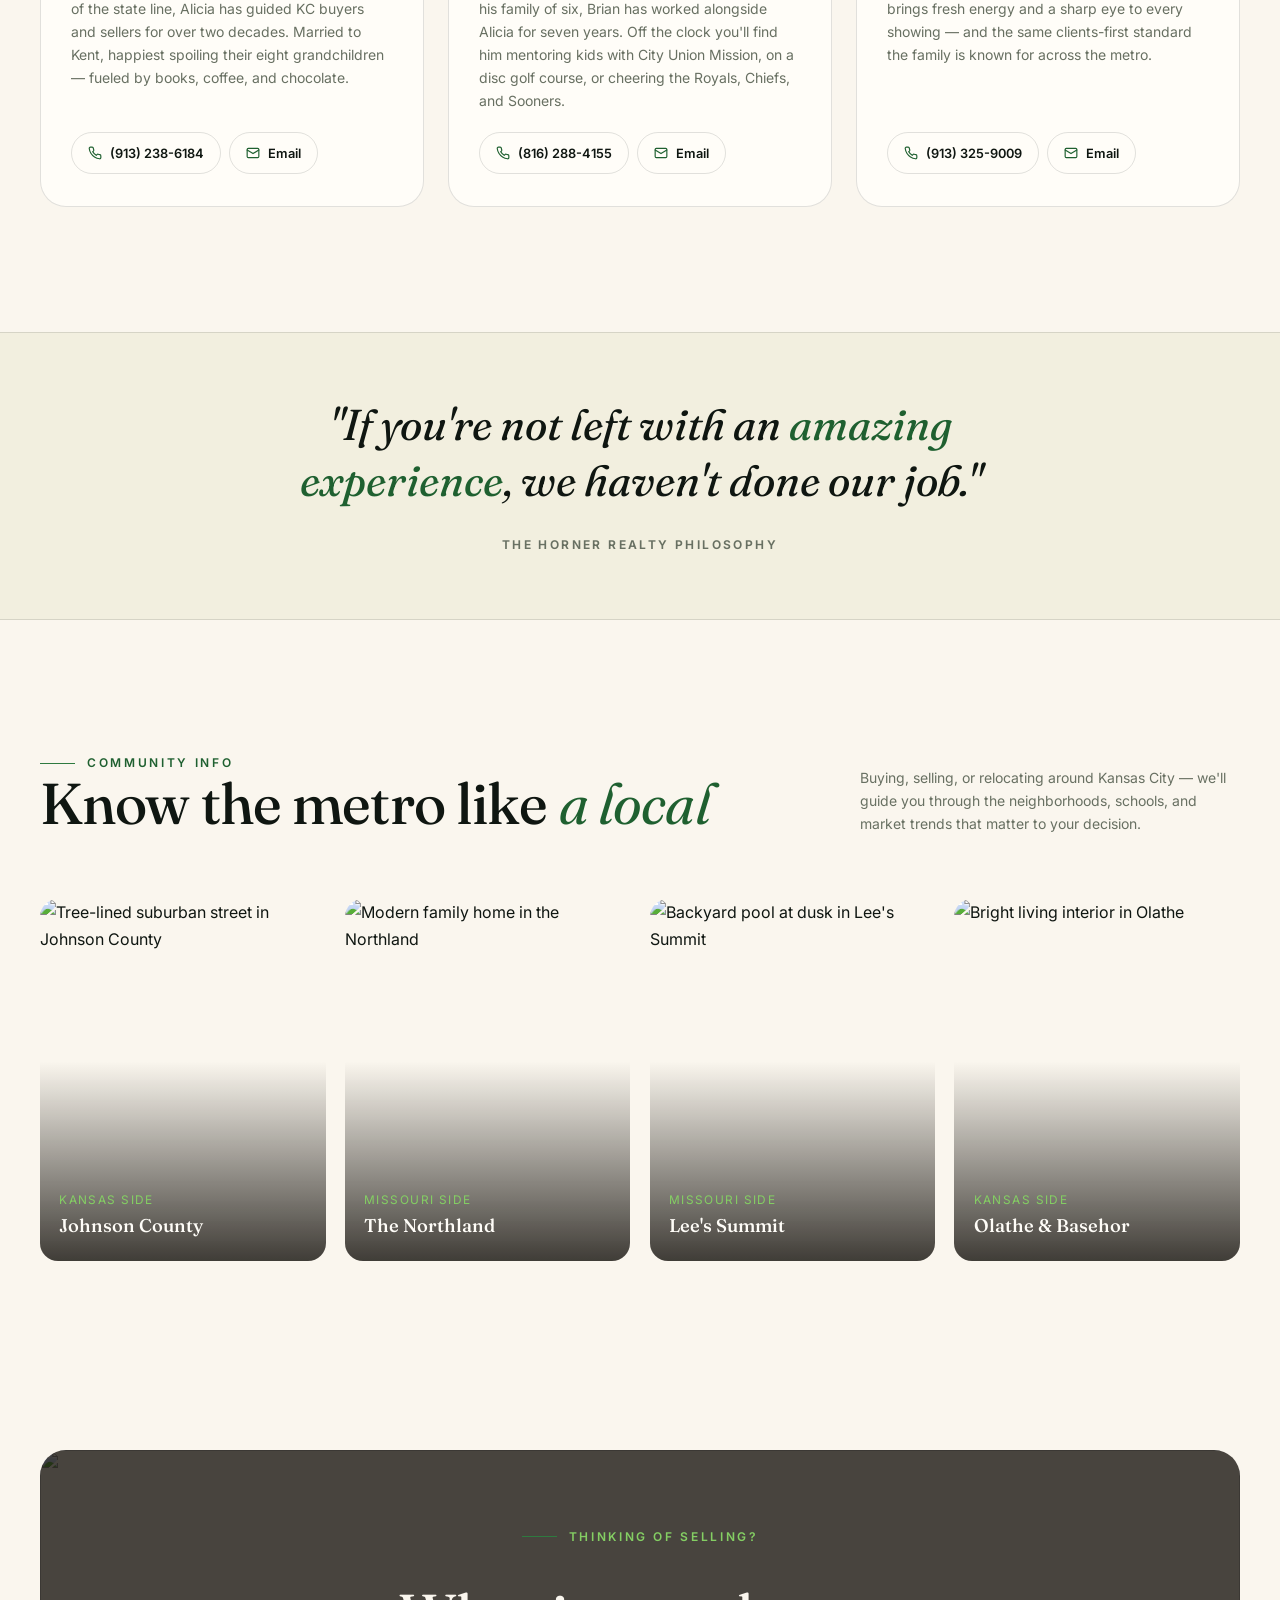
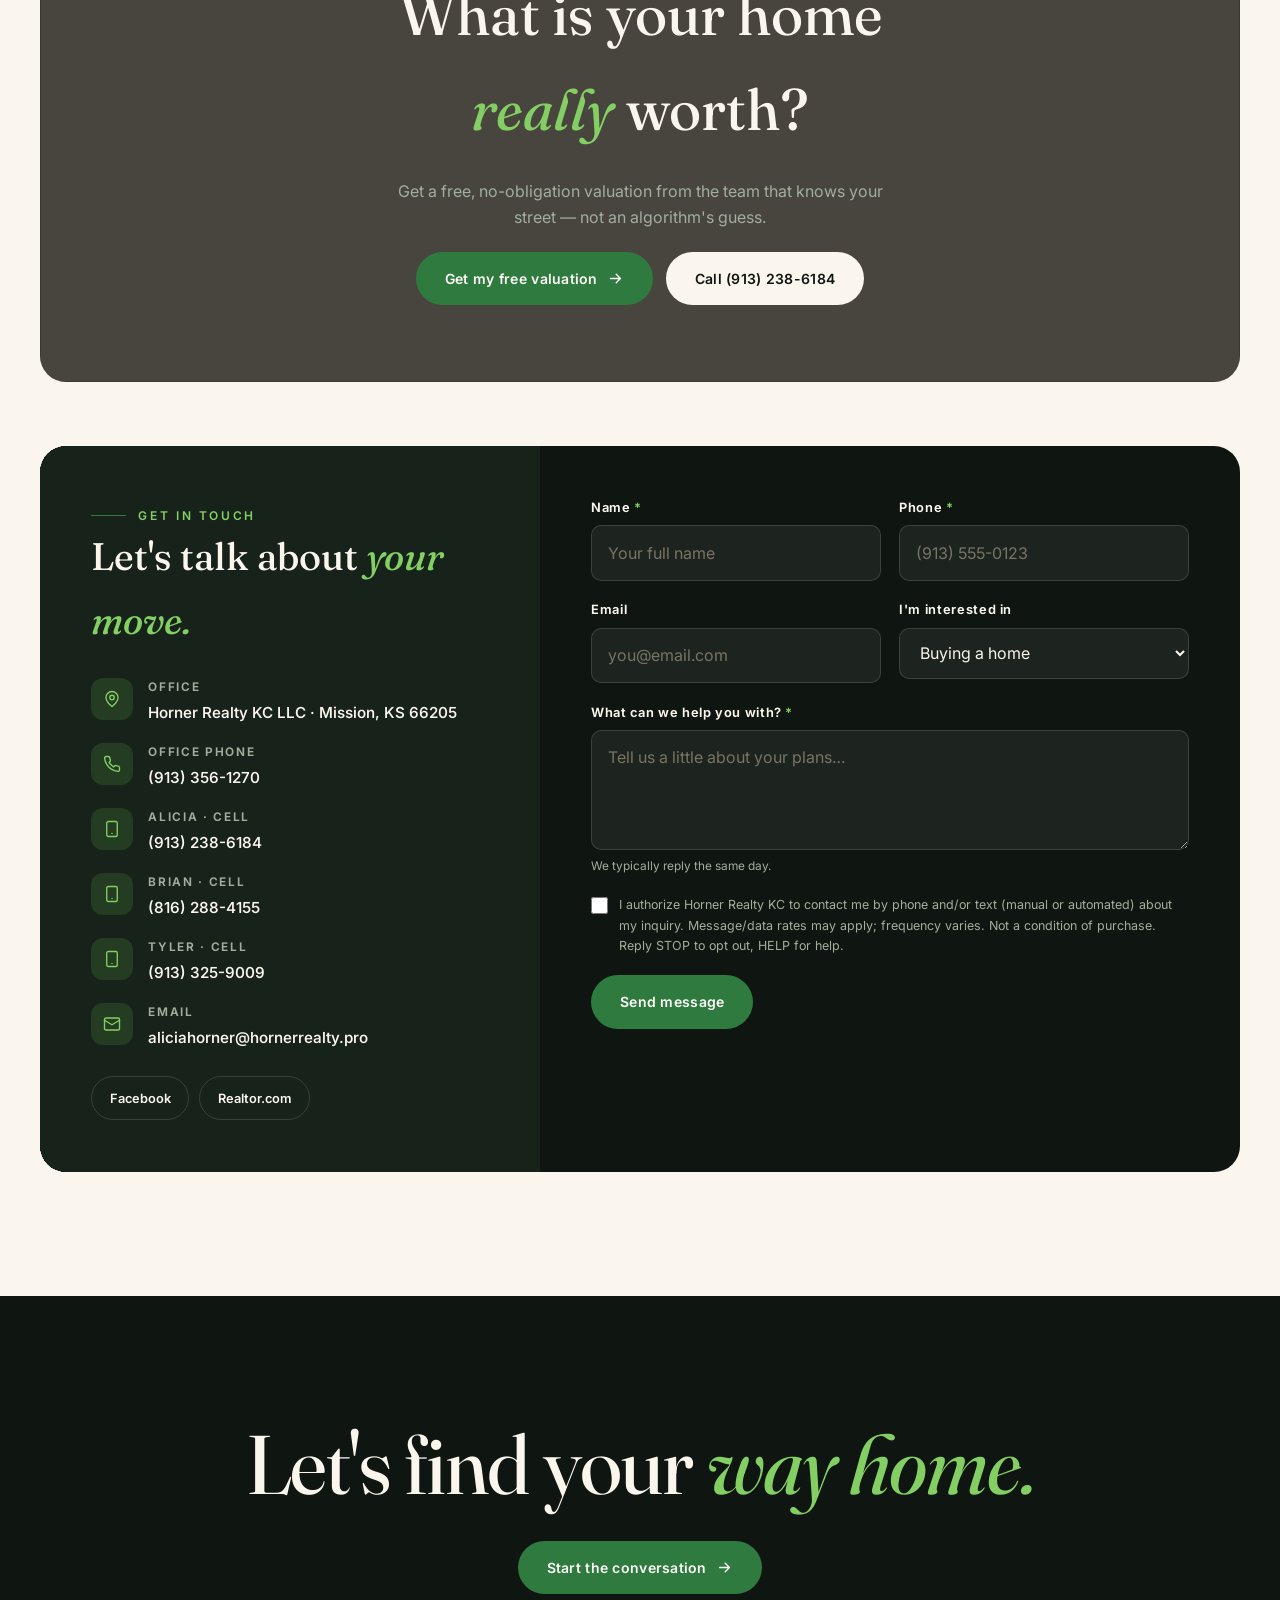
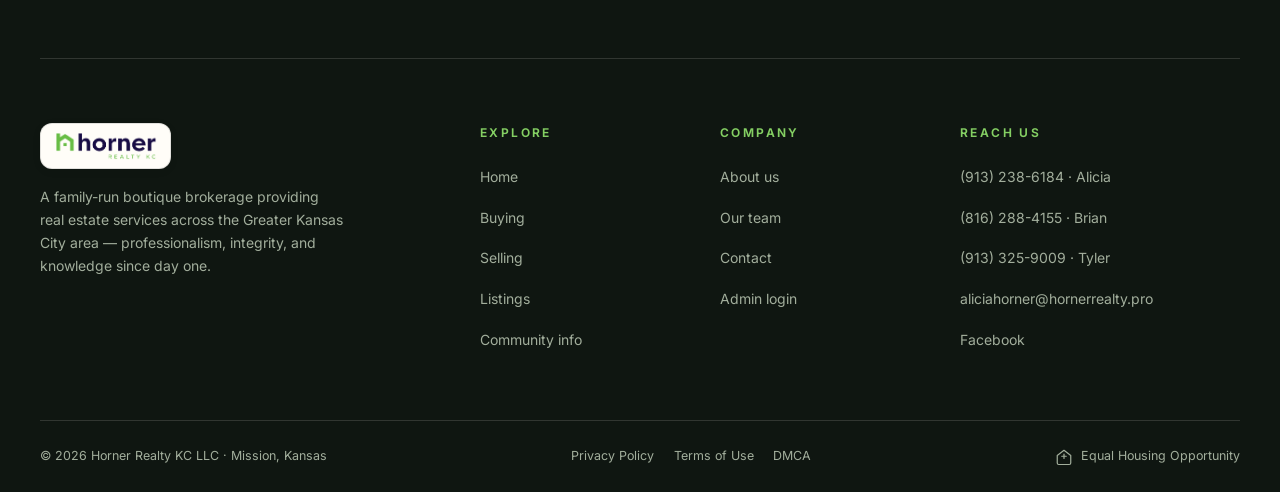
==== commit 17d02cbc: "Add house-to-home hero transition" ====
--- a/index.html
+++ b/index.html
@@ -49,30 +49,34 @@
 
   <main id="main">
     <!-- ======= Hero ======= -->
-    <section class="hero">
-      <div class="hero__bg" aria-hidden="true">
-        <img src="https://images.unsplash.com/photo-1600585154340-be6161a56a0c?auto=format&fit=crop&w=2000&q=80" alt="" fetchpriority="high">
-      </div>
-      <div class="container hero__inner">
-        <p class="hero__eyebrow">A boutique brokerage · Greater Kansas City</p>
-        <h1>Where Kansas City <em>comes home.</em></h1>
-        <p class="hero__sub">Family-run, fiercely local, and built on one simple philosophy — clients come first. Buying or selling, you'll have all three of us in your corner.</p>
-        <div class="hero__actions">
-          <a class="btn btn--green" href="listings.html">
-            Explore listings
-            <svg viewBox="0 0 24 24" fill="none" stroke="currentColor" stroke-width="2" stroke-linecap="round" stroke-linejoin="round" aria-hidden="true"><path d="M5 12h14m-6-6 6 6-6 6"/></svg>
-          </a>
-          <a class="btn btn--ghost on-ink-btn" style="border-color:rgba(250,246,238,.35);color:var(--cream)" href="#selling">Get a free home valuation</a>
-        </div>
-
-        <div class="hero__stats">
-          <div class="hero__stat"><strong>26<sup>+</sup></strong><span>Years of experience</span></div>
-          <div class="hero__stat"><strong>3</strong><span>Agents, one family</span></div>
-          <div class="hero__stat"><strong>2</strong><span>States — KS &amp; MO</span></div>
-          <div class="hero__stat"><strong>1</strong><span>Promise: clients first</span></div>
-        </div>
-      </div>
-      <p class="hero__scroll" aria-hidden="true">Scroll</p>
+    <section class="hero-stage" aria-label="From house to home">
+      <div class="hero hero--story">
+        <div class="hero__bg hero__story-media" aria-hidden="true">
+          <img class="hero__after" src="assets/img/hero/room-lived-in.png" alt="" fetchpriority="high">
+          <img class="hero__before" src="assets/img/hero/room-empty.png" alt="" fetchpriority="high">
+          <div class="hero__seam"></div>
+        </div>
+        <div class="container hero__inner">
+          <p class="hero__eyebrow">Horner Realty KC · Greater Kansas City</p>
+          <h1>A house becomes <em>home</em> when life moves in.</h1>
+          <p class="hero__sub">The right address is only the beginning. We help Kansas City families find the place where the everyday moments, big celebrations, and new chapters belong.</p>
+          <div class="hero__actions">
+            <a class="btn btn--green" href="listings.html">
+              Find your place
+              <svg viewBox="0 0 24 24" fill="none" stroke="currentColor" stroke-width="2" stroke-linecap="round" stroke-linejoin="round" aria-hidden="true"><path d="M5 12h14m-6-6 6 6-6 6"/></svg>
+            </a>
+            <a class="btn btn--ghost on-ink-btn" style="border-color:rgba(250,246,238,.42);color:var(--cream)" href="#selling">Start your next chapter</a>
+          </div>
+
+          <div class="hero__stats">
+            <div class="hero__stat"><strong>26<sup>+</sup></strong><span>Years guiding KC moves</span></div>
+            <div class="hero__stat"><strong>3</strong><span>Agents, one family</span></div>
+            <div class="hero__stat"><strong>2</strong><span>States — KS &amp; MO</span></div>
+            <div class="hero__stat"><strong>1</strong><span>Goal: your next home</span></div>
+          </div>
+        </div>
+        <p class="hero__scroll" aria-hidden="true">Watch it become home</p>
+      </div>
     </section>
 
     <!-- ======= Marquee ======= -->
--- a/css/style.css
+++ b/css/style.css
@@ -267,7 +267,12 @@
   body.nav-locked { overflow: hidden; }
 }
 
-/* ---------- Hero ---------- */
+/* ---------- Story hero ---------- */
+.hero-stage {
+  position: relative;
+  min-height: calc(100svh + 76svh);
+  background: var(--ink);
+}
 .hero {
   position: relative;
   min-height: 100svh;
@@ -276,18 +281,36 @@
   isolation: isolate;
   overflow: clip;
 }
+.hero--story {
+  position: sticky;
+  top: 0;
+  height: 100svh;
+}
 .hero__bg {
   position: absolute; inset: 0; z-index: -2;
 }
 .hero__bg img {
+  position: absolute; inset: 0;
   width: 100%; height: 100%; object-fit: cover;
-  animation: heroZoom 14s var(--ease) forwards;
-}
-@keyframes heroZoom { from { transform: scale(1.12); } to { transform: scale(1); } }
+}
+.hero__after { z-index: 0; }
+.hero__before {
+  z-index: 1;
+  will-change: clip-path;
+  clip-path: inset(0 0 0 0);
+}
+.hero__seam {
+  position: absolute; z-index: 2; top: 0; bottom: 0; left: 0;
+  width: 2px;
+  background: #f0c47c;
+  box-shadow: 0 0 26px 2px rgba(240, 196, 124, 0.76);
+  transform: translateX(-1px);
+  will-change: left, opacity;
+}
 .hero::after {
   content: ""; position: absolute; inset: 0; z-index: -1;
   background:
-    linear-gradient(to top, rgba(22, 19, 14, 0.92) 0%, rgba(22, 19, 14, 0.42) 45%, rgba(22, 19, 14, 0.38) 100%);
+    linear-gradient(to top, rgba(14, 18, 14, 0.9) 0%, rgba(14, 18, 14, 0.38) 48%, rgba(14, 18, 14, 0.3) 100%);
 }
 .hero__inner { padding-block: 9rem var(--space-5); }
 .hero__eyebrow {
@@ -307,7 +330,7 @@
   max-width: 12ch;
   text-wrap: balance;
 }
-.hero h1 em { font-style: italic; font-weight: 360; color: var(--green-2); }
+.hero h1 em { font-style: italic; font-weight: 360; color: #f0c47c; }
 .hero__sub {
   margin-top: var(--space-4);
   font-size: var(--text-lg);
@@ -349,11 +372,29 @@
 }
 .hero__scroll::after {
   content: ""; width: 1px; height: 46px;
-  background: linear-gradient(var(--green-2), transparent);
+  background: linear-gradient(#f0c47c, transparent);
   animation: scrollPulse 2.2s ease-in-out infinite;
 }
 @keyframes scrollPulse { 50% { transform: translateY(8px); opacity: 0.5; } }
 @media (max-width: 900px) { .hero__scroll { display: none; } }
+@media (max-width: 640px) {
+  .hero-stage { min-height: calc(100svh + 72svh); }
+  .hero--story { justify-content: flex-start; }
+  .hero__inner { padding-block: 6.7rem 1rem; }
+  .hero h1 { font-size: 2.7rem; line-height: 0.98; }
+  .hero__sub { margin-top: 1rem; font-size: 1rem; line-height: 1.5; }
+  .hero__actions { margin-top: 1.4rem; gap: 0.6rem; }
+  .hero__stats { margin-top: 1.45rem; grid-template-columns: repeat(2, minmax(0, 1fr)); }
+  .hero__stat { padding-block: 0.72rem; }
+  .hero__stat:nth-child(odd) { padding-right: 0.85rem; }
+  .hero__stat:nth-child(even) { border-left: 1px solid var(--line-on-ink); padding-left: 0.85rem; }
+  .hero__stat span { font-size: 0.66rem; letter-spacing: 0.11em; }
+}
+@media (prefers-reduced-motion: reduce) {
+  .hero-stage { min-height: 100svh; }
+  .hero__before { clip-path: inset(0 100% 0 0) !important; }
+  .hero__seam { display: none; }
+}
 
 /* ---------- Marquee ---------- */
 .marquee {
--- a/css/agent.css
+++ b/css/agent.css
@@ -1,5 +1,5 @@
 /* ============================================================
-   HORNER REALTY KC — Voice agent widget (bottom-right)
+   HORNER REALTY KC — "Ramon" voice agent widget (bottom-right)
    Loads after style.css; reuses the site's design tokens.
    ============================================================ */
 
@@ -11,190 +11,303 @@
   display: flex;
   flex-direction: column;
   align-items: flex-end;
-  gap: 0.9rem;
+  gap: 1rem;
   font-family: var(--sans);
 }
 
-/* ---------- Floating button ---------- */
-.hra-fab-wrap { display: flex; align-items: center; gap: 0.75rem; }
-
+/* ---------- Floating avatar button ---------- */
+.hra-fab-wrap {
+  display: flex; align-items: center; gap: 0.85rem;
+  animation: hraFloat 3.4s ease-in-out infinite;
+}
+@keyframes hraFloat {
+  0%, 100% { transform: translateY(0); }
+  12% { transform: translateY(-10px); }
+  24% { transform: translateY(0); }
+  32% { transform: translateY(-5px); }
+  40% { transform: translateY(0); }
+}
+.hra-root.is-open .hra-fab-wrap { animation: none; }
+
+/* chat bubble with tail */
 .hra-bubble {
-  display: inline-flex; align-items: center; gap: 0.55rem;
-  background: var(--ink);
-  color: var(--cream);
-  border: 1px solid var(--ink-3);
-  padding: 0.6rem 0.7rem 0.6rem 1.1rem;
-  border-radius: var(--radius-pill);
-  font-size: 0.86rem; font-weight: 650;
-  box-shadow: var(--shadow-lg);
-  animation: hraBubbleIn 0.5s var(--ease) both;
-  animation-delay: 1.6s;
+  position: relative;
+  display: inline-flex; align-items: center; gap: 0.6rem;
+  background: var(--cream);
+  color: var(--ink);
+  padding: 0.7rem 0.75rem 0.7rem 1.15rem;
+  border: 1px solid rgba(15, 22, 17, 0.1);
+  border-radius: 18px 18px 4px 18px;
+  font-size: 0.88rem; font-weight: 650;
+  box-shadow: 0 14px 34px -8px rgba(15, 22, 17, 0.45);
+  animation: hraBubbleIn 0.55s cubic-bezier(0.34, 1.56, 0.64, 1) both;
+  animation-delay: 1.1s;
   white-space: nowrap;
 }
 .hra-bubble::after {
-  content: ""; position: absolute; right: 74px; bottom: 34px;
+  content: "";
+  position: absolute; right: -7px; bottom: 8px;
+  width: 14px; height: 14px;
+  background: var(--cream);
+  border-right: 1px solid rgba(15, 22, 17, 0.1);
+  border-bottom: 1px solid rgba(15, 22, 17, 0.1);
+  transform: rotate(-45deg);
+  border-radius: 0 0 4px 0;
+}
+.hra-bubble-text { display: none; }
+.hra-bubble-text em { font-style: normal; color: var(--green-3); }
+.hra-dots { display: inline-flex; gap: 4px; padding: 0.25rem 0.15rem; }
+.hra-dots i {
+  width: 6px; height: 6px; border-radius: 50%;
+  background: var(--muted);
+  animation: hraDot 1.05s ease-in-out infinite;
+}
+.hra-dots i:nth-child(2) { animation-delay: 0.14s; }
+.hra-dots i:nth-child(3) { animation-delay: 0.28s; }
+@keyframes hraDot { 30% { transform: translateY(-4px); opacity: 0.55; } }
+.hra-bubble.is-typed .hra-dots { display: none; }
+.hra-bubble.is-typed .hra-bubble-text { display: inline; }
+.hra-bubble.is-typed { animation: hraWiggle 6s ease-in-out infinite; animation-delay: 3.5s; }
+@keyframes hraWiggle {
+  0%, 100% { transform: rotate(0); }
+  4% { transform: rotate(-2.5deg); }
+  8% { transform: rotate(2deg); }
+  12% { transform: rotate(-1deg); }
+  16% { transform: rotate(0); }
+}
+@keyframes hraBubbleIn {
+  from { opacity: 0; transform: translateY(12px) scale(0.8); }
+  to { opacity: 1; transform: none; }
 }
 .hra-bubble .hra-bubble-x {
-  width: 22px; height: 22px;
+  width: 22px; height: 22px; flex: none;
   display: grid; place-items: center;
   border-radius: 50%;
-  color: var(--muted-on-ink);
+  color: var(--muted);
   transition: color 0.2s, background 0.2s;
 }
-.hra-bubble .hra-bubble-x:hover { color: var(--cream); background: rgba(250, 246, 238, 0.12); }
-.hra-bubble .hra-bubble-x svg { width: 12px; height: 12px; }
-@keyframes hraBubbleIn {
-  from { opacity: 0; transform: translateY(8px) scale(0.92); }
-  to { opacity: 1; transform: none; }
-}
+.hra-bubble .hra-bubble-x:hover { color: var(--ink); background: rgba(15, 22, 17, 0.08); }
+.hra-bubble .hra-bubble-x svg { width: 11px; height: 11px; }
 .hra-bubble.is-hidden { display: none; }
 
+/* the avatar button itself */
 .hra-fab {
   position: relative;
-  width: 64px; height: 64px;
-  border-radius: 50%;
-  background: var(--green);
-  color: var(--white);
-  display: grid; place-items: center;
-  box-shadow: 0 12px 32px -6px rgba(46, 122, 63, 0.55);
+  width: 72px; height: 72px; flex: none;
+  border-radius: 50%;
   cursor: pointer;
-  transition: transform 0.25s var(--ease), background 0.25s, box-shadow 0.25s;
-  animation: hraBounce 2.6s ease-in-out infinite;
-  animation-delay: 3s;
+  transition: transform 0.25s var(--ease);
   touch-action: manipulation;
 }
-.hra-fab:hover { background: var(--green-3); transform: scale(1.06); animation-play-state: paused; }
-.hra-fab:active { transform: scale(0.95); }
-.hra-fab svg { width: 26px; height: 26px; }
-.hra-fab .hra-ic-close { display: none; }
-.hra-root.is-open .hra-fab { animation: none; }
-.hra-root.is-open .hra-fab .hra-ic-mic { display: none; }
-.hra-root.is-open .hra-fab .hra-ic-close { display: block; }
+.hra-fab:hover { transform: scale(1.07); }
+.hra-fab:active { transform: scale(0.94); }
+
+/* spinning green→gold halo */
+.hra-fab::before {
+  content: "";
+  position: absolute; inset: -4px;
+  border-radius: 50%;
+  background: conic-gradient(#68bd45, #c9b078, #1f6030, #84cf63, #68bd45);
+  animation: hraSpin 5s linear infinite;
+  filter: drop-shadow(0 10px 22px rgba(46, 122, 63, 0.5));
+}
+@keyframes hraSpin { to { transform: rotate(360deg); } }
+
+.hra-fab-avatar {
+  position: absolute; inset: 0;
+  border-radius: 50%;
+  overflow: hidden;
+  display: block;
+  background: #1c5426;
+  box-shadow: inset 0 0 0 3px var(--cream);
+}
+.hra-fab-avatar svg { width: 100%; height: 100%; display: block; }
+
+/* messenger-style presence dot */
+.hra-presence {
+  position: absolute; bottom: 1px; right: 1px;
+  width: 16px; height: 16px; border-radius: 50%;
+  background: #68bd45;
+  border: 3px solid var(--cream);
+  z-index: 2;
+}
+.hra-presence::after {
+  content: ""; position: absolute; inset: -3px;
+  border-radius: 50%;
+  border: 2px solid #68bd45;
+  animation: hraPing 2s ease-out infinite;
+}
+@keyframes hraPing {
+  from { transform: scale(0.7); opacity: 0.8; }
+  to { transform: scale(1.9); opacity: 0; }
+}
+.hra-root.is-live .hra-presence { background: #e05c4a; }
+.hra-root.is-live .hra-presence::after { border-color: #e05c4a; }
+
+/* open state: fab becomes a close button */
+.hra-fab .hra-ic-close {
+  position: absolute; inset: 0; z-index: 3;
+  display: none; place-items: center;
+  border-radius: 50%;
+  background: var(--ink-3);
+  color: var(--cream);
+}
+.hra-fab .hra-ic-close svg { width: 24px; height: 24px; }
+.hra-root.is-open .hra-fab .hra-ic-close { display: grid; }
+.hra-root.is-open .hra-fab::before { animation-play-state: paused; opacity: 0.45; filter: none; }
 .hra-root.is-open .hra-bubble { display: none; }
 
-@keyframes hraBounce {
-  0%, 100% { transform: translateY(0); }
-  8% { transform: translateY(-9px); }
-  16% { transform: translateY(0); }
-  22% { transform: translateY(-4px); }
-  28% { transform: translateY(0); }
-}
-
-/* live-call ring + dot on the FAB */
-.hra-fab::before {
-  content: ""; position: absolute; inset: -5px;
+/* ---------- Panel ---------- */
+.hra-panel {
+  width: min(378px, calc(100vw - 2rem));
+  background: var(--ink-2);
+  color: var(--cream);
+  border: 1px solid var(--line-on-ink);
+  border-radius: 24px;
+  box-shadow: 0 32px 70px -18px rgba(8, 12, 9, 0.75);
+  overflow: hidden;
+  opacity: 0; visibility: hidden;
+  transform: translateY(18px) scale(0.92);
+  transform-origin: bottom right;
+  transition: opacity 0.32s var(--ease), visibility 0.32s,
+              transform 0.38s cubic-bezier(0.34, 1.45, 0.64, 1);
+}
+.hra-root.is-open .hra-panel { opacity: 1; visibility: visible; transform: none; }
+
+/* glowing header */
+.hra-head {
+  position: relative;
+  display: flex; align-items: center; gap: 1rem;
+  padding: 1.35rem 1.4rem 1.25rem;
+  background:
+    radial-gradient(130% 180% at 88% -30%, rgba(104, 189, 69, 0.38), transparent 55%),
+    radial-gradient(120% 170% at -5% 130%, rgba(201, 176, 120, 0.22), transparent 55%),
+    var(--ink);
+  border-bottom: 1px solid var(--line-on-ink);
+}
+.hra-head::after {
+  content: "";
+  position: absolute; left: 0; right: 0; bottom: -1px; height: 1px;
+  background: linear-gradient(90deg, transparent, rgba(132, 207, 99, 0.55), transparent);
+}
+.hra-avatar {
+  position: relative;
+  width: 58px; height: 58px; flex: none;
+  border-radius: 50%;
+}
+.hra-avatar::before {
+  content: "";
+  position: absolute; inset: -3px;
+  border-radius: 50%;
+  background: conic-gradient(#68bd45, #c9b078, #1f6030, #84cf63, #68bd45);
+  animation: hraSpin 7s linear infinite;
+}
+.hra-avatar-img {
+  position: absolute; inset: 0;
+  border-radius: 50%; overflow: hidden;
+  display: block;
+  background: #1c5426;
+  box-shadow: inset 0 0 0 2px var(--ink);
+}
+.hra-avatar-img svg { width: 100%; height: 100%; display: block; }
+.hra-avatar .hra-ring {
+  position: absolute; inset: -3px;
   border-radius: 50%;
   border: 2px solid var(--green-2);
   opacity: 0;
   pointer-events: none;
 }
-.hra-root.is-live .hra-fab { animation: none; }
-.hra-root.is-live .hra-fab::before { animation: hraPulse 1.8s ease-out infinite; }
-.hra-root.is-live .hra-fab::after {
-  content: ""; position: absolute; top: 4px; right: 4px;
-  width: 12px; height: 12px; border-radius: 50%;
-  background: #e05c4a;
-  border: 2px solid var(--white);
-}
-@keyframes hraPulse {
-  from { transform: scale(1); opacity: 0.85; }
-  to { transform: scale(1.45); opacity: 0; }
-}
-
-/* ---------- Panel ---------- */
-.hra-panel {
-  width: min(370px, calc(100vw - 2rem));
-  background: var(--ink-2);
-  color: var(--cream);
-  border: 1px solid var(--line-on-ink);
-  border-radius: var(--radius-lg);
-  box-shadow: var(--shadow-lg);
-  overflow: hidden;
-  opacity: 0; visibility: hidden;
-  transform: translateY(14px) scale(0.98);
-  transform-origin: bottom right;
-  transition: opacity 0.3s var(--ease), transform 0.3s var(--ease), visibility 0.3s;
-}
-.hra-root.is-open .hra-panel { opacity: 1; visibility: visible; transform: none; }
-
-.hra-head {
-  display: flex; align-items: center; gap: 0.9rem;
-  padding: 1.2rem 1.3rem;
-  background: var(--ink);
-  border-bottom: 1px solid var(--line-on-ink);
-}
-.hra-avatar {
-  position: relative;
-  width: 52px; height: 52px; flex: none;
-  border-radius: 50%;
-  background: radial-gradient(circle at 32% 30%, #3f9a54, var(--green) 62%, var(--green-3));
-  display: grid; place-items: center;
-  color: var(--white);
-  border: 2px solid var(--green-2);
-}
-.hra-avatar svg { width: 22px; height: 22px; }
-.hra-avatar .hra-ring {
-  position: absolute; inset: -2px;
-  border-radius: 50%;
-  border: 2px solid var(--green-2);
-  opacity: 0;
-  transform: scale(1);
-  pointer-events: none;
-}
 .hra-root.is-live .hra-avatar .hra-ring { opacity: 0.9; transition: transform 0.08s linear; }
-.hra-head-name { display: flex; flex-direction: column; gap: 0.1rem; min-width: 0; }
-.hra-head-name strong { font-family: var(--serif); font-size: 1.15rem; font-weight: 520; color: var(--white); }
-.hra-head-name span { font-size: 0.72rem; letter-spacing: 0.1em; text-transform: uppercase; color: var(--muted-on-ink); }
+
+.hra-head-name { display: flex; flex-direction: column; gap: 0.15rem; min-width: 0; }
+.hra-head-name strong {
+  font-family: var(--serif); font-style: italic;
+  font-size: 1.45rem; font-weight: 520;
+  color: var(--white); line-height: 1;
+}
+.hra-head-name span { font-size: 0.7rem; letter-spacing: 0.14em; text-transform: uppercase; color: var(--green-2); font-weight: 650; }
+
 .hra-status {
-  margin-left: auto;
-  display: inline-flex; align-items: center; gap: 0.45rem;
+  margin-left: auto; align-self: flex-start;
+  display: inline-flex; align-items: center; gap: 0.5rem;
   font-size: 0.72rem; font-weight: 650;
-  color: var(--green-2);
-  white-space: nowrap;
-}
-.hra-status::before {
-  content: ""; width: 8px; height: 8px; border-radius: 50%;
-  background: currentColor;
-}
-.hra-root.is-live .hra-status::before { animation: hraBlink 1.2s ease-in-out infinite; }
-@keyframes hraBlink { 50% { opacity: 0.25; } }
-
-.hra-body { padding: 1.3rem; display: flex; flex-direction: column; gap: 1rem; }
-.hra-copy { font-size: 0.88rem; line-height: 1.55; color: var(--muted-on-ink); }
-.hra-copy strong { color: var(--cream); font-weight: 600; }
-
-.hra-chips { display: flex; flex-wrap: wrap; gap: 0.45rem; }
-.hra-chip {
-  font-size: 0.74rem; font-weight: 600;
   color: var(--green-2);
   background: rgba(104, 189, 69, 0.12);
   border: 1px solid rgba(104, 189, 69, 0.3);
-  padding: 0.35rem 0.75rem;
+  padding: 0.32rem 0.75rem;
   border-radius: var(--radius-pill);
-}
+  white-space: nowrap;
+}
+.hra-root:not(.is-live) .hra-status::before {
+  content: ""; width: 7px; height: 7px; border-radius: 50%;
+  background: currentColor;
+  animation: hraBlink 2.4s ease-in-out infinite;
+}
+@keyframes hraBlink { 50% { opacity: 0.3; } }
+
+/* live equalizer bars */
+.hra-eq { display: none; align-items: flex-end; gap: 2.5px; height: 13px; }
+.hra-root.is-live .hra-eq { display: inline-flex; }
+.hra-eq i {
+  width: 3px; border-radius: 2px;
+  background: currentColor;
+  height: 100%;
+  transform-origin: bottom;
+  animation: hraEq 0.9s ease-in-out infinite;
+  animation-play-state: paused;
+  transform: scaleY(0.25);
+}
+.hra-root.is-speaking .hra-eq i { animation-play-state: running; }
+.hra-eq i:nth-child(1) { animation-delay: 0s; }
+.hra-eq i:nth-child(2) { animation-delay: 0.18s; }
+.hra-eq i:nth-child(3) { animation-delay: 0.36s; }
+.hra-eq i:nth-child(4) { animation-delay: 0.12s; }
+.hra-eq i:nth-child(5) { animation-delay: 0.27s; }
+@keyframes hraEq {
+  0%, 100% { transform: scaleY(0.25); }
+  50% { transform: scaleY(1); }
+}
+
+.hra-body { padding: 1.3rem 1.4rem; display: flex; flex-direction: column; gap: 1rem; }
+.hra-copy { font-size: 0.9rem; line-height: 1.6; color: var(--muted-on-ink); }
+.hra-copy strong { color: var(--cream); font-weight: 600; }
+.hra-copy em { font-style: normal; color: var(--green-2); }
+
+.hra-chips { display: flex; flex-wrap: wrap; gap: 0.45rem; }
+.hra-chip {
+  display: inline-flex; align-items: center; gap: 0.4rem;
+  font-size: 0.75rem; font-weight: 600;
+  color: var(--green-2);
+  background: rgba(104, 189, 69, 0.1);
+  border: 1px solid rgba(104, 189, 69, 0.28);
+  padding: 0.4rem 0.8rem;
+  border-radius: var(--radius-pill);
+}
+.hra-chip svg { width: 12px; height: 12px; }
 
 /* transcript (live) */
 .hra-transcript {
   display: none;
   flex-direction: column; gap: 0.5rem;
-  max-height: 132px; overflow-y: auto;
+  max-height: 138px; overflow-y: auto;
   padding: 0.85rem 1rem;
   background: rgba(250, 246, 238, 0.05);
   border: 1px solid var(--line-on-ink);
-  border-radius: var(--radius-sm);
+  border-radius: 14px;
   font-size: 0.84rem; line-height: 1.5;
   scrollbar-width: thin;
 }
 .hra-root.is-live .hra-transcript { display: flex; }
+.hra-root.is-live .hra-copy-idle, .hra-root.is-live .hra-chips { display: none; }
 .hra-line-user { color: var(--muted-on-ink); font-style: italic; }
 .hra-line-agent { color: var(--cream); }
 .hra-line-agent b { color: var(--green-2); font-weight: 650; }
 
 .hra-note {
   display: none;
-  font-size: 0.78rem; line-height: 1.5;
-  padding: 0.7rem 0.9rem;
-  border-radius: var(--radius-sm);
+  font-size: 0.79rem; line-height: 1.55;
+  padding: 0.75rem 0.95rem;
+  border-radius: 14px;
   background: rgba(217, 162, 60, 0.12);
   border: 1px solid rgba(217, 162, 60, 0.4);
   color: #e3b35c;
@@ -207,20 +320,36 @@
 .hra-btn {
   flex: 1;
   display: inline-flex; align-items: center; justify-content: center; gap: 0.55rem;
-  min-height: 50px;
+  min-height: 52px;
   border-radius: var(--radius-pill);
-  font-size: 0.9rem; font-weight: 650;
+  font-size: 0.92rem; font-weight: 650;
   cursor: pointer;
-  transition: background 0.25s, transform 0.2s var(--ease), border-color 0.25s, color 0.25s;
+  transition: background 0.25s, transform 0.2s var(--ease), border-color 0.25s,
+              color 0.25s, box-shadow 0.25s;
   touch-action: manipulation;
 }
 .hra-btn:active { transform: scale(0.97); }
 .hra-btn svg { width: 17px; height: 17px; }
-.hra-btn--start { background: var(--green); color: var(--white); }
-.hra-btn--start:hover { background: var(--green-3); }
+.hra-btn--start {
+  position: relative; overflow: hidden;
+  background: linear-gradient(135deg, #35853f, #1f6030);
+  color: var(--white);
+  box-shadow: 0 10px 26px -8px rgba(46, 122, 63, 0.65);
+}
+.hra-btn--start:hover { box-shadow: 0 14px 30px -8px rgba(46, 122, 63, 0.85); transform: translateY(-1px); }
+.hra-btn--start::after {
+  content: "";
+  position: absolute; inset: 0;
+  background: linear-gradient(105deg, transparent 42%, rgba(255, 255, 255, 0.28) 50%, transparent 58%);
+  transform: translateX(-130%);
+  animation: hraShine 3.6s ease-in-out infinite;
+  animation-delay: 1.5s;
+}
+@keyframes hraShine { 18% { transform: translateX(130%); } 100% { transform: translateX(130%); } }
 .hra-btn--start[disabled] { opacity: 0.6; cursor: wait; }
+.hra-btn--start[disabled]::after { animation: none; }
 .hra-btn--mute {
-  flex: 0 0 auto; width: 50px;
+  flex: 0 0 auto; width: 52px;
   border: 1px solid var(--line-on-ink); color: var(--cream); background: transparent;
 }
 .hra-btn--mute:hover { border-color: var(--green-2); color: var(--green-2); }
@@ -233,15 +362,17 @@
 .hra-root.is-live .hra-idle-only { display: none; }
 
 .hra-foot {
-  padding: 0.7rem 1.3rem;
+  padding: 0.72rem 1.4rem;
   border-top: 1px solid var(--line-on-ink);
-  font-size: 0.68rem; letter-spacing: 0.06em; text-transform: uppercase;
+  font-size: 0.66rem; letter-spacing: 0.09em; text-transform: uppercase;
   color: var(--muted-on-ink);
   display: flex; justify-content: space-between; align-items: center;
 }
+.hra-foot b { color: var(--green-2); font-weight: 650; }
 
 @media (prefers-reduced-motion: reduce) {
-  .hra-fab { animation: none; }
-  .hra-fab::before { animation: none; }
-  .hra-bubble { animation: none; }
-}
+  .hra-fab-wrap, .hra-fab::before, .hra-avatar::before, .hra-presence::after,
+  .hra-bubble, .hra-btn--start::after, .hra-eq i { animation: none !important; }
+  .hra-dots { display: none; }
+  .hra-bubble-text { display: inline; }
+}
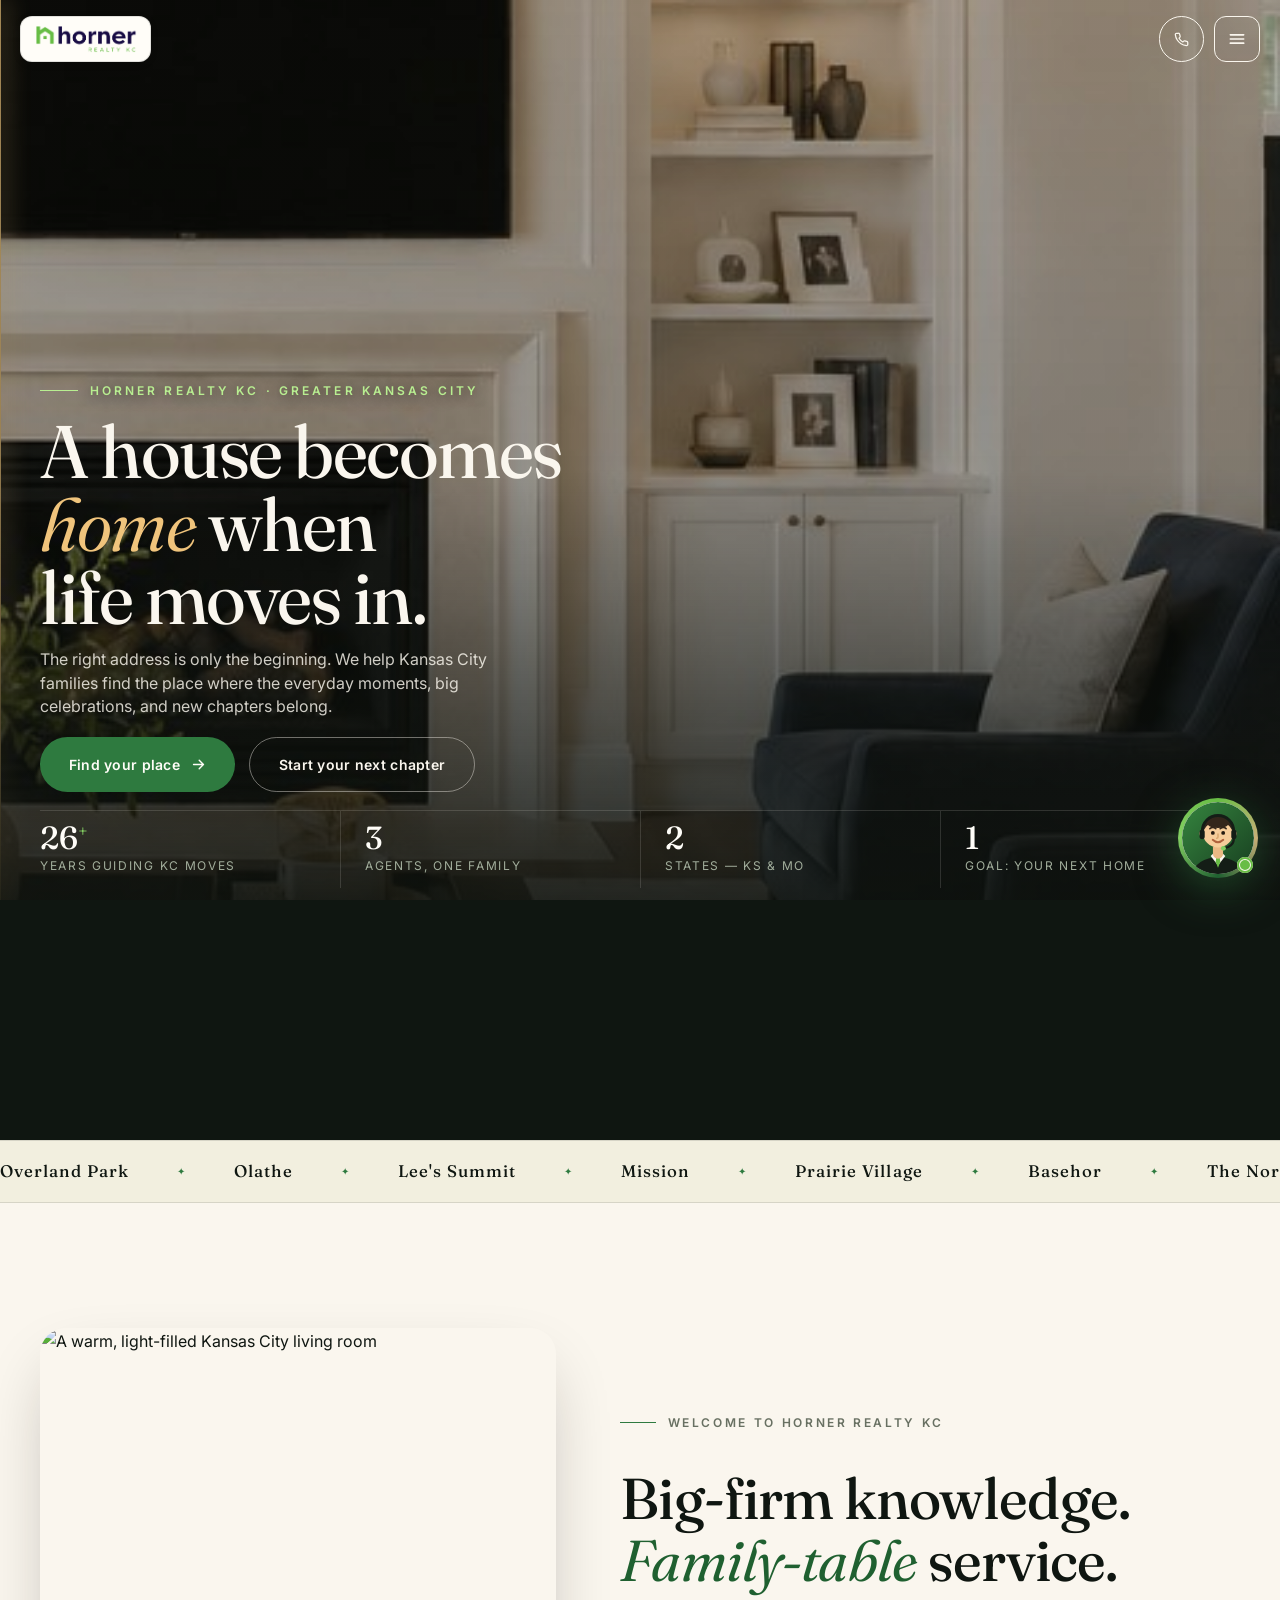
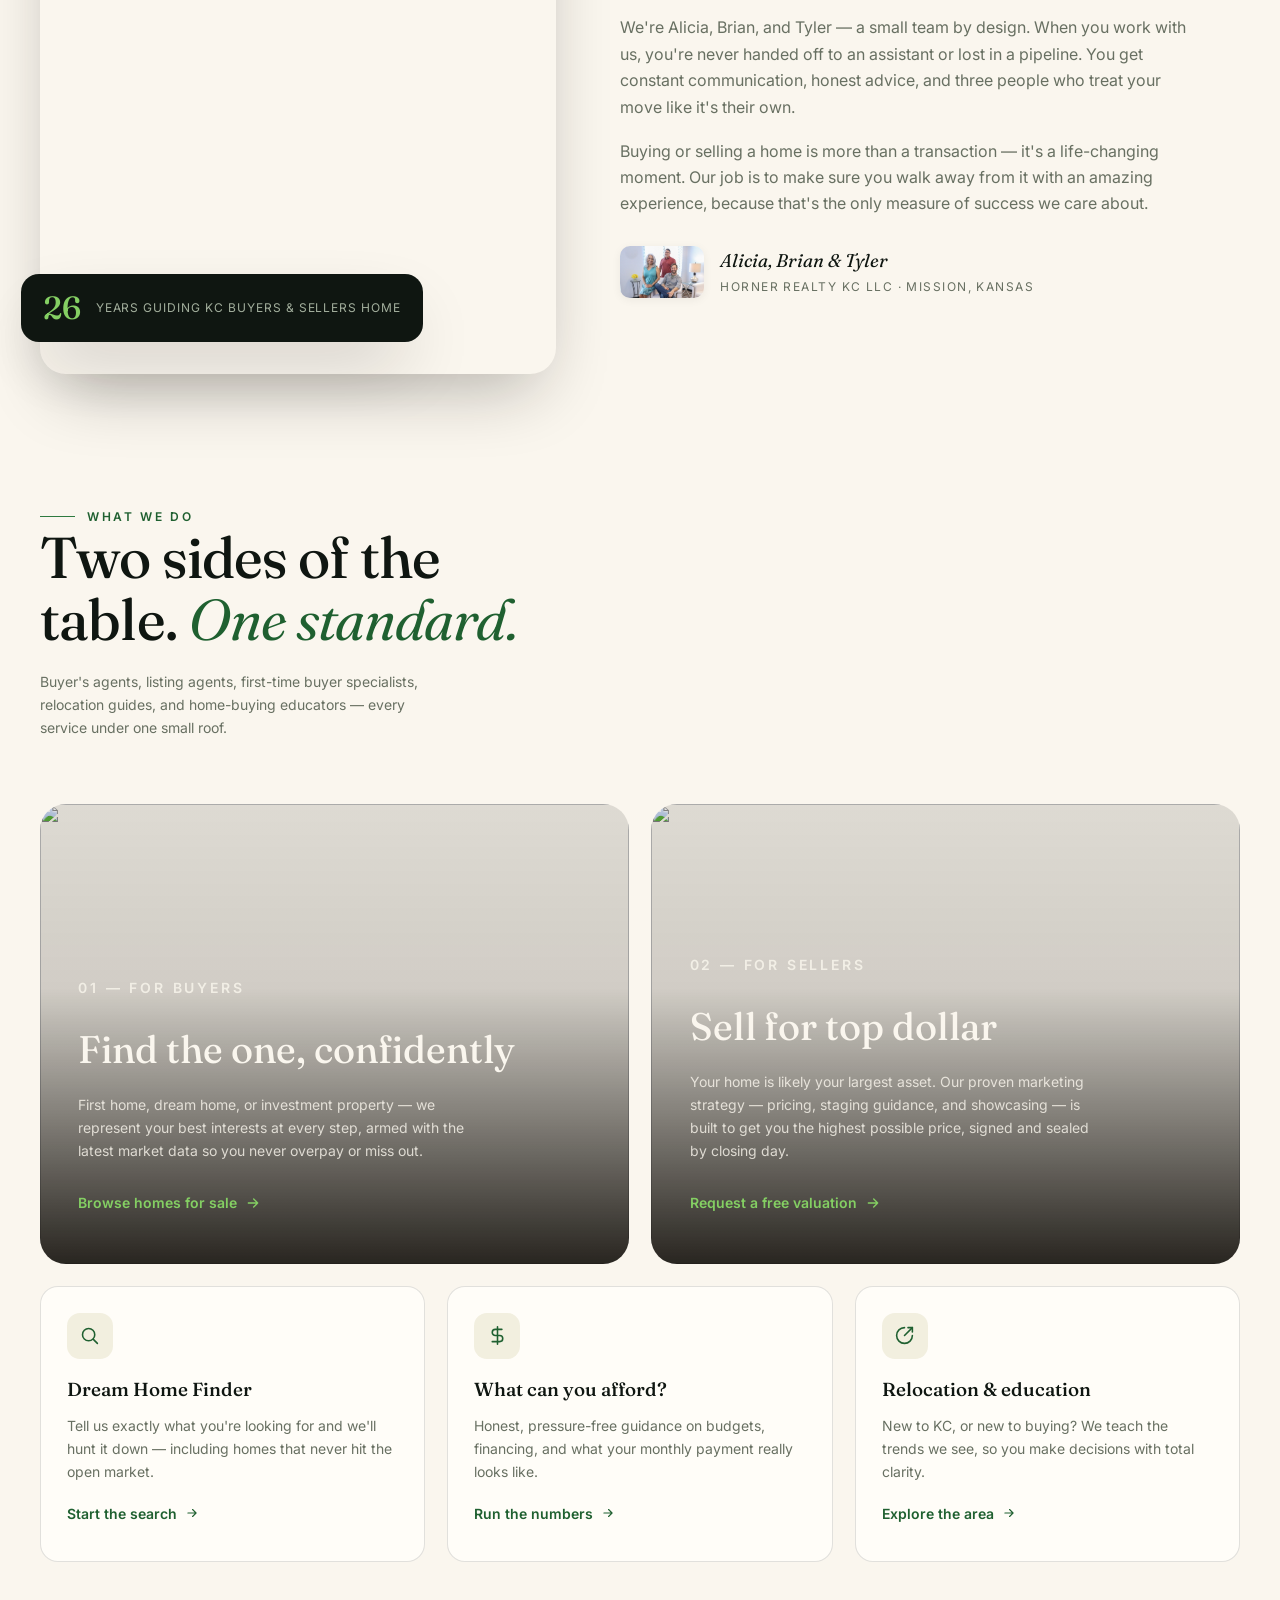
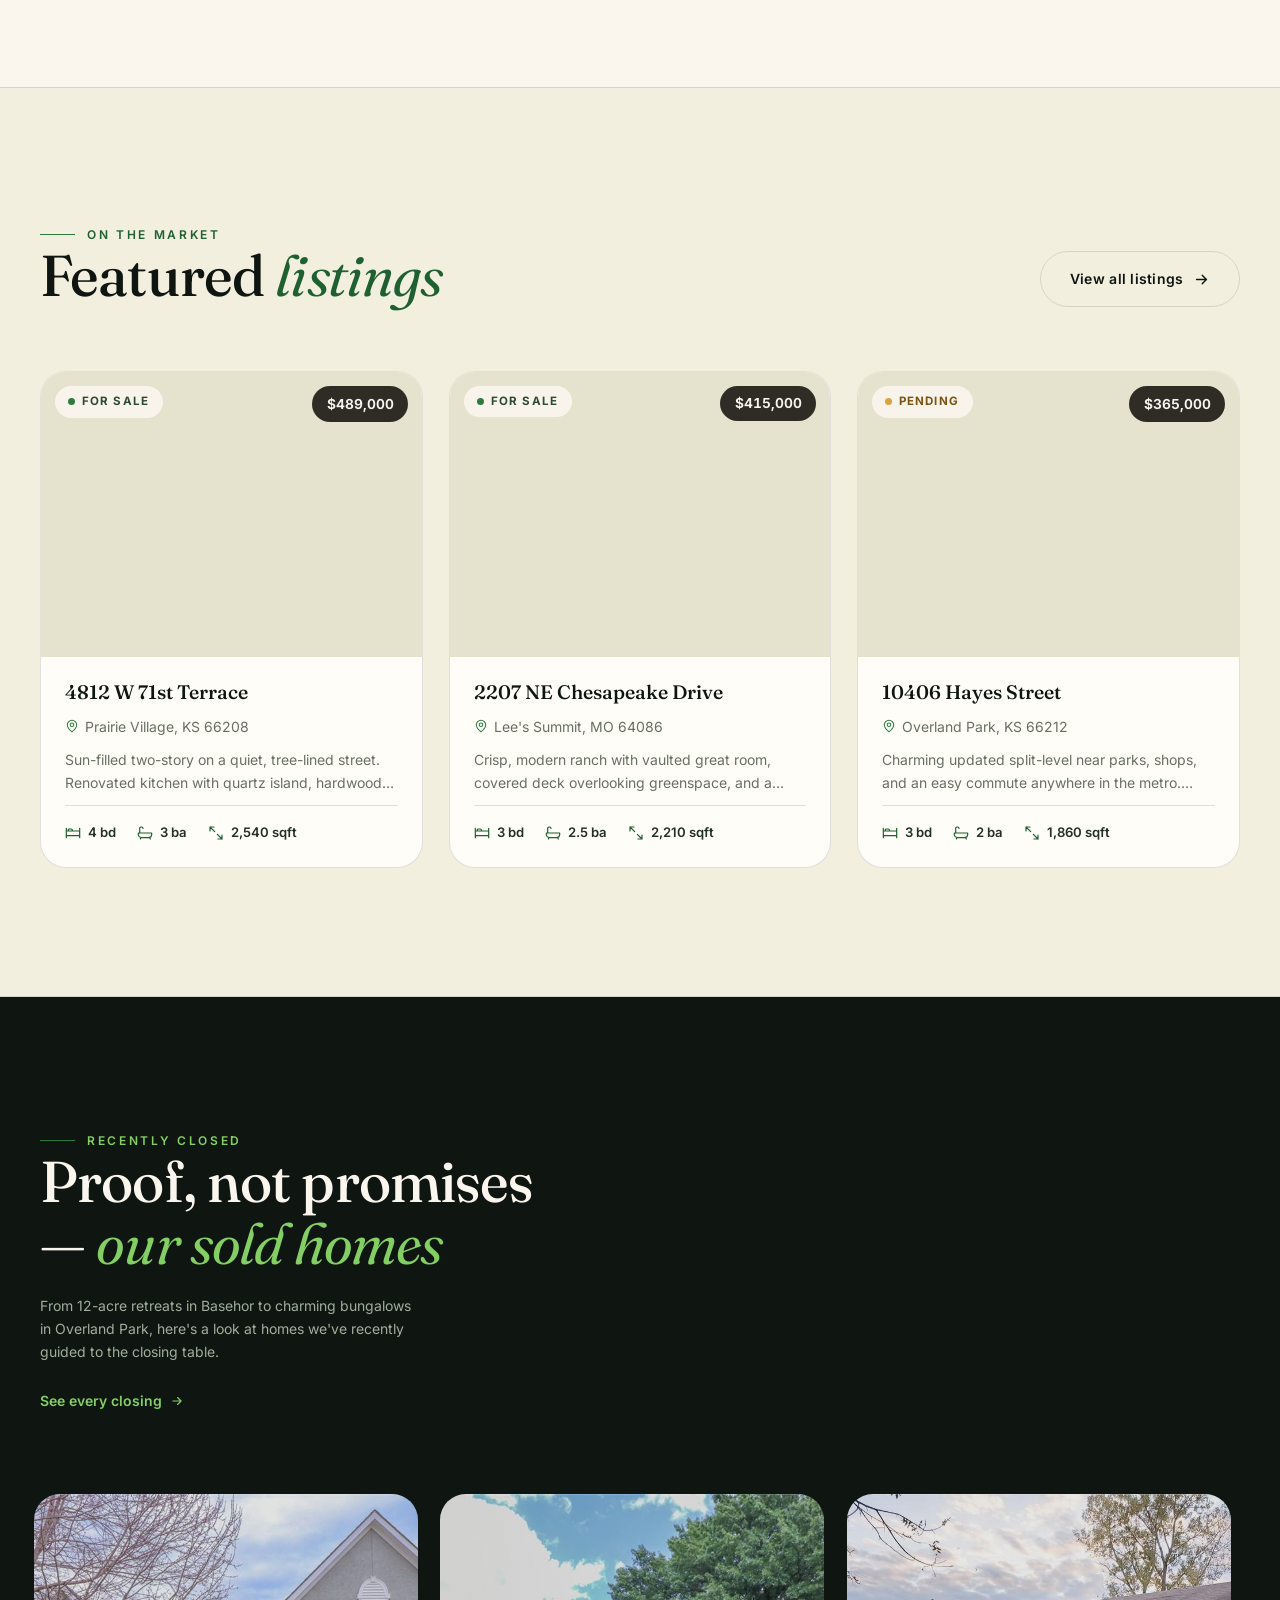
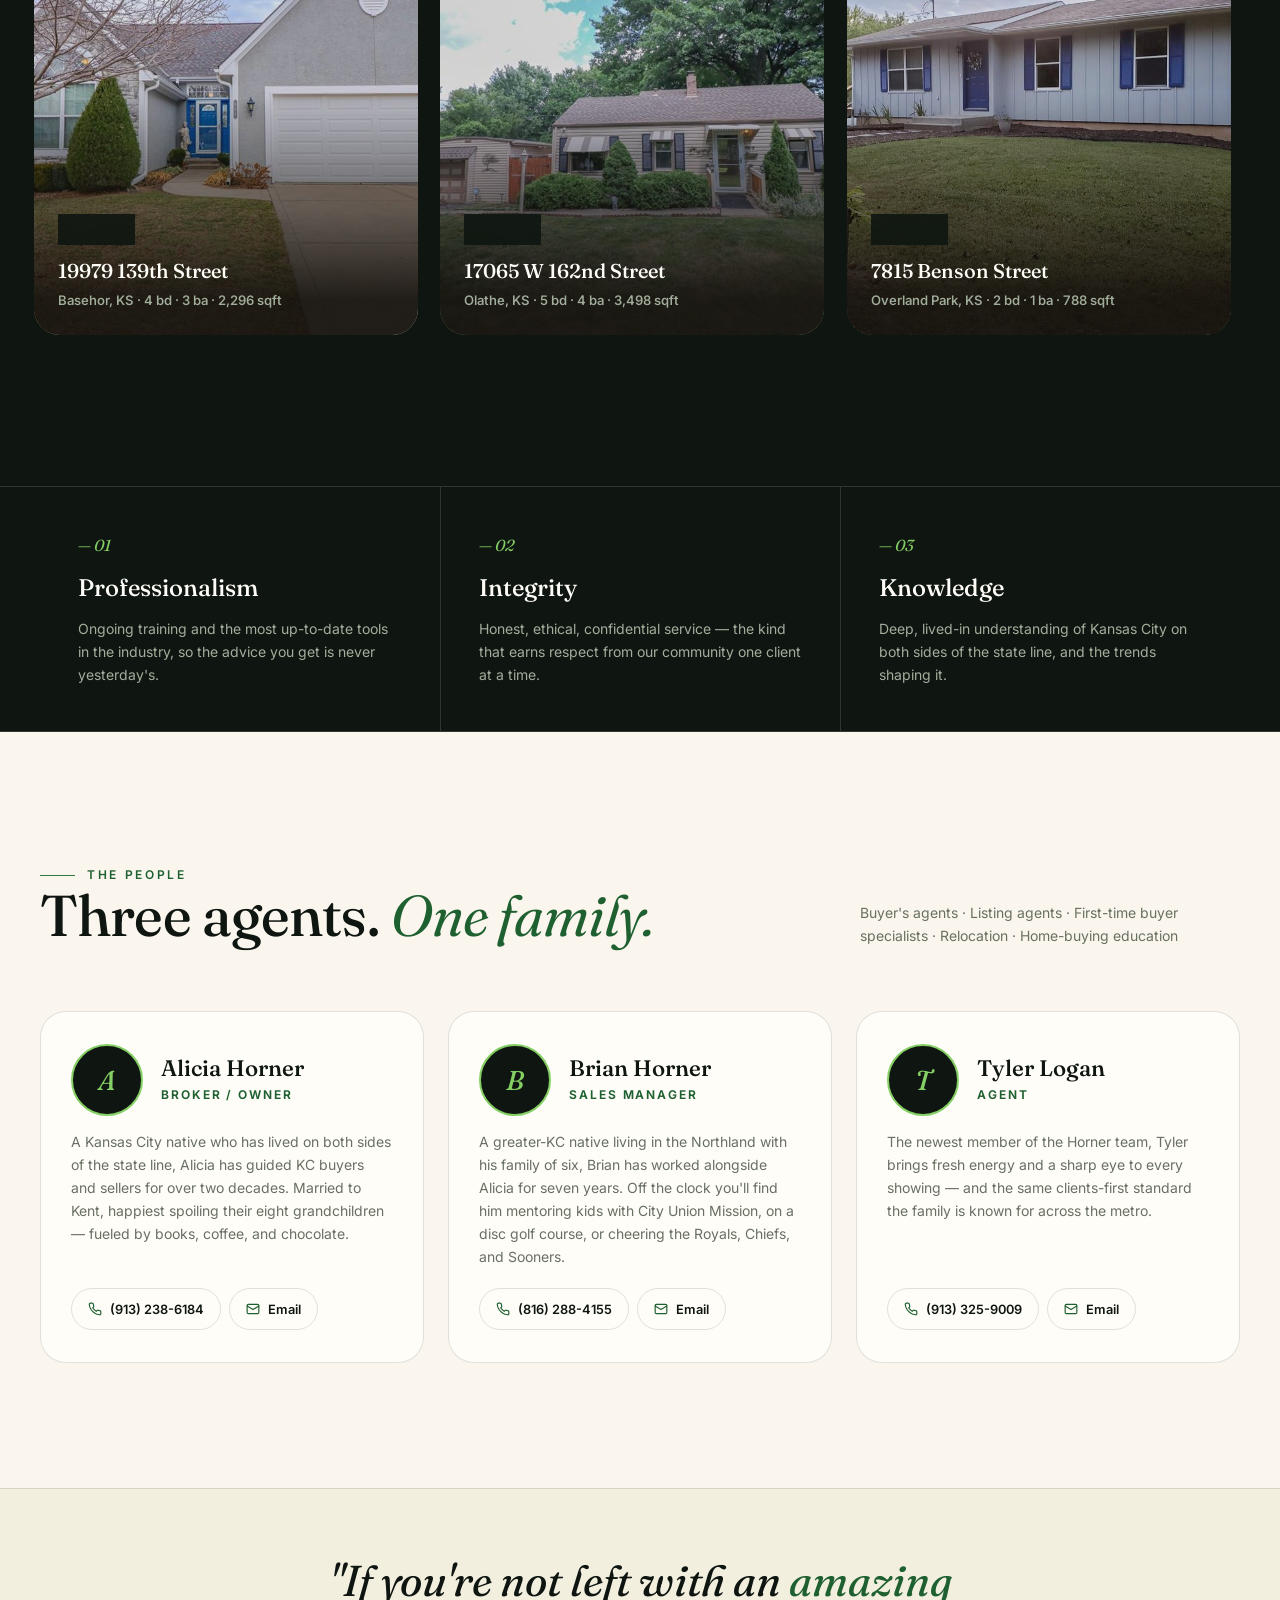
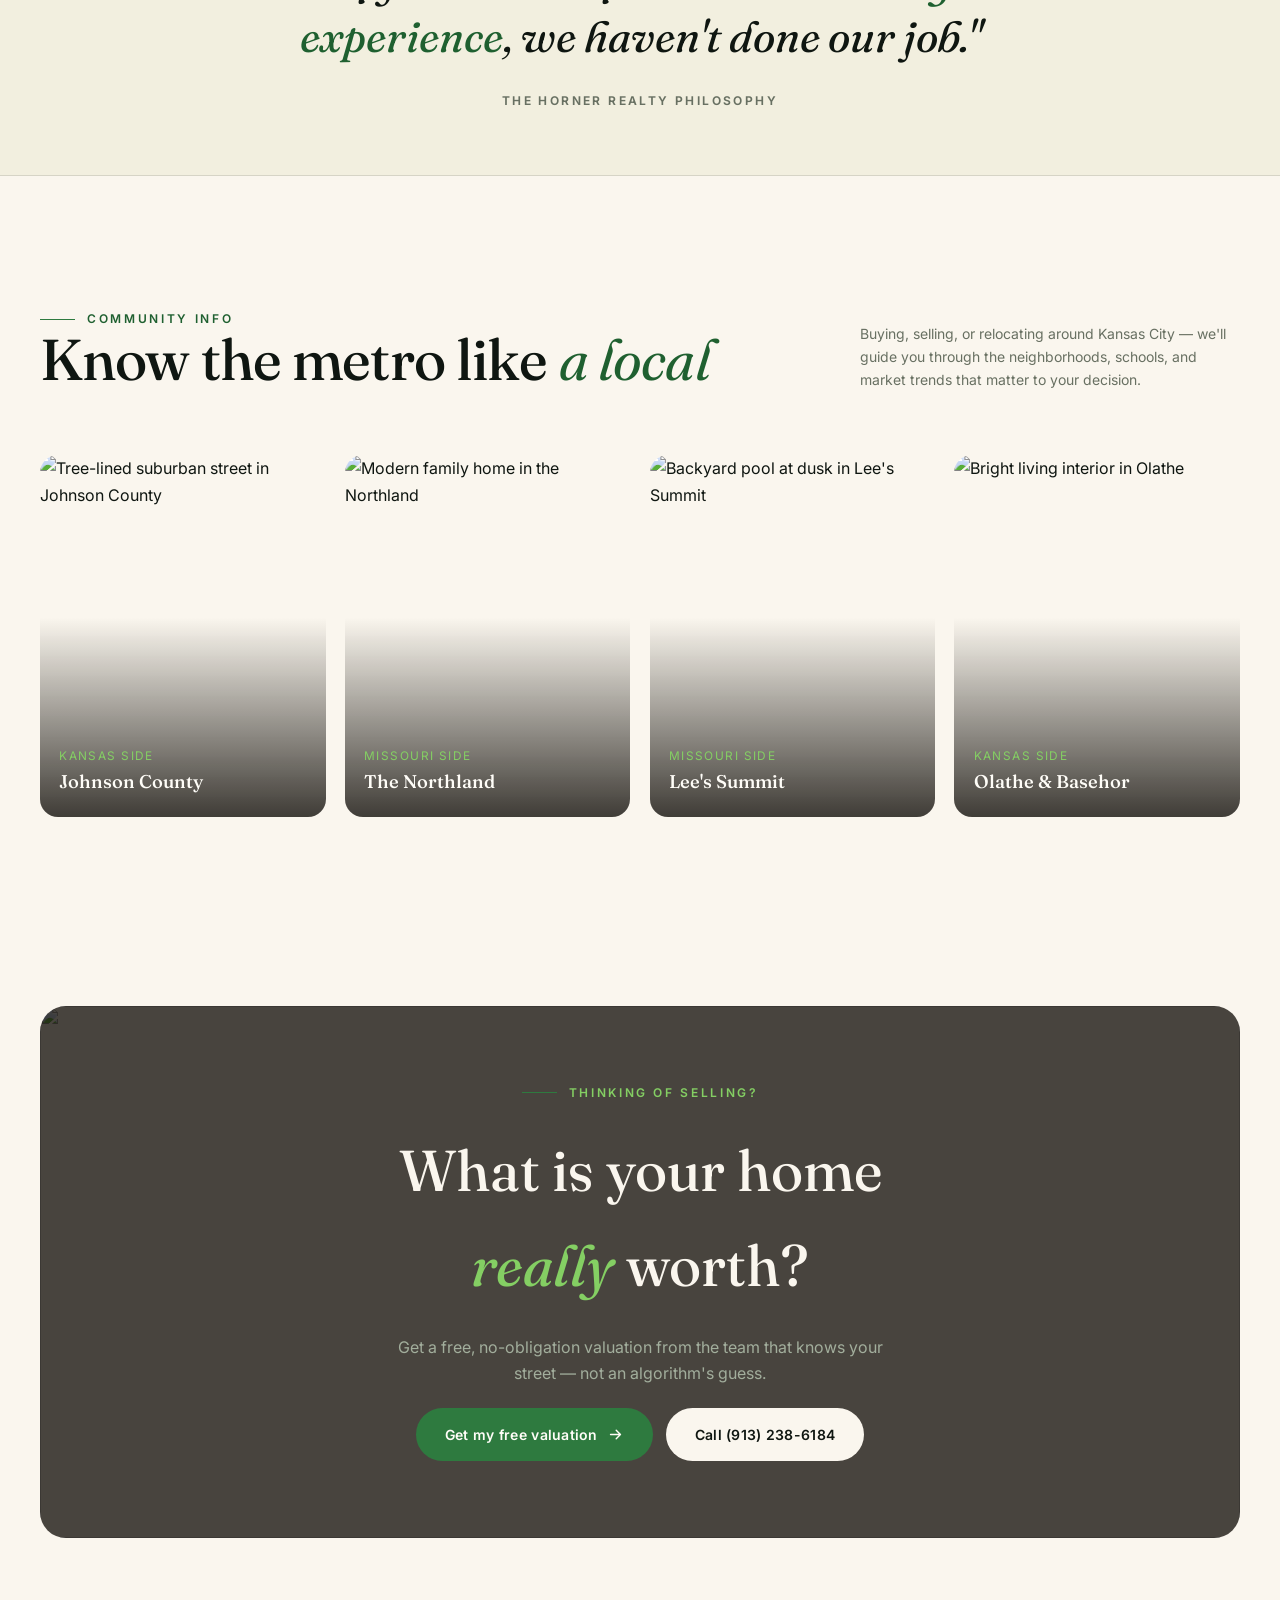
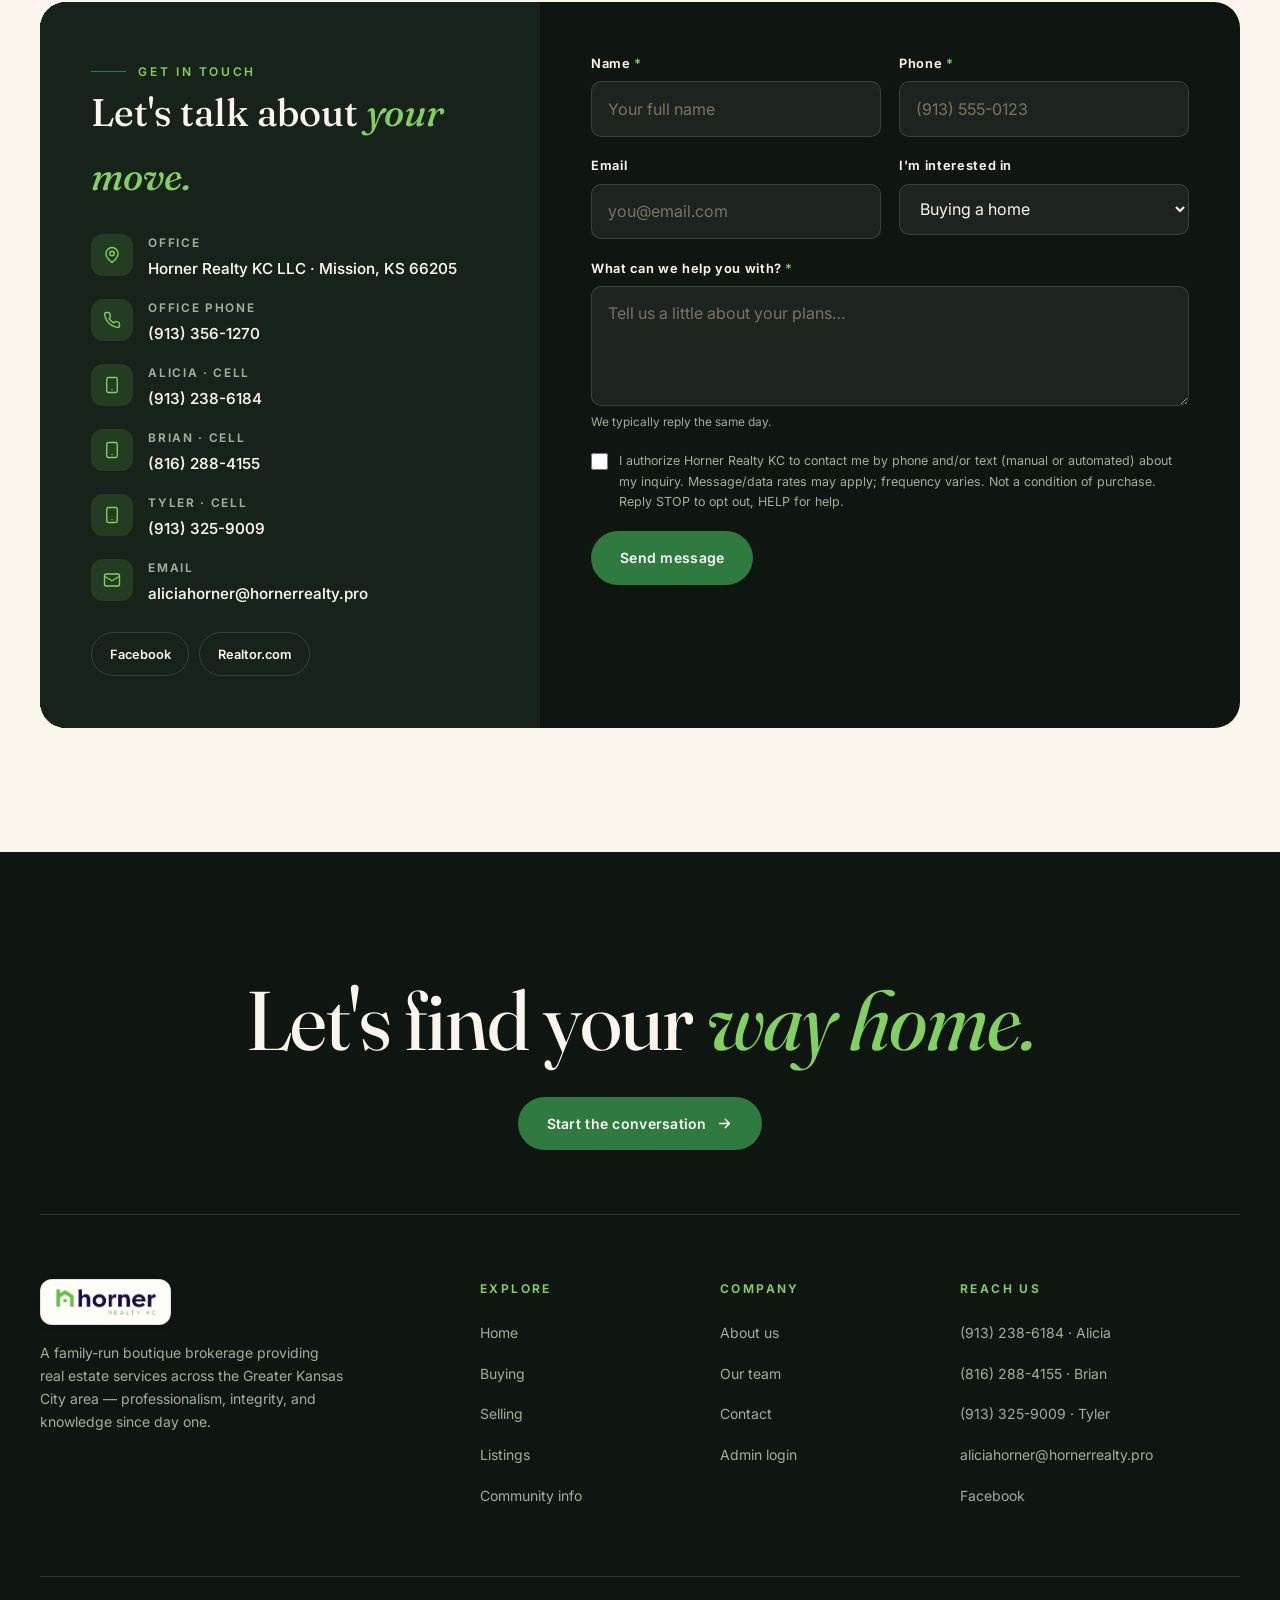
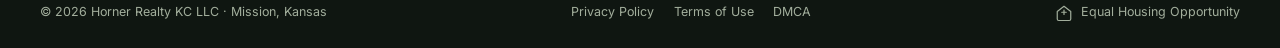
==== commit b4d01fa9: "Mobile hero: full-bleed cover + phone-aspect portrait crops (no more tiny image / sliced people) + a" ====
--- a/index.html
+++ b/index.html
@@ -52,8 +52,14 @@
     <section class="hero-stage" aria-label="From house to home">
       <div class="hero hero--story">
         <div class="hero__bg hero__story-media" aria-hidden="true">
-          <img class="hero__after" src="assets/img/hero/room-lived-in.png" alt="" fetchpriority="high">
-          <img class="hero__before" src="assets/img/hero/room-empty.png" alt="" fetchpriority="high">
+          <picture>
+            <source media="(max-width: 640px)" srcset="assets/img/hero/room-lived-in-mobile.jpg">
+            <img class="hero__after" src="assets/img/hero/room-lived-in.png" alt="" fetchpriority="high">
+          </picture>
+          <picture>
+            <source media="(max-width: 640px)" srcset="assets/img/hero/room-empty-mobile.jpg">
+            <img class="hero__before" src="assets/img/hero/room-empty.png" alt="" fetchpriority="high">
+          </picture>
           <div class="hero__seam"></div>
         </div>
         <div class="container hero__inner">
--- a/css/style.css
+++ b/css/style.css
@@ -200,6 +200,8 @@
 .brand {
   display: inline-flex; align-items: center; gap: 0.8rem;
   font-family: var(--serif);
+  flex: none;
+  position: relative; z-index: 2;
 }
 .brand__logo {
   display: inline-flex; align-items: center;
@@ -226,13 +228,18 @@
 .nav__links a[aria-current="page"] { opacity: 1; color: var(--green-3); }
 .site-header:not(.is-solid):not(.header--light) .nav__links a[aria-current="page"] { color: var(--green-2); }
 
-.nav__cta { display: flex; align-items: center; gap: 0.6rem; }
+.nav__cta {
+  display: flex; align-items: center; gap: 0.6rem;
+  position: relative; z-index: 2;
+}
 .nav__phone {
   display: inline-flex; align-items: center; gap: 0.55rem;
   padding: 0.62rem 1.25rem; min-height: 46px;
   border-radius: var(--radius-pill);
   border: 1px solid currentColor;
   font-size: var(--text-sm); font-weight: 600;
+  white-space: nowrap;
+  flex: none;
   transition: background 0.25s var(--ease), color 0.25s var(--ease), border-color 0.25s;
 }
 .nav__phone svg { width: 15px; height: 15px; }
@@ -250,9 +257,9 @@
 .nav__toggle[aria-expanded="true"] .icon-menu { display: none; }
 .nav__toggle[aria-expanded="true"] .icon-close { display: block; }
 
-@media (max-width: 900px) {
+@media (max-width: 1320px) {
   .nav__links {
-    position: fixed; inset: 0; z-index: -1;
+    position: fixed; inset: 0; z-index: 1;
     flex-direction: column; justify-content: center; gap: 0.4rem;
     background: var(--ink);
     color: var(--cream);
@@ -270,7 +277,7 @@
 /* ---------- Story hero ---------- */
 .hero-stage {
   position: relative;
-  min-height: calc(100svh + 76svh);
+  min-height: calc(100svh + 240px);
   background: var(--ink);
 }
 .hero {
@@ -312,15 +319,16 @@
   background:
     linear-gradient(to top, rgba(14, 18, 14, 0.9) 0%, rgba(14, 18, 14, 0.38) 48%, rgba(14, 18, 14, 0.3) 100%);
 }
-.hero__inner { padding-block: 9rem var(--space-5); }
+.hero__inner { padding-block: 7.5rem 1.25rem; }
 .hero__eyebrow {
   display: inline-flex; align-items: center; gap: 0.7rem;
   font-size: var(--text-xs); font-weight: 600;
   letter-spacing: 0.26em; text-transform: uppercase;
-  color: var(--green-2);
+  color: #b8ee91;
   margin-bottom: var(--space-4);
-}
-.hero__eyebrow::before { content: ""; width: 2.4rem; height: 1px; background: var(--green-2); }
+  text-shadow: 0 2px 14px rgba(0, 0, 0, 0.8);
+}
+.hero__eyebrow::before { content: ""; width: 2.4rem; height: 1px; background: currentColor; }
 .hero h1 {
   font-family: var(--serif);
   font-size: var(--text-hero);
@@ -376,19 +384,87 @@
   animation: scrollPulse 2.2s ease-in-out infinite;
 }
 @keyframes scrollPulse { 50% { transform: translateY(8px); opacity: 0.5; } }
-@media (max-width: 900px) { .hero__scroll { display: none; } }
+@media (max-width: 1440px) { .hero__scroll { display: none; } }
+
+@media (max-height: 900px) and (min-width: 641px) {
+  .hero__inner { padding-block: 6.4rem 0.75rem; }
+  .hero__eyebrow { margin-bottom: 0.9rem; }
+  .hero h1 { font-size: 4.65rem; max-width: 13ch; line-height: 0.98; }
+  .hero__sub { margin-top: 0.9rem; font-size: 1rem; line-height: 1.48; max-width: 50ch; }
+  .hero__actions { margin-top: 1.1rem; }
+  .hero__stats { margin-top: 1.15rem; }
+  .hero__stat { padding-block: 0.65rem 0.75rem; }
+  .hero__stat strong { font-size: 2rem; line-height: 1; }
+}
+
+@media (max-height: 740px) and (min-width: 641px) {
+  .hero__inner { padding-top: 5.6rem; }
+  .hero h1 { font-size: 3.9rem; }
+  .hero__sub { font-size: 0.94rem; }
+  .hero__actions { margin-top: 0.8rem; }
+  .hero__actions .btn { min-height: 44px; padding-block: 0.75rem; }
+  .hero__stats { margin-top: 0.8rem; }
+  .hero__stat { padding-block: 0.5rem; }
+  .hero__stat strong { font-size: 1.65rem; }
+  .hero__stat span { font-size: 0.66rem; letter-spacing: 0.1em; }
+}
+
+@media (max-width: 1000px) and (min-width: 641px) {
+  .hero h1 { font-size: 4.5rem; }
+}
+
 @media (max-width: 640px) {
-  .hero-stage { min-height: calc(100svh + 72svh); }
-  .hero--story { justify-content: flex-start; }
-  .hero__inner { padding-block: 6.7rem 1rem; }
-  .hero h1 { font-size: 2.7rem; line-height: 0.98; }
-  .hero__sub { margin-top: 1rem; font-size: 1rem; line-height: 1.5; }
-  .hero__actions { margin-top: 1.4rem; gap: 0.6rem; }
-  .hero__stats { margin-top: 1.45rem; grid-template-columns: repeat(2, minmax(0, 1fr)); }
-  .hero__stat { padding-block: 0.72rem; }
-  .hero__stat:nth-child(odd) { padding-right: 0.85rem; }
-  .hero__stat:nth-child(even) { border-left: 1px solid var(--line-on-ink); padding-left: 0.85rem; }
-  .hero__stat span { font-size: 0.66rem; letter-spacing: 0.11em; }
+  /* Full-bleed cover hero on mobile (was a small letterboxed strip).
+     The scroll-story is JS-disabled here; a CSS animation auto-plays the
+     empty -> staged reveal so it feels "cool full-screen" on touch. */
+  .hero-stage { min-height: 100svh; }
+  .hero--story {
+    position: static; height: auto; min-height: 100svh;
+    justify-content: flex-end;
+  }
+  .hero__story-media { background: var(--ink); }
+  .hero__story-media img {
+    position: absolute; inset: 0; top: 0; bottom: 0;
+    width: 100%; height: 100%;
+    aspect-ratio: auto;
+    object-fit: cover; object-position: center;
+  }
+  .hero__before { animation: hrReveal 3.4s var(--ease) 0.7s forwards; }
+  .hero__seam {
+    top: 0; bottom: 0; height: auto;
+    animation: hrSeam 3.4s var(--ease) 0.7s forwards;
+  }
+  @keyframes hrReveal { from { clip-path: inset(0 0 0 0); } to { clip-path: inset(0 100% 0 0); } }
+  @keyframes hrSeam { 0% { left: 0; opacity: 0.9; } 90% { opacity: 0.9; } 100% { left: 100%; opacity: 0; } }
+  .hero::after {
+    background:
+      linear-gradient(to top, rgba(14, 18, 14, 0.95) 0%, rgba(14, 18, 14, 0.6) 38%, rgba(14, 18, 14, 0.34) 68%, rgba(14, 18, 14, 0.5) 100%);
+  }
+  .hero__inner { width: min(var(--container), 100% - 2rem); padding-block: 6.2rem 1.7rem; }
+  .hero__eyebrow { margin-bottom: 0.7rem; font-size: 0.66rem; letter-spacing: 0.16em; }
+  .hero h1 { font-size: 2.5rem; line-height: 1.0; max-width: 14ch; text-shadow: 0 2px 24px rgba(0, 0, 0, 0.5); }
+  .hero__sub { margin-top: 0.85rem; font-size: 0.95rem; line-height: 1.45; text-shadow: 0 1px 12px rgba(0, 0, 0, 0.55); }
+  .hero__actions { margin-top: 1.1rem; gap: 0.6rem; }
+  .hero__actions .btn { min-height: 46px; padding: 0.75rem 1.2rem; font-size: 0.82rem; }
+  .hero__stats { margin-top: 1.3rem; grid-template-columns: repeat(2, minmax(0, 1fr)); gap: 0; }
+  .hero__stat { min-width: 0; padding-block: 0.6rem; }
+  .hero__stat:nth-child(odd) { padding-right: 0.9rem; }
+  .hero__stat:nth-child(even) { border-left: 1px solid var(--line-on-ink); padding-left: 0.9rem; }
+  .hero__stat strong { font-size: 1.6rem; line-height: 1; }
+  .hero__stat span { font-size: 0.6rem; letter-spacing: 0.09em; overflow-wrap: anywhere; }
+}
+
+@media (max-width: 640px) and (min-height: 750px) {
+  .hero__inner { padding-top: 6.45rem; }
+  .hero__eyebrow { margin-bottom: 0.8rem; }
+  .hero h1 { font-size: 2.65rem; }
+  .hero__sub { margin-top: 0.9rem; font-size: 1rem; line-height: 1.48; }
+  .hero__actions { margin-top: 1.15rem; gap: 0.65rem; }
+  .hero__actions .btn { min-height: 46px; padding-inline: 1.25rem; font-size: 0.84rem; }
+  .hero__stats { margin-top: 1.15rem; }
+  .hero__stat { padding-block: 0.65rem; }
+  .hero__stat strong { font-size: 1.75rem; }
+  .hero__stat span { font-size: 0.62rem; }
 }
 @media (prefers-reduced-motion: reduce) {
   .hero-stage { min-height: 100svh; }
--- a/css/agent.css
+++ b/css/agent.css
@@ -13,7 +13,11 @@
   align-items: flex-end;
   gap: 1rem;
   font-family: var(--sans);
-}
+  pointer-events: none;
+}
+
+.hra-panel,
+.hra-fab-wrap { pointer-events: auto; }
 
 /* ---------- Floating avatar button ---------- */
 .hra-fab-wrap {
@@ -370,6 +374,17 @@
 }
 .hra-foot b { color: var(--green-2); font-weight: 650; }
 
+@media (max-width: 1500px), (max-height: 900px) {
+  .hra-bubble { display: none; }
+}
+
+@media (max-width: 640px) {
+  .hra-root { right: 0.75rem; bottom: 0.75rem; }
+  .hra-fab { width: 56px; height: 56px; }
+  .hra-presence { width: 14px; height: 14px; }
+  .hra-panel { width: min(358px, calc(100vw - 1.5rem)); border-radius: 18px; }
+}
+
 @media (prefers-reduced-motion: reduce) {
   .hra-fab-wrap, .hra-fab::before, .hra-avatar::before, .hra-presence::after,
   .hra-bubble, .hra-btn--start::after, .hra-eq i { animation: none !important; }
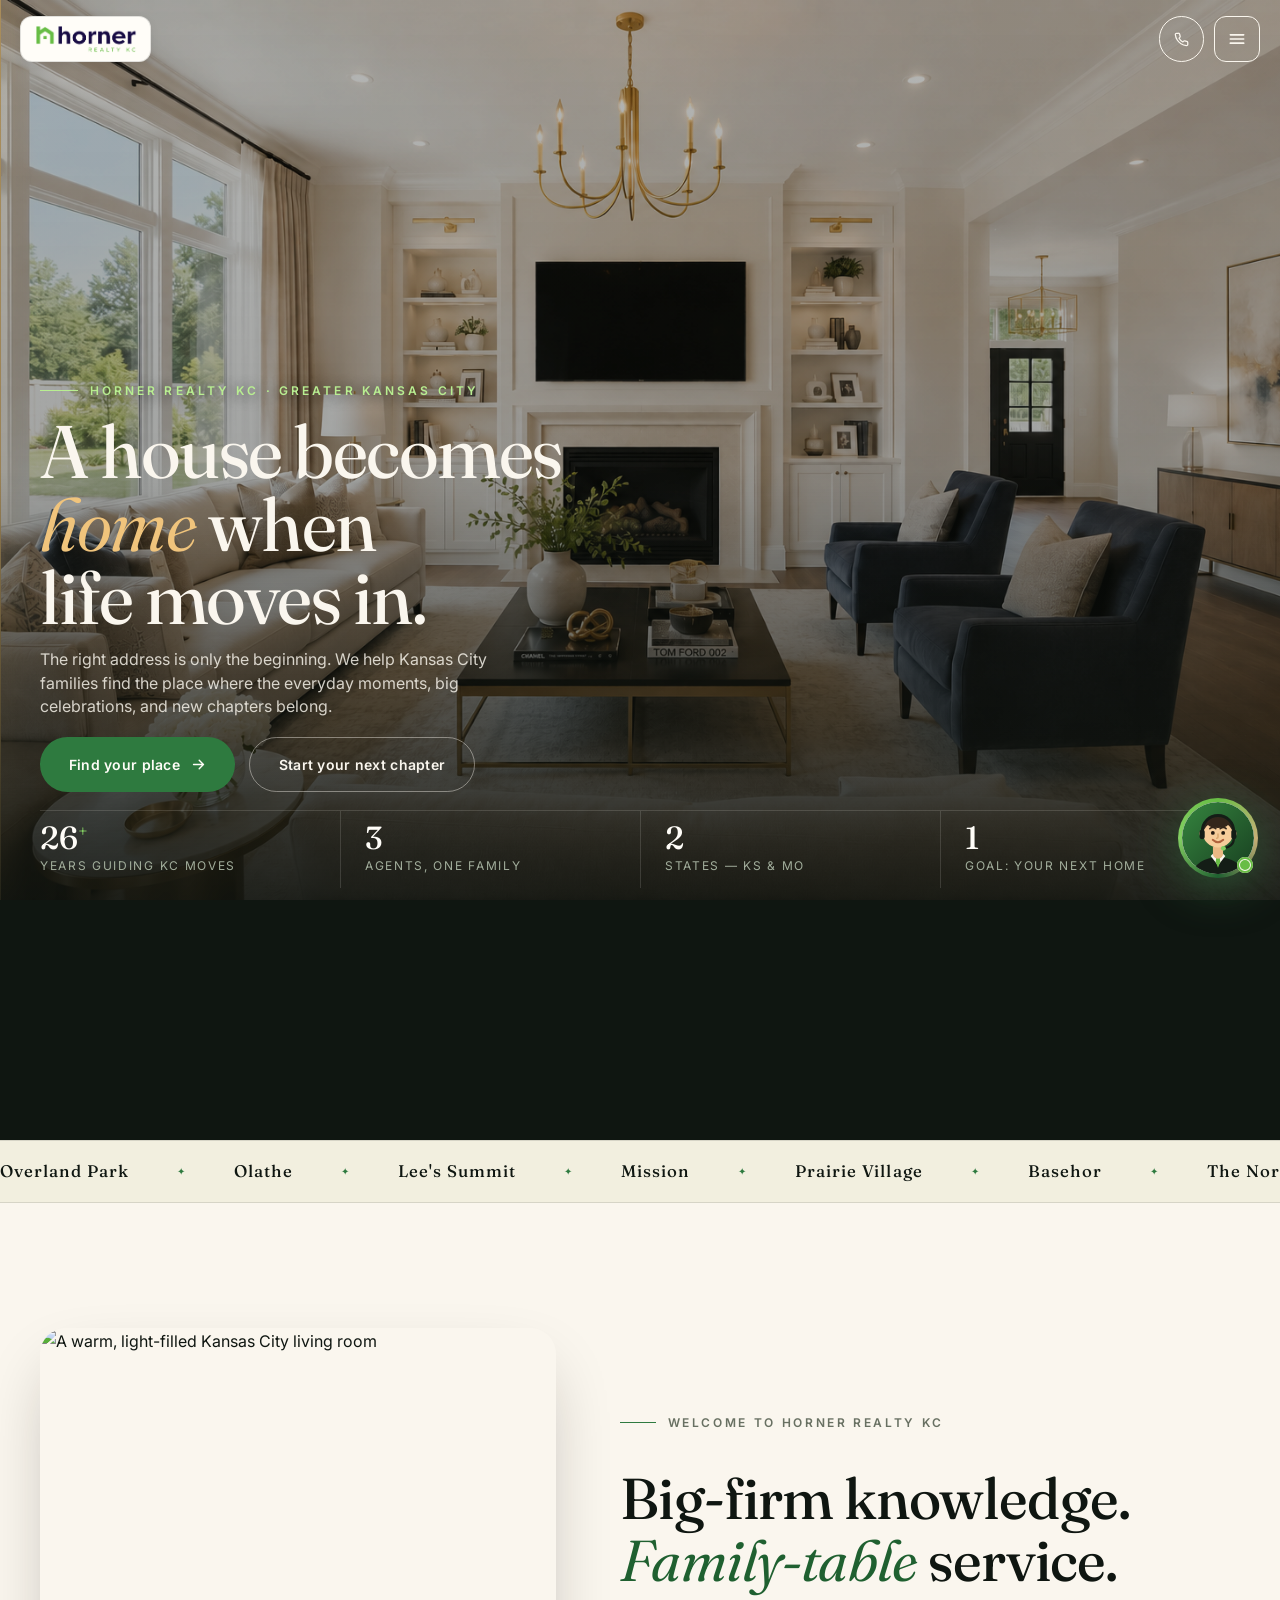
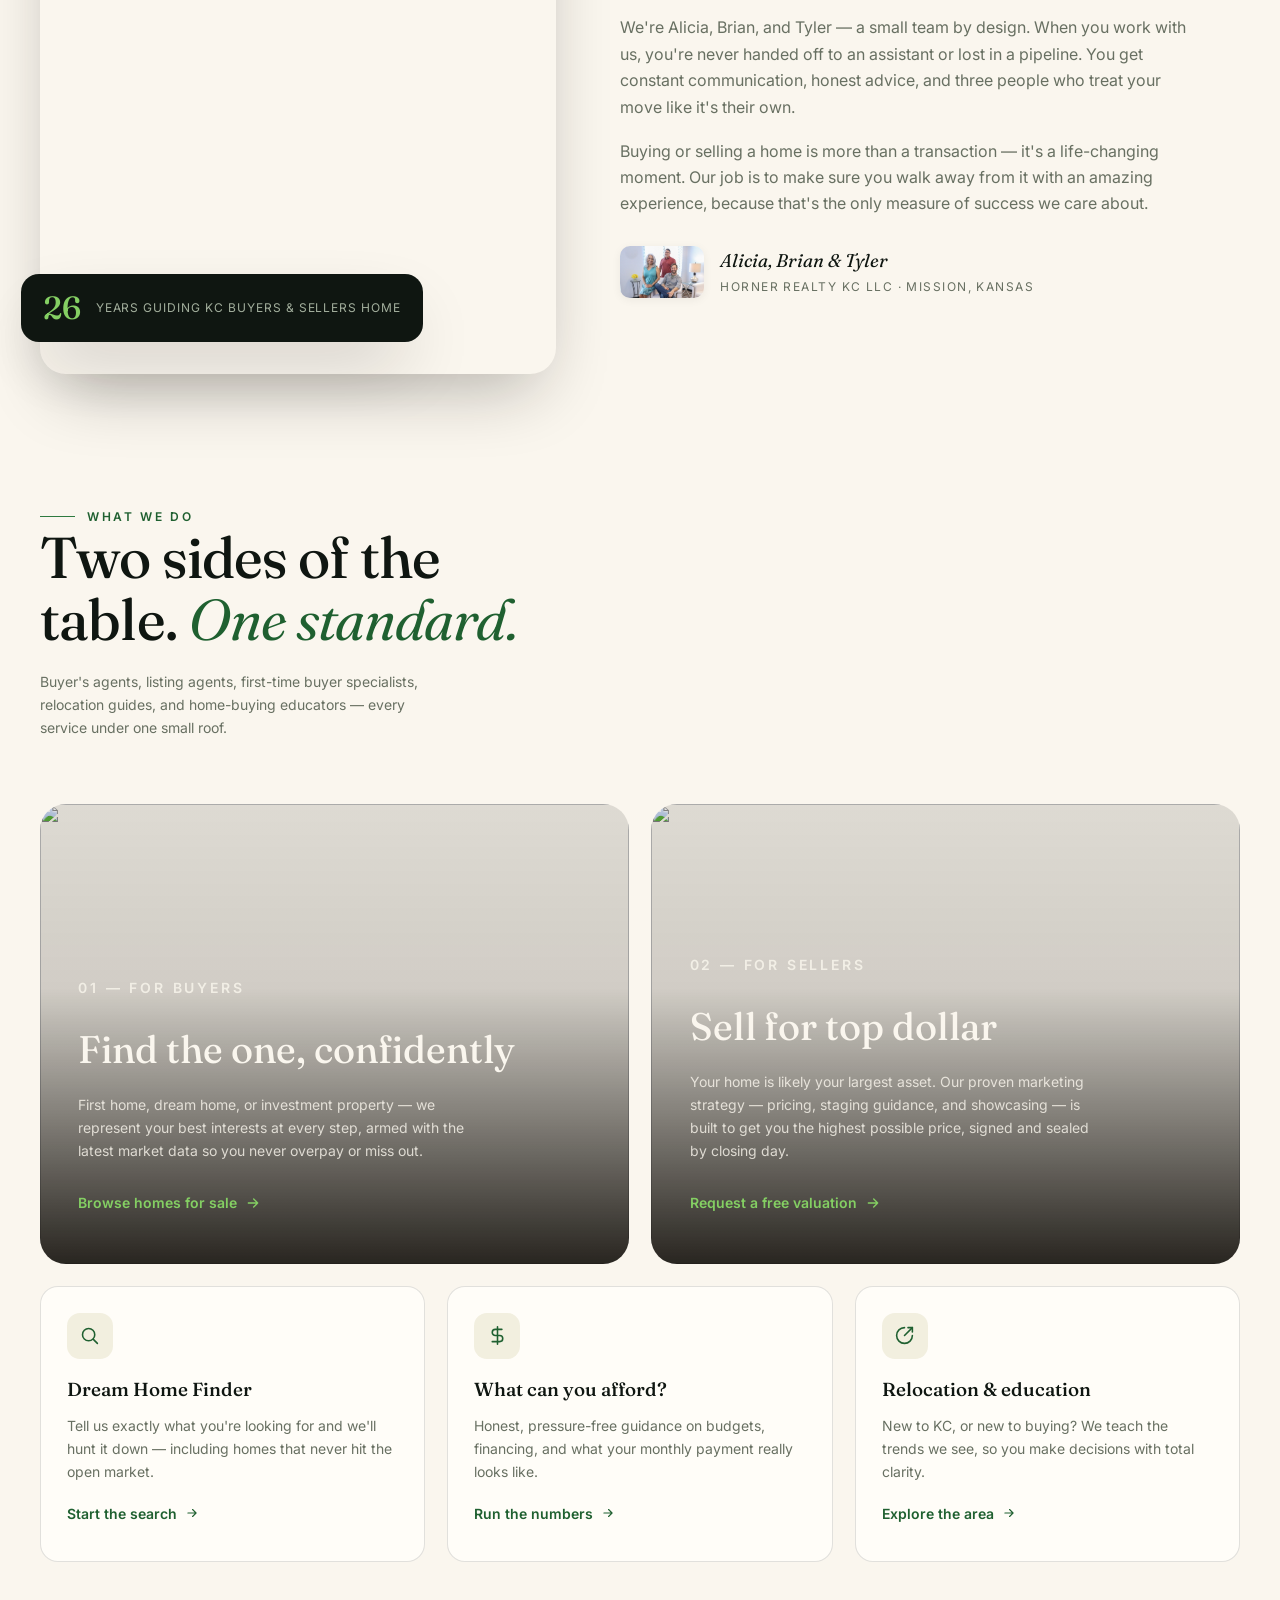
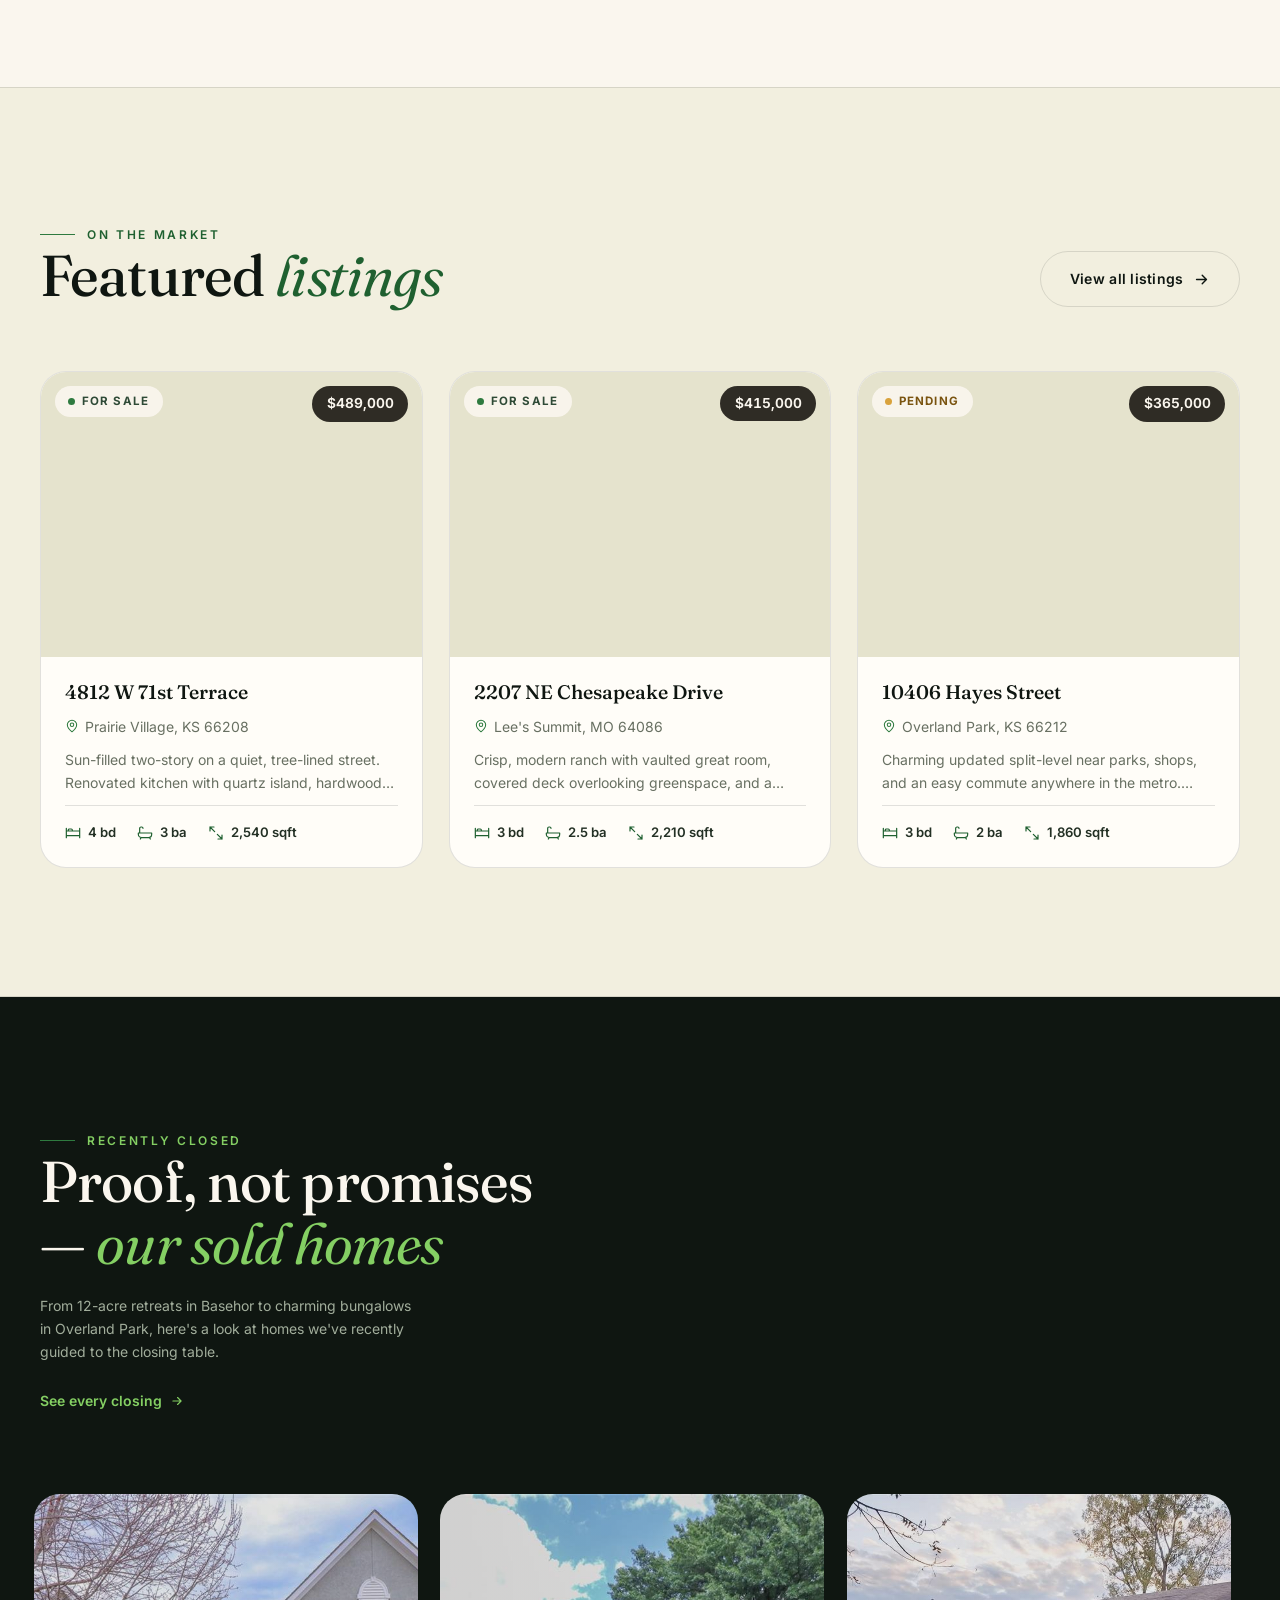
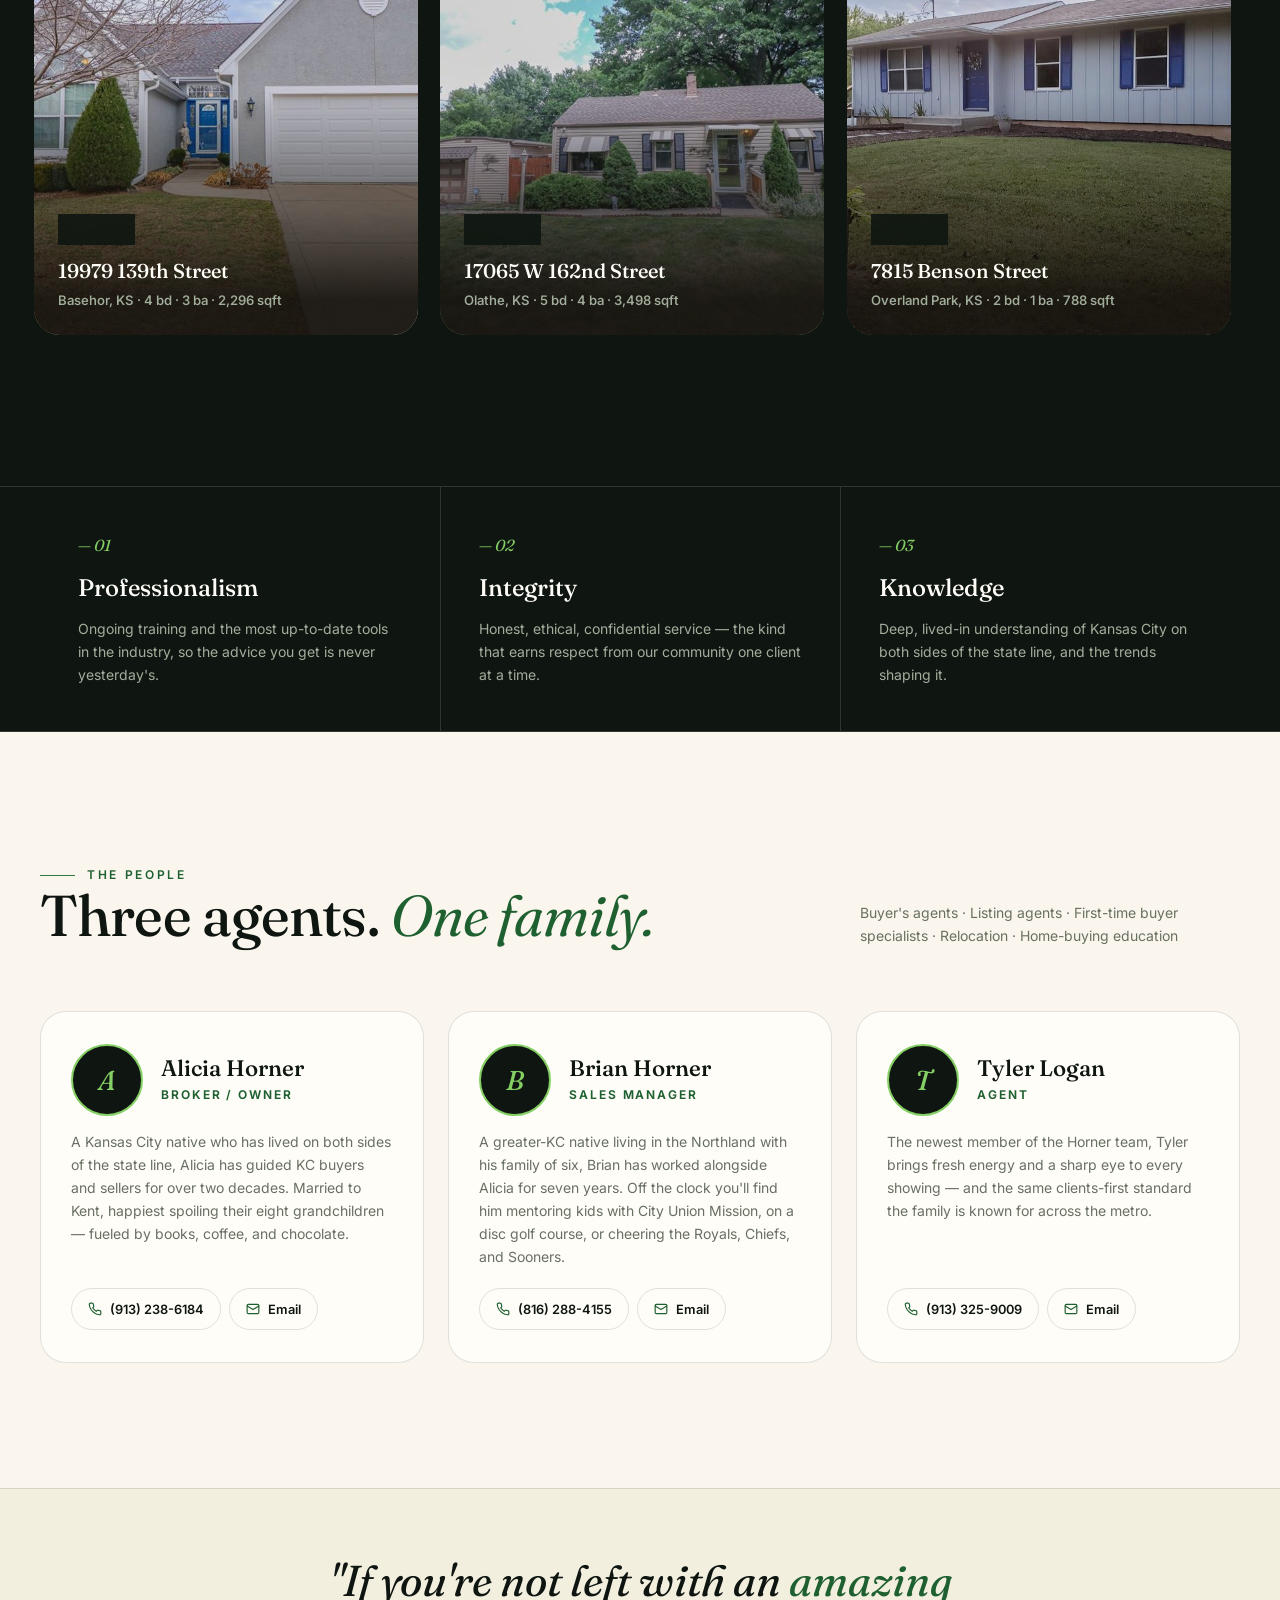
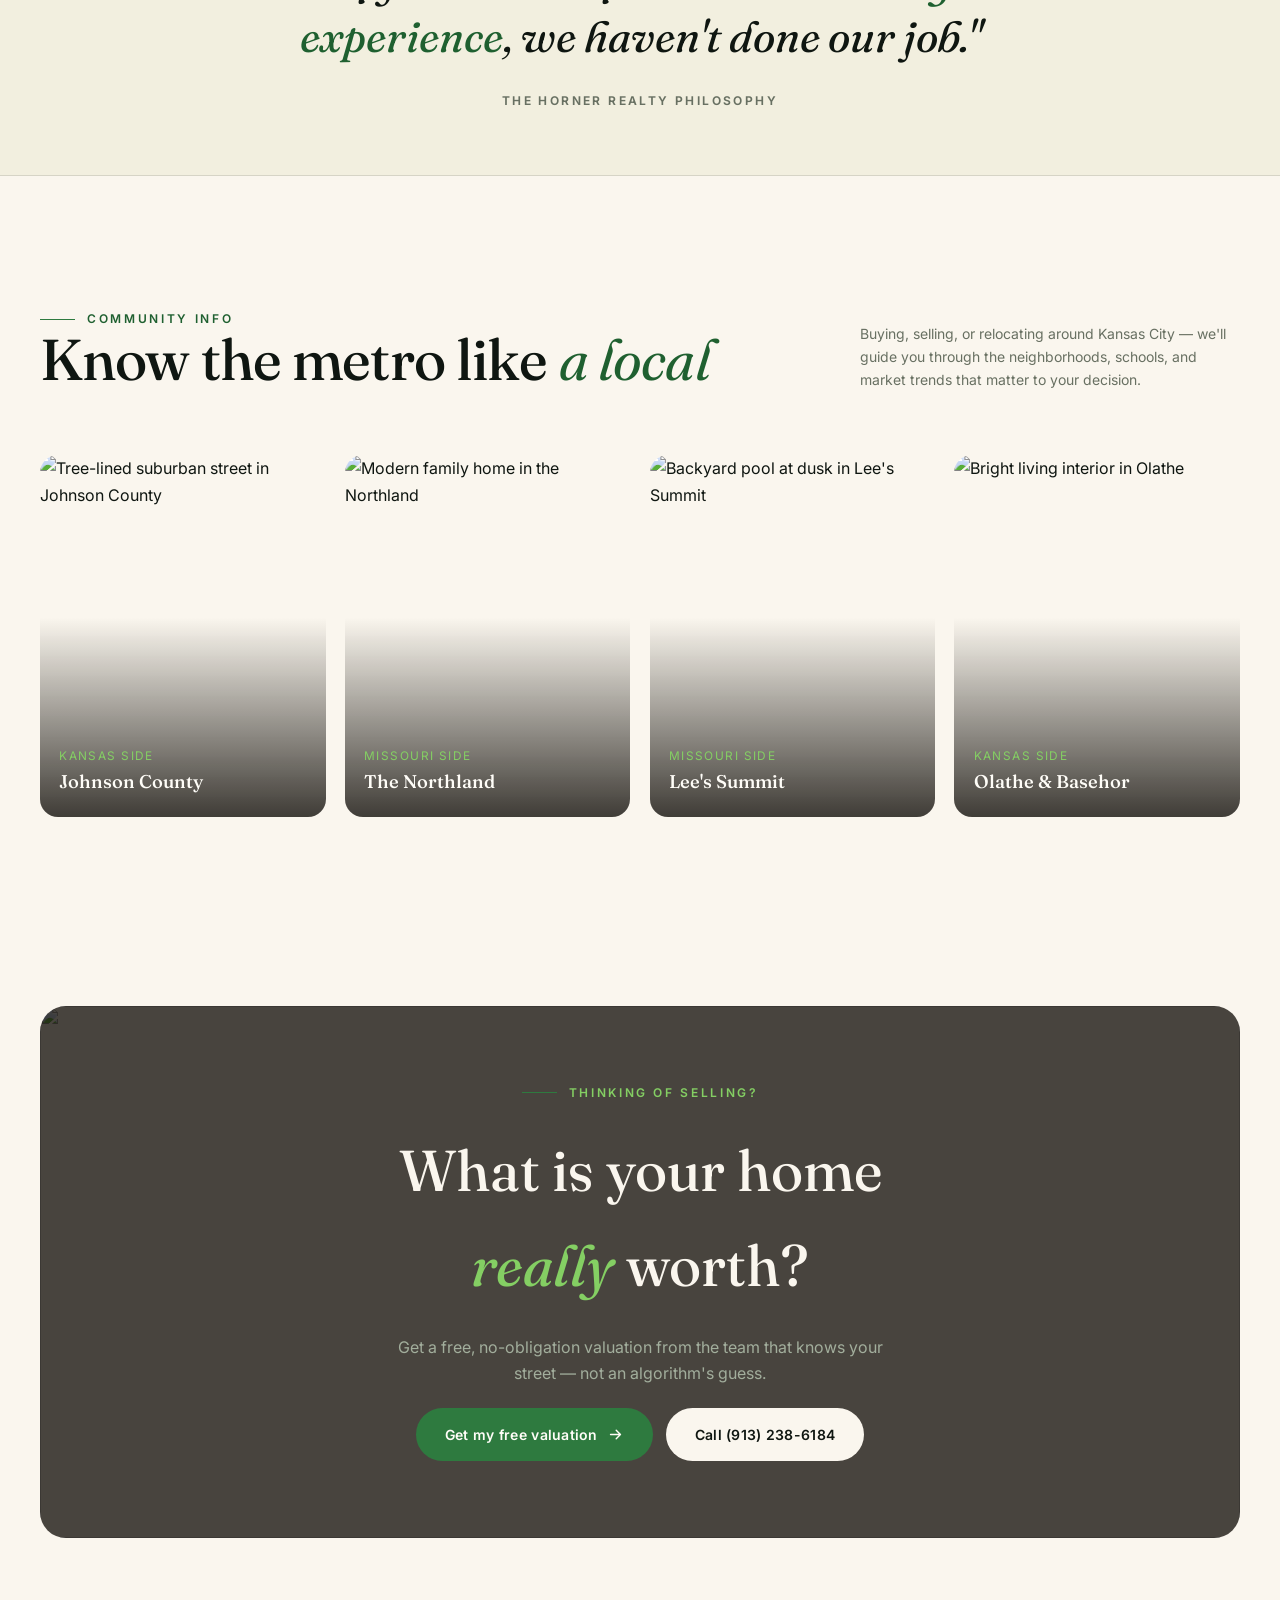
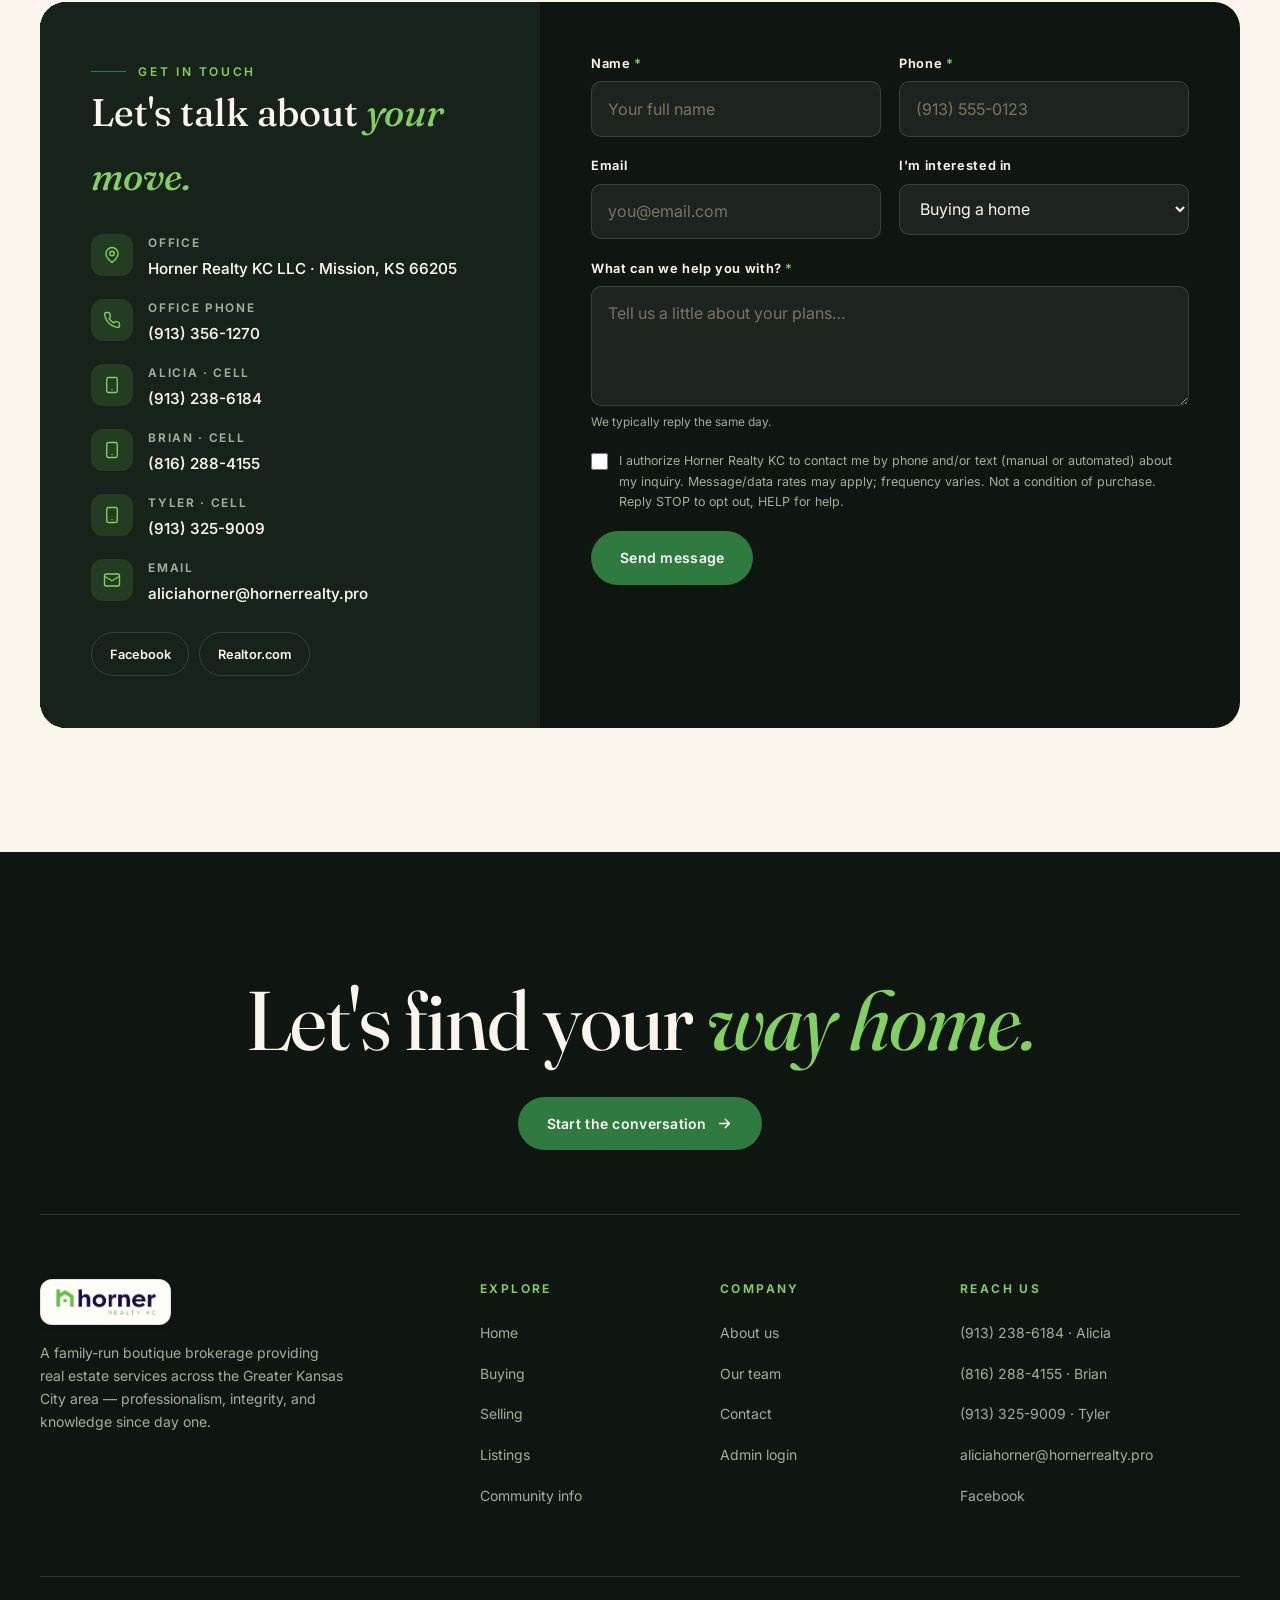
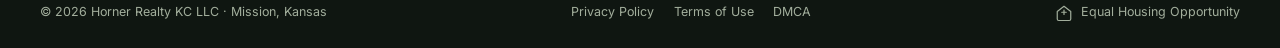
==== commit c2c14c6c: "Revert "Mobile hero: full-bleed cover + phone-aspect portrait crops (no more tiny image / sliced peo" ====
--- a/index.html
+++ b/index.html
@@ -52,14 +52,8 @@
     <section class="hero-stage" aria-label="From house to home">
       <div class="hero hero--story">
         <div class="hero__bg hero__story-media" aria-hidden="true">
-          <picture>
-            <source media="(max-width: 640px)" srcset="assets/img/hero/room-lived-in-mobile.jpg">
-            <img class="hero__after" src="assets/img/hero/room-lived-in.png" alt="" fetchpriority="high">
-          </picture>
-          <picture>
-            <source media="(max-width: 640px)" srcset="assets/img/hero/room-empty-mobile.jpg">
-            <img class="hero__before" src="assets/img/hero/room-empty.png" alt="" fetchpriority="high">
-          </picture>
+          <img class="hero__after" src="assets/img/hero/room-lived-in.png" alt="" fetchpriority="high">
+          <img class="hero__before" src="assets/img/hero/room-empty.png" alt="" fetchpriority="high">
           <div class="hero__seam"></div>
         </div>
         <div class="container hero__inner">
--- a/css/style.css
+++ b/css/style.css
@@ -414,44 +414,35 @@
 }
 
 @media (max-width: 640px) {
-  /* Full-bleed cover hero on mobile (was a small letterboxed strip).
-     The scroll-story is JS-disabled here; a CSS animation auto-plays the
-     empty -> staged reveal so it feels "cool full-screen" on touch. */
-  .hero-stage { min-height: 100svh; }
-  .hero--story {
-    position: static; height: auto; min-height: 100svh;
-    justify-content: flex-end;
+  .hero-stage { min-height: calc(100svh + 180px); }
+  .hero--story { justify-content: flex-start; }
+  .hero__story-media { background: #17140f; }
+  .hero__story-media img {
+    top: 78px;
+    bottom: auto;
+    height: auto;
+    aspect-ratio: 3 / 2;
+    object-fit: contain;
+    object-position: center top;
   }
-  .hero__story-media { background: var(--ink); }
-  .hero__story-media img {
-    position: absolute; inset: 0; top: 0; bottom: 0;
-    width: 100%; height: 100%;
-    aspect-ratio: auto;
-    object-fit: cover; object-position: center;
-  }
-  .hero__before { animation: hrReveal 3.4s var(--ease) 0.7s forwards; }
-  .hero__seam {
-    top: 0; bottom: 0; height: auto;
-    animation: hrSeam 3.4s var(--ease) 0.7s forwards;
-  }
-  @keyframes hrReveal { from { clip-path: inset(0 0 0 0); } to { clip-path: inset(0 100% 0 0); } }
-  @keyframes hrSeam { 0% { left: 0; opacity: 0.9; } 90% { opacity: 0.9; } 100% { left: 100%; opacity: 0; } }
+  .hero__seam { top: 78px; bottom: auto; height: calc(100vw * 2 / 3); }
   .hero::after {
     background:
-      linear-gradient(to top, rgba(14, 18, 14, 0.95) 0%, rgba(14, 18, 14, 0.6) 38%, rgba(14, 18, 14, 0.34) 68%, rgba(14, 18, 14, 0.5) 100%);
+      linear-gradient(to bottom, rgba(14, 18, 14, 0.24) 78px, rgba(14, 18, 14, 0.52) 330px, rgba(14, 18, 14, 0.94) 72%, rgba(14, 18, 14, 0.98) 100%);
   }
-  .hero__inner { width: min(var(--container), 100% - 2rem); padding-block: 6.2rem 1.7rem; }
-  .hero__eyebrow { margin-bottom: 0.7rem; font-size: 0.66rem; letter-spacing: 0.16em; }
-  .hero h1 { font-size: 2.5rem; line-height: 1.0; max-width: 14ch; text-shadow: 0 2px 24px rgba(0, 0, 0, 0.5); }
-  .hero__sub { margin-top: 0.85rem; font-size: 0.95rem; line-height: 1.45; text-shadow: 0 1px 12px rgba(0, 0, 0, 0.55); }
-  .hero__actions { margin-top: 1.1rem; gap: 0.6rem; }
-  .hero__actions .btn { min-height: 46px; padding: 0.75rem 1.2rem; font-size: 0.82rem; }
-  .hero__stats { margin-top: 1.3rem; grid-template-columns: repeat(2, minmax(0, 1fr)); gap: 0; }
-  .hero__stat { min-width: 0; padding-block: 0.6rem; }
-  .hero__stat:nth-child(odd) { padding-right: 0.9rem; }
-  .hero__stat:nth-child(even) { border-left: 1px solid var(--line-on-ink); padding-left: 0.9rem; }
-  .hero__stat strong { font-size: 1.6rem; line-height: 1; }
-  .hero__stat span { font-size: 0.6rem; letter-spacing: 0.09em; overflow-wrap: anywhere; }
+  .hero__inner { width: min(var(--container), 100% - 2rem); padding-block: 5.8rem 0.6rem; }
+  .hero__eyebrow { margin-bottom: 0.65rem; font-size: 0.66rem; letter-spacing: 0.16em; }
+  .hero h1 { font-size: 2.35rem; line-height: 0.98; max-width: 13ch; }
+  .hero__sub { margin-top: 0.75rem; font-size: 0.92rem; line-height: 1.42; }
+  .hero__actions { margin-top: 0.9rem; gap: 0.5rem; }
+  .hero__actions .btn { min-height: 44px; padding: 0.7rem 1.15rem; font-size: 0.8rem; }
+  .hero__stats { margin-top: 0.9rem; grid-template-columns: repeat(2, minmax(0, 1fr)); }
+  .hero__stat { min-width: 0; padding-block: 0.5rem; }
+  .hero__stat:nth-child(odd) { padding-right: 0.85rem; }
+  .hero__stat:nth-child(even) { border-left: 1px solid var(--line-on-ink); padding-left: 0.85rem; }
+  .hero__stat strong { font-size: 1.55rem; line-height: 1; }
+  .hero__stat span { font-size: 0.59rem; letter-spacing: 0.09em; overflow-wrap: anywhere; }
+  .hero__stat:last-child { padding-right: 3.5rem; }
 }
 
 @media (max-width: 640px) and (min-height: 750px) {
